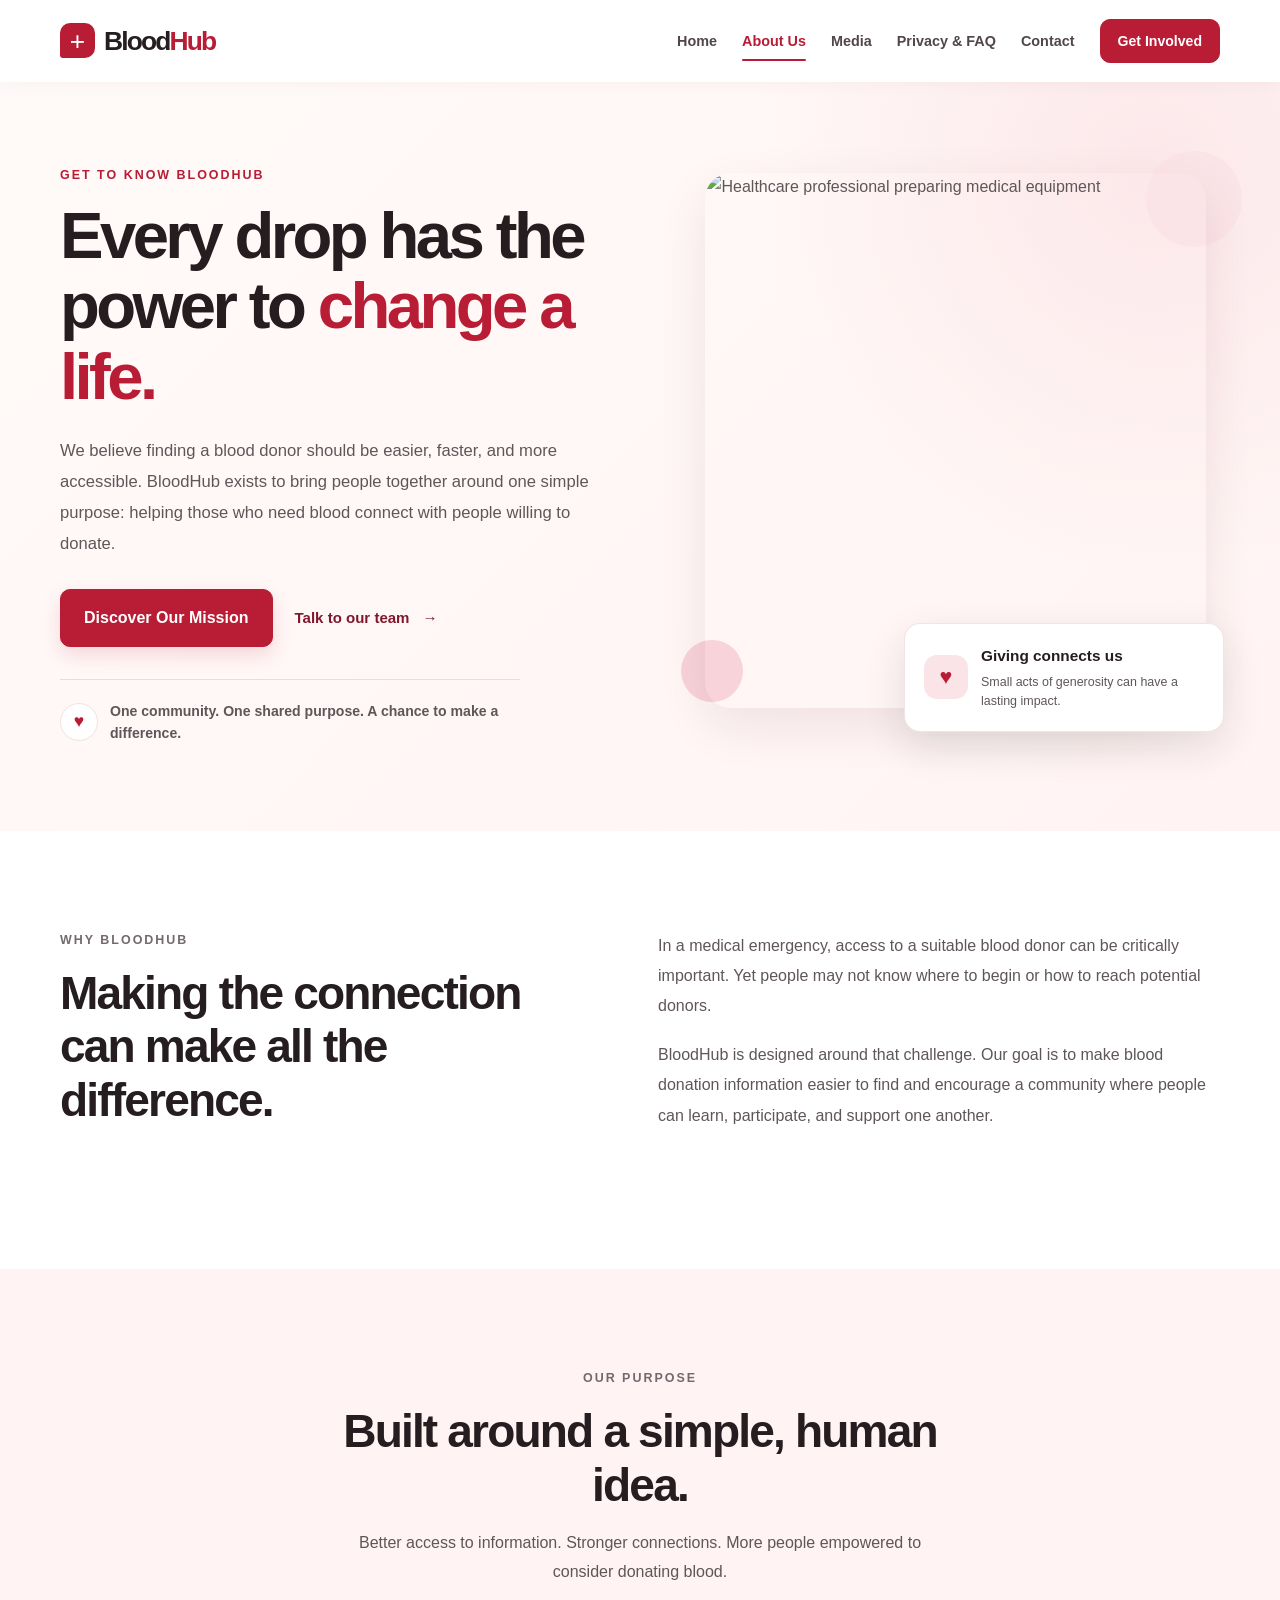
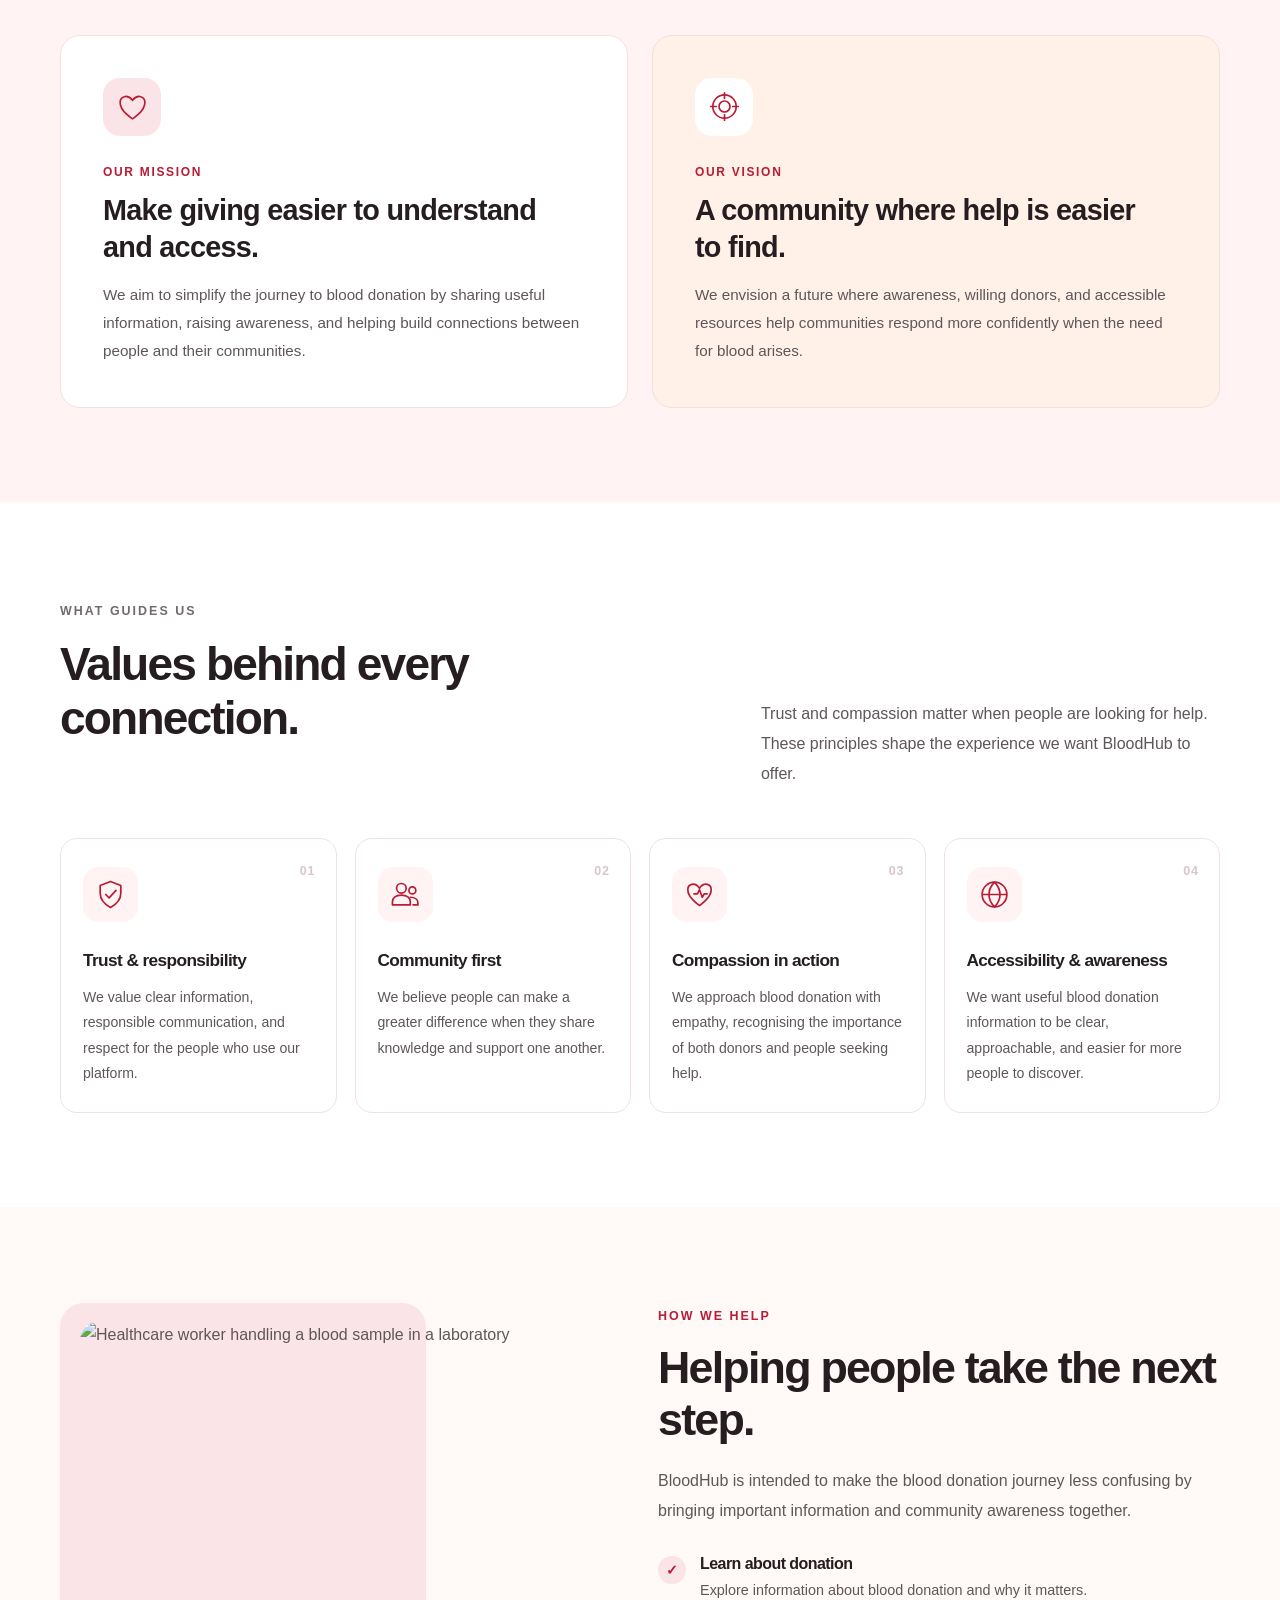
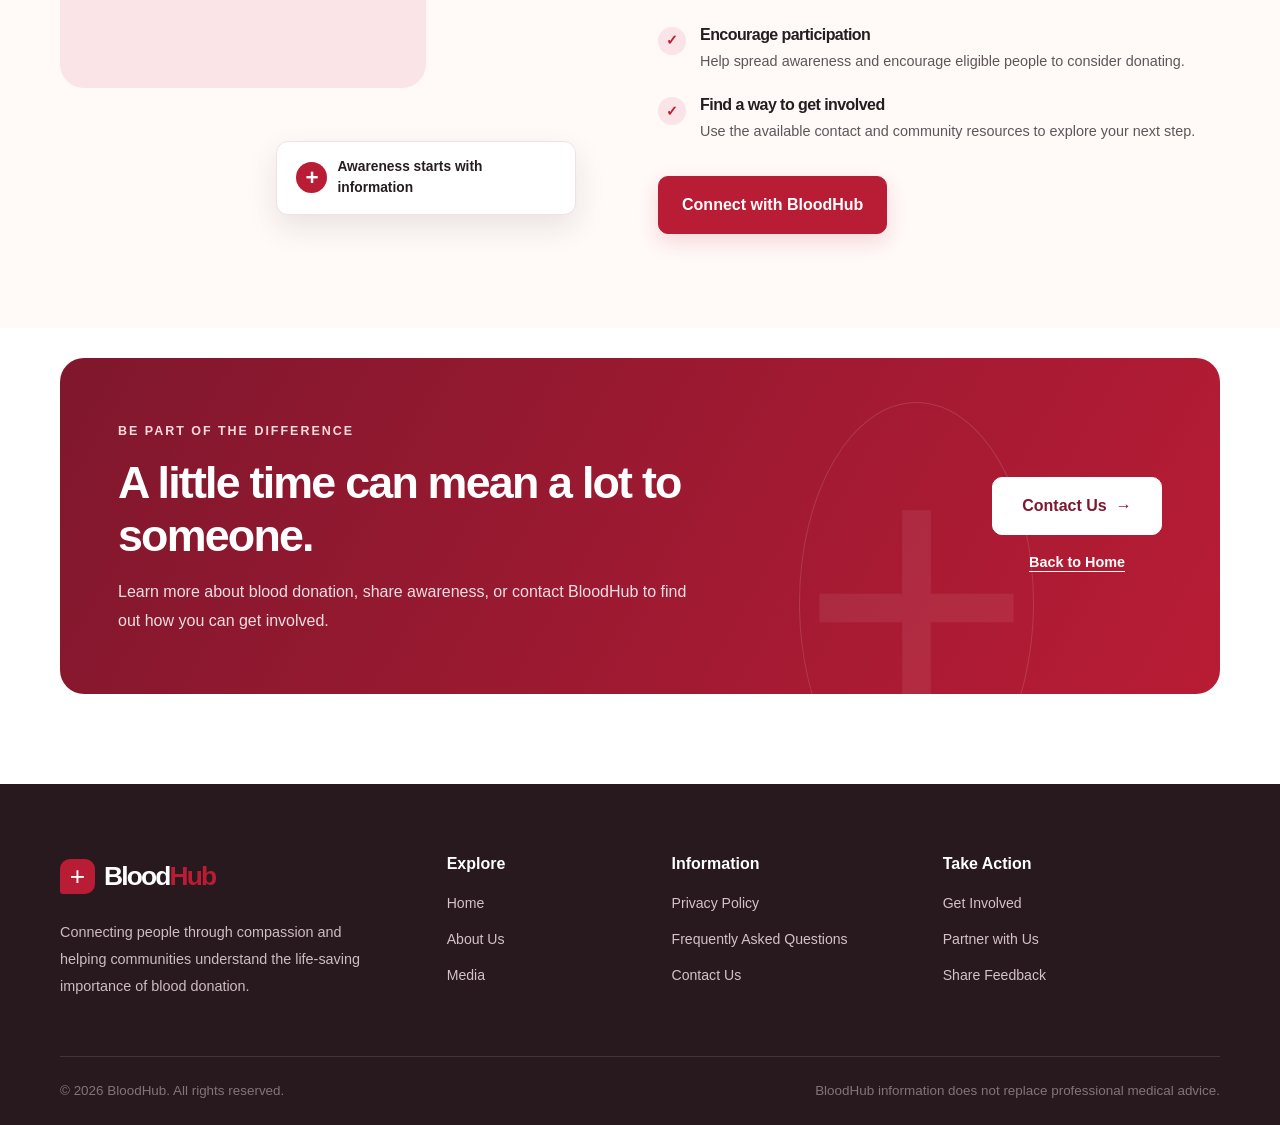
==== about.html @ ce929e11 "Add files via upload" ====
<!DOCTYPE html>
<html lang="en">
<head>
  <meta charset="UTF-8">
  <meta name="viewport" content="width=device-width, initial-scale=1.0">
  <meta name="description" content="Learn about BloodHub's mission, values, and commitment to making blood donation more accessible.">
  <meta name="theme-color" content="#B91C35">
  <title>About Us | BloodHub</title>

  <!-- Shared Home page styles -->
  <link rel="stylesheet" href="css/style.css">
  <!-- About page styles -->
  <link rel="stylesheet" href="css/about.css">

  <script src="js/about.js" defer></script>
</head>

<body>
  <a class="skip-link" href="#main-content">Skip to main content</a>

  <header class="site-header">
    <div class="container header-inner">

      <!-- Brand: replace the text logo with an SVG if desired -->
      <a href="index.html" class="logo" aria-label="BloodHub home">
        <span class="logo-icon" aria-hidden="true">+</span>
        <span>Blood<span class="logo-accent">Hub</span></span>
      </a>

      <button
        class="menu-toggle"
        id="menu-toggle"
        type="button"
        aria-label="Open navigation menu"
        aria-controls="primary-navigation"
        aria-expanded="false">
        <span></span>
        <span></span>
        <span></span>
      </button>

      <nav class="primary-navigation" id="primary-navigation"
           aria-label="Main navigation">
        <a class="nav-link" href="index.html" aria-current="page">Home</a>
        <a class="nav-link active" href="about.html">About Us</a>
        <a class="nav-link" href="media.html">Media</a>
        <a class="nav-link" href="privacy-faq.html">Privacy &amp; FAQ</a>
        <a class="nav-link" href="contact.html">Contact</a>
        <a class="button button-primary nav-cta" href="#get-involved">
          Get Involved
        </a>
      </nav>

    </div>
  </header>

  <main id="main-content">
    <!-- Page hero -->
    <section class="about-hero">
      <div class="container about-hero-grid">
        <div class="about-hero-copy">
          <p class="eyebrow">GET TO KNOW BLOODHUB</p>
          <h1>Every drop has the power to <span>change a life.</span></h1>
          <p class="about-hero-description">
            We believe finding a blood donor should be easier, faster, and
            more accessible. BloodHub exists to bring people together around
            one simple purpose: helping those who need blood connect with
            people willing to donate.
          </p>

          <div class="about-hero-actions">
            <a class="btn btn-primary" href="#our-mission">Discover Our Mission</a>
            <a class="text-link" href="contact.html">Talk to our team <span aria-hidden="true">→</span></a>
          </div>

          <div class="hero-note">
            <span class="hero-note-icon" aria-hidden="true">♥</span>
            <p>One community. One shared purpose. A chance to make a difference.</p>
          </div>
        </div>

        <div class="about-hero-visual">
          <img
            src="https://images.unsplash.com/photo-1615461066841-6116e61058f4?auto=format&fit=crop&w=1000&q=85"
            alt="Healthcare professional preparing medical equipment"
            fetchpriority="high"
          >
          <div class="image-caption-card">
            <span class="caption-heart" aria-hidden="true">♥</span>
            <div>
              <strong>Giving connects us</strong>
              <p>Small acts of generosity can have a lasting impact.</p>
            </div>
          </div>
          <span class="hero-decoration hero-decoration-one" aria-hidden="true"></span>
          <span class="hero-decoration hero-decoration-two" aria-hidden="true"></span>
        </div>
      </div>
    </section>

    <!-- Introductory statement -->
    <section class="about-intro section-padding">
      <div class="container about-intro-grid">
        <div class="section-heading">
          <p class="eyebrow">WHY BLOODHUB</p>
          <h2>Making the connection can make all the difference.</h2>
        </div>
        <div class="about-intro-copy">
          <p>
            In a medical emergency, access to a suitable blood donor can be
            critically important. Yet people may not know where to begin or
            how to reach potential donors.
          </p>
          <p>
            BloodHub is designed around that challenge. Our goal is to make
            blood donation information easier to find and encourage a
            community where people can learn, participate, and support one
            another.
          </p>
        </div>
      </div>
    </section>

    <!-- Mission and vision -->
    <section class="mission-section section-padding" id="our-mission">
      <div class="container">
        <div class="section-heading centered-heading">
          <p class="eyebrow">OUR PURPOSE</p>
          <h2>Built around a simple, human idea.</h2>
          <p>
            Better access to information. Stronger connections. More people
            empowered to consider donating blood.
          </p>
        </div>

        <div class="purpose-grid">
          <article class="purpose-card mission-card">
            <div class="purpose-icon" aria-hidden="true">
              <svg viewBox="0 0 48 48" fill="none">
                <path d="M24 42S6 31 6 18C6 10 16 5 24 15C32 5 42 10 42 18C42 31 24 42 24 42Z"
                  stroke="currentColor" stroke-width="2.5" stroke-linecap="round" stroke-linejoin="round"/>
              </svg>
            </div>
            <p class="card-label">OUR MISSION</p>
            <h3>Make giving easier to understand and access.</h3>
            <p>
              We aim to simplify the journey to blood donation by sharing
              useful information, raising awareness, and helping build
              connections between people and their communities.
            </p>
          </article>

          <article class="purpose-card vision-card">
            <div class="purpose-icon" aria-hidden="true">
              <svg viewBox="0 0 48 48" fill="none">
                <circle cx="24" cy="24" r="17" stroke="currentColor" stroke-width="2.5"/>
                <circle cx="24" cy="24" r="8" stroke="currentColor" stroke-width="2.5"/>
                <path d="M24 4V12M44 24H36M24 44V36M4 24H12"
                  stroke="currentColor" stroke-width="2.5" stroke-linecap="round"/>
              </svg>
            </div>
            <p class="card-label">OUR VISION</p>
            <h3>A community where help is easier to find.</h3>
            <p>
              We envision a future where awareness, willing donors, and
              accessible resources help communities respond more confidently
              when the need for blood arises.
            </p>
          </article>
        </div>
      </div>
    </section>

    <!-- Values -->
    <section class="values-section section-padding">
      <div class="container">
        <div class="values-heading-row">
          <div class="section-heading">
            <p class="eyebrow">WHAT GUIDES US</p>
            <h2>Values behind every connection.</h2>
          </div>
          <p class="values-intro">
            Trust and compassion matter when people are looking for help.
            These principles shape the experience we want BloodHub to offer.
          </p>
        </div>

        <div class="values-grid">
          <article class="value-card">
            <span class="value-number">01</span>
            <div class="value-icon" aria-hidden="true">
              <svg viewBox="0 0 48 48" fill="none">
                <path d="M24 5L39 11V22C39 31 32.5 38 24 43C15.5 38 9 31 9 22V11L24 5Z"
                  stroke="currentColor" stroke-width="2.5" stroke-linejoin="round"/>
                <path d="M17 24L22 29L32 18"
                  stroke="currentColor" stroke-width="2.5" stroke-linecap="round" stroke-linejoin="round"/>
              </svg>
            </div>
            <h3>Trust &amp; responsibility</h3>
            <p>
              We value clear information, responsible communication, and
              respect for the people who use our platform.
            </p>
          </article>

          <article class="value-card">
            <span class="value-number">02</span>
            <div class="value-icon" aria-hidden="true">
              <svg viewBox="0 0 48 48" fill="none">
                <circle cx="18" cy="15" r="7" stroke="currentColor" stroke-width="2.5"/>
                <circle cx="34" cy="18" r="5" stroke="currentColor" stroke-width="2.5"/>
                <path d="M5 39V35C5 28.9 10 25 18 25C26 25 31 28.9 31 35V39H5Z"
                  stroke="currentColor" stroke-width="2.5" stroke-linejoin="round"/>
                <path d="M31 28C37 28 42 31 42 36V39H35"
                  stroke="currentColor" stroke-width="2.5" stroke-linecap="round"/>
              </svg>
            </div>
            <h3>Community first</h3>
            <p>
              We believe people can make a greater difference when they
              share knowledge and support one another.
            </p>
          </article>

          <article class="value-card">
            <span class="value-number">03</span>
            <div class="value-icon" aria-hidden="true">
              <svg viewBox="0 0 48 48" fill="none">
                <path d="M24 40S7 29 7 17C7 9 17 5 24 15C31 5 41 9 41 17C41 29 24 40 24 40Z"
                  stroke="currentColor" stroke-width="2.5" stroke-linecap="round" stroke-linejoin="round"/>
                <path d="M16 23H21L24 17L28 28L31 23H35"
                  stroke="currentColor" stroke-width="2.5" stroke-linecap="round" stroke-linejoin="round"/>
              </svg>
            </div>
            <h3>Compassion in action</h3>
            <p>
              We approach blood donation with empathy, recognising the
              importance of both donors and people seeking help.
            </p>
          </article>

          <article class="value-card">
            <span class="value-number">04</span>
            <div class="value-icon" aria-hidden="true">
              <svg viewBox="0 0 48 48" fill="none">
                <circle cx="24" cy="24" r="18" stroke="currentColor" stroke-width="2.5"/>
                <path d="M6 24H42M24 6C29 11 32 17 32 24C32 31 29 37 24 42C19 37 16 31 16 24C16 17 19 11 24 6Z"
                  stroke="currentColor" stroke-width="2.5"/>
              </svg>
            </div>
            <h3>Accessibility &amp; awareness</h3>
            <p>
              We want useful blood donation information to be clear,
              approachable, and easier for more people to discover.
            </p>
          </article>
        </div>
      </div>
    </section>

    <!-- How it helps -->
    <section class="how-section section-padding">
      <div class="container how-grid">
        <div class="how-image">
          <img
            src="https://images.unsplash.com/photo-1579154204601-01588f351e67?auto=format&fit=crop&w=1000&q=85"
            alt="Healthcare worker handling a blood sample in a laboratory"
            loading="lazy"
          >
          <div class="how-image-tag">
            <span aria-hidden="true">+</span>
            Awareness starts with information
          </div>
        </div>

        <div class="how-copy">
          <p class="eyebrow">HOW WE HELP</p>
          <h2>Helping people take the next step.</h2>
          <p>
            BloodHub is intended to make the blood donation journey less
            confusing by bringing important information and community
            awareness together.
          </p>

          <ul class="how-list">
            <li>
              <span class="check-icon" aria-hidden="true">✓</span>
              <div>
                <h3>Learn about donation</h3>
                <p>Explore information about blood donation and why it matters.</p>
              </div>
            </li>
            <li>
              <span class="check-icon" aria-hidden="true">✓</span>
              <div>
                <h3>Encourage participation</h3>
                <p>Help spread awareness and encourage eligible people to consider donating.</p>
              </div>
            </li>
            <li>
              <span class="check-icon" aria-hidden="true">✓</span>
              <div>
                <h3>Find a way to get involved</h3>
                <p>Use the available contact and community resources to explore your next step.</p>
              </div>
            </li>
          </ul>

          <a class="btn btn-primary" href="contact.html">Connect with BloodHub</a>
        </div>
      </div>
    </section>

    <!-- Closing CTA -->
    <section class="about-cta-section">
      <div class="container">
        <div class="about-cta">
          <div class="cta-decoration" aria-hidden="true">+</div>
          <div class="about-cta-copy">
            <p class="eyebrow">BE PART OF THE DIFFERENCE</p>
            <h2>A little time can mean a lot to someone.</h2>
            <p>
              Learn more about blood donation, share awareness, or contact
              BloodHub to find out how you can get involved.
            </p>
          </div>
          <div class="about-cta-action">
            <a class="btn btn-light" href="contact.html">Contact Us <span aria-hidden="true">→</span></a>
            <a class="cta-secondary-link" href="index.html">Back to Home</a>
          </div>
        </div>
      </div>
    </section>
  </main>

  <!-- ==================== FOOTER ==================== -->
  <footer class="site-footer">
    <div class="container">

      <div class="footer-main">

        <div class="footer-brand">
          <a href="index.html" class="logo footer-logo"
             aria-label="BloodHub home">
            <span class="logo-icon" aria-hidden="true">+</span>
            <span>Blood<span class="logo-accent">Hub</span></span>
          </a>
          <p>
            Connecting people through compassion and helping communities
            understand the life-saving importance of blood donation.
          </p>
        </div>

        <div class="footer-column">
          <h3>Explore</h3>
          <a href="index.html">Home</a>
          <a href="about.html">About Us</a>
          <a href="media.html">Media</a>
        </div>

        <div class="footer-column">
          <h3>Information</h3>
          <a href="privacy-faq.html">Privacy Policy</a>
          <a href="privacy-faq.html#faq">Frequently Asked Questions</a>
          <a href="contact.html">Contact Us</a>
        </div>

        <div class="footer-column">
          <h3>Take Action</h3>
          <a href="#get-involved">Get Involved</a>
          <a href="contact.html">Partner with Us</a>
          <a href="contact.html">Share Feedback</a>
        </div>

      </div>

      <div class="footer-bottom">
        <p>
          &copy; <span id="current-year">2026</span> BloodHub.
          All rights reserved.
        </p>
        <p class="footer-disclaimer">
          BloodHub information does not replace professional medical advice.
        </p>
      </div>

    </div>
  </footer>
</body>
</html>
---- css/style.css ----
:root {
  --color-primary: #B91C35;
  --color-primary-hover: #991B30;
  --color-burgundy: #7F172D;

  --color-blush: #FFF4F3;
  --color-pink: #FBE4E7;
  --color-peach: #FFF0E8;

  --color-white: #FFFFFF;
  --color-heading: #251D20;
  --color-text: #5F565A;
  --color-muted: #74696E;
  --color-border: #EAE1E3;
  --color-surface: #FCF9F9;

  --font-main:
    -apple-system, BlinkMacSystemFont, "Segoe UI", Roboto,
    Helvetica, Arial, sans-serif;

  --container-width: 1160px;

  --radius-small: 10px;
  --radius-medium: 18px;
  --radius-large: 28px;

  --shadow-card: 0 12px 36px rgba(74, 23, 37, 0.07);
  --shadow-header: 0 2px 16px rgba(74, 23, 37, 0.04);

  --transition: 180ms ease;
}

/* ---------- 2. Reset and base ---------- */

* {
  box-sizing: border-box;
}

html {
  scroll-behavior: smooth;
  scroll-padding-top: 100px;
}

body {
  margin: 0;
  font-family: var(--font-main);
  color: var(--color-text);
  background: var(--color-white);
  font-size: 16px;
  line-height: 1.7;
  -webkit-font-smoothing: antialiased;
}

body,
button,
a {
  -webkit-tap-highlight-color: transparent;
}

img,
svg {
  display: block;
  max-width: 100%;
}

img {
  width: 100%;
  height: auto;
}

a {
  color: inherit;
  text-decoration: none;
}

button,
input,
textarea,
select {
  font: inherit;
}

button,
a {
  touch-action: manipulation;
}

button:focus-visible,
a:focus-visible {
  outline: 3px solid #E7A1AF;
  outline-offset: 4px;
}

h1,
h2,
h3,
p {
  margin-top: 0;
}

h1,
h2,
h3 {
  color: var(--color-heading);
  line-height: 1.2;
  letter-spacing: -0.035em;
}

h1 {
  font-size: clamp(2.7rem, 5.3vw, 4.65rem);
  font-weight: 800;
}

h2 {
  font-size: clamp(2rem, 3.6vw, 3rem);
  font-weight: 750;
}

h3 {
  font-size: 1.3rem;
  font-weight: 700;
}

p {
  margin-bottom: 1rem;
}

.container {
  width: min(
    var(--container-width),
    calc(100% - 48px)
  );
  margin-inline: auto;
}

.section-padding {
  padding-block: 100px;
}

.skip-link {
  position: absolute;
  top: 8px;
  left: 8px;
  z-index: 1000;
  padding: 12px 18px;
  border-radius: 8px;
  color: white;
  background: var(--color-burgundy);
  transform: translateY(-150%);
}

.skip-link:focus {
  transform: translateY(0);
}

/* ---------- 3. Buttons ---------- */

.button {
  display: inline-flex;
  align-items: center;
  justify-content: center;
  gap: 10px;
  min-height: 50px;
  padding: 13px 22px;
  border: 1px solid transparent;
  border-radius: var(--radius-small);
  font-size: 0.94rem;
  font-weight: 700;
  line-height: 1.3;
  text-align: center;
  cursor: pointer;
  transition:
    background var(--transition),
    color var(--transition),
    border-color var(--transition),
    transform var(--transition);
}

.button:hover {
  transform: translateY(-2px);
}

.button-primary {
  color: var(--color-white);
  background: var(--color-primary);
  border-color: var(--color-primary);
}

.button-primary:hover {
  background: var(--color-primary-hover);
  border-color: var(--color-primary-hover);
}

.button-outline {
  color: var(--color-burgundy);
  background: transparent;
  border-color: #D9A6B0;
}

.button-outline:hover {
  background: var(--color-blush);
  border-color: var(--color-primary);
}

.button-light {
  color: var(--color-burgundy);
  background: var(--color-white);
}

.button-light:hover {
  background: var(--color-blush);
}

.text-link {
  display: inline-flex;
  align-items: center;
  gap: 8px;
  color: var(--color-primary);
  font-weight: 750;
  font-size: 0.94rem;
}

.text-link span {
  transition: transform var(--transition);
}

.text-link:hover span {
  transform: translateX(4px);
}

/* ---------- 4. Header and navigation ---------- */

.site-header {
  position: sticky;
  top: 0;
  z-index: 100;
  background: rgba(255, 255, 255, 0.97);
  box-shadow: var(--shadow-header);
}

.header-inner {
  display: flex;
  align-items: center;
  justify-content: space-between;
  min-height: 82px;
  gap: 28px;
}

.logo {
  display: inline-flex;
  align-items: center;
  gap: 9px;
  flex-shrink: 0;
  color: var(--color-heading);
  font-size: 1.65rem;
  font-weight: 850;
  letter-spacing: -0.07em;
}

.logo-icon {
  display: grid;
  place-items: center;
  width: 35px;
  height: 35px;
  border-radius: 10px 10px 10px 3px;
  color: white;
  background: var(--color-primary);
  font-size: 1.65rem;
  font-weight: 500;
  line-height: 1;
  letter-spacing: 0;
}

.logo-accent {
  color: var(--color-primary);
}

.primary-navigation {
  display: flex;
  align-items: center;
  gap: 25px;
}

.nav-link {
  position: relative;
  padding-block: 8px;
  color: #50464B;
  font-size: 0.9rem;
  font-weight: 650;
  white-space: nowrap;
  transition: color var(--transition);
}

.nav-link:hover,
.nav-link.active {
  color: var(--color-primary);
}

.nav-link.active::after {
  position: absolute;
  right: 0;
  bottom: 0;
  left: 0;
  height: 2px;
  border-radius: 2px;
  background: var(--color-primary);
  content: "";
}

.nav-cta {
  min-height: 44px;
  padding: 11px 17px;
  font-size: 0.88rem;
}

.menu-toggle {
  display: none;
  align-items: center;
  justify-content: center;
  flex-direction: column;
  gap: 5px;
  width: 46px;
  height: 46px;
  padding: 10px;
  border: 1px solid var(--color-border);
  border-radius: 10px;
  background: white;
  cursor: pointer;
}

.menu-toggle span {
  display: block;
  width: 21px;
  height: 2px;
  border-radius: 2px;
  background: var(--color-burgundy);
  transition:
    transform var(--transition),
    opacity var(--transition);
}

.menu-toggle[aria-expanded="true"] span:first-child {
  transform: translateY(7px) rotate(45deg);
}

.menu-toggle[aria-expanded="true"] span:nth-child(2) {
  opacity: 0;
}

.menu-toggle[aria-expanded="true"] span:last-child {
  transform: translateY(-7px) rotate(-45deg);
}

/* ---------- 5. Hero ---------- */

.hero {
  overflow: hidden;
  padding-block: 70px 92px;
  background:
    radial-gradient(
      circle at 10% 15%,
      rgba(255, 230, 232, 0.7),
      transparent 40%
    ),
    linear-gradient(120deg, #FFF9F8 0%, #FFF1F1 100%);
}

.hero-grid {
  display: grid;
  grid-template-columns: 1.02fr 0.98fr;
  align-items: center;
  gap: 65px;
}

.hero-content {
  padding-block: 15px;
}

.eyebrow {
  display: inline-flex;
  align-items: center;
  gap: 9px;
  margin-bottom: 22px;
  color: var(--color-primary);
  font-size: 0.76rem;
  font-weight: 800;
  letter-spacing: 0.13em;
  line-height: 1.5;
}

.eyebrow-dot {
  width: 8px;
  height: 8px;
  border-radius: 50%;
  background: var(--color-primary);
  box-shadow: 0 0 0 4px rgba(185, 28, 53, 0.1);
}

.hero h1 {
  margin-bottom: 23px;
}

.hero h1 span {
  color: var(--color-primary);
}

.hero-description {
  max-width: 510px;
  margin-bottom: 30px;
  color: #63575C;
  font-size: 1.08rem;
  line-height: 1.85;
}

.hero-actions {
  display: flex;
  flex-wrap: wrap;
  gap: 13px;
}

.hero-note {
  display: flex;
  align-items: center;
  gap: 11px;
  margin-top: 30px;
}

.note-icon {
  display: grid;
  place-items: center;
  flex-shrink: 0;
  width: 32px;
  height: 32px;
  border-radius: 50%;
  color: var(--color-primary);
  background: #F9DDE2;
}

.hero-note p {
  margin: 0;
  color: #66575D;
  font-size: 0.88rem;
  font-weight: 600;
}

.hero-visual {
  position: relative;
  min-width: 0;
  isolation: isolate;
}

.hero-image {
  width: 100%;
  height: 550px;
  border-radius: 190px 190px 26px 26px;
  object-fit: cover;
  object-position: center;
  background: var(--color-pink);
}

.image-shade {
  position: absolute;
  inset: 45% 0 0;
  z-index: 1;
  border-radius: 0 0 26px 26px;
  background: linear-gradient(
    to bottom,
    transparent,
    rgba(43, 10, 19, 0.7)
  );
  pointer-events: none;
}

.hero-image-caption {
  position: absolute;
  right: 22px;
  bottom: 24px;
  left: 22px;
  z-index: 2;
  display: flex;
  align-items: center;
  gap: 13px;
  color: white;
}

.caption-heart {
  display: grid;
  place-items: center;
  flex-shrink: 0;
  width: 45px;
  height: 45px;
  border-radius: 50%;
  color: white;
  background: var(--color-primary);
  font-size: 1.25rem;
}

.hero-image-caption strong {
  display: block;
  margin-bottom: 3px;
  font-size: 1rem;
}

.hero-image-caption p {
  margin: 0;
  color: #F8E8EB;
  font-size: 0.85rem;
}

.floating-badge {
  position: absolute;
  top: 20%;
  left: -38px;
  display: flex;
  align-items: center;
  gap: 12px;
  padding: 16px 19px;
  border: 1px solid #F1E5E7;
  border-radius: 14px;
  background: white;
  box-shadow: var(--shadow-card);
}

.floating-icon {
  display: grid;
  place-items: center;
  width: 40px;
  height: 40px;
  border-radius: 11px;
  color: var(--color-primary);
  background: var(--color-blush);
  font-size: 1.4rem;
}

.floating-badge strong,
.floating-badge span:last-child {
  display: block;
}

.floating-badge strong {
  color: var(--color-heading);
  font-size: 0.9rem;
}

.floating-badge div > span {
  color: var(--color-muted);
  font-size: 0.79rem;
}

/* ---------- 6. Section headings ---------- */

.section-heading {
  max-width: 680px;
  margin-bottom: 48px;
}

.section-heading.centered {
  margin-inline: auto;
  text-align: center;
}

.section-heading .eyebrow {
  margin-bottom: 15px;
}

.section-heading h2 {
  margin-bottom: 18px;
}

.section-heading > p {
  max-width: 590px;
  margin-inline: auto;
  margin-bottom: 0;
  color: var(--color-muted);
  line-height: 1.85;
}

/* ---------- 7. Introduction feature cards ---------- */

.intro-section {
  background: white;
}

.feature-grid {
  display: grid;
  grid-template-columns: repeat(3, minmax(0, 1fr));
  gap: 24px;
}

.feature-card {
  padding: 32px 27px;
  border: 1px solid var(--color-border);
  border-radius: var(--radius-medium);
  background: white;
  transition:
    transform var(--transition),
    box-shadow var(--transition),
    border-color var(--transition);
}

.feature-card:hover {
  transform: translateY(-5px);
  border-color: #E7B7C0;
  box-shadow: var(--shadow-card);
}

.feature-icon {
  display: grid;
  place-items: center;
  width: 62px;
  height: 62px;
  margin-bottom: 24px;
  border-radius: 16px;
}

.feature-icon svg {
  width: 38px;
  height: 38px;
}

.icon-red {
  color: var(--color-primary);
  background: var(--color-blush);
}

.icon-pink {
  color: #A5224C;
  background: var(--color-pink);
}

.icon-peach {
  color: #A34432;
  background: var(--color-peach);
}

.feature-card h3 {
  margin-bottom: 13px;
}

.feature-card p {
  margin-bottom: 0;
  color: var(--color-muted);
  font-size: 0.94rem;
  line-height: 1.85;
}

/* ---------- 8. Mission section ---------- */

.mission-section {
  padding-block: 90px;
  background: var(--color-surface);
}

.mission-grid {
  display: grid;
  grid-template-columns: 1fr 0.95fr;
  align-items: center;
  gap: 85px;
}

.mission-visual {
  position: relative;
  padding: 0 0 20px 20px;
}

.mission-visual::before {
  position: absolute;
  inset: 20px 20px 0 0;
  z-index: 0;
  border-radius: var(--radius-large);
  background: #F6DDE1;
  content: "";
}

.mission-visual > img {
  position: relative;
  z-index: 1;
  height: 430px;
  border-radius: var(--radius-large);
  object-fit: cover;
  background: var(--color-pink);
}

.mission-sticker {
  position: absolute;
  right: -20px;
  bottom: 0;
  z-index: 2;
  display: flex;
  align-items: center;
  gap: 11px;
  padding: 15px 20px;
  border: 1px solid var(--color-border);
  border-radius: 14px;
  background: white;
  box-shadow: var(--shadow-card);
}

.mission-sticker > span {
  color: var(--color-primary);
  font-size: 1.7rem;
}

.mission-sticker strong {
  color: var(--color-heading);
  font-size: 0.9rem;
  line-height: 1.4;
}

.mission-content .eyebrow {
  margin-bottom: 15px;
}

.mission-content h2 {
  margin-bottom: 22px;
}

.mission-content h2 span {
  color: var(--color-primary);
}

.mission-content p {
  margin-bottom: 18px;
  color: var(--color-muted);
  line-height: 1.9;
}

.mission-content .text-link {
  margin-top: 8px;
}

/* ---------- 9. Involvement cards ---------- */

.involvement-section {
  background: white;
}

.involvement-grid {
  display: grid;
  grid-template-columns: repeat(3, minmax(0, 1fr));
  gap: 25px;
}

.involvement-card {
  overflow: hidden;
  border: 1px solid var(--color-border);
  border-radius: var(--radius-medium);
  background: white;
  transition:
    transform var(--transition),
    box-shadow var(--transition);
}

.involvement-card:hover {
  transform: translateY(-4px);
  box-shadow: var(--shadow-card);
}

.involvement-card-image {
  position: relative;
  overflow: hidden;
  background: var(--color-blush);
}

.involvement-card-image img {
  height: 225px;
  object-fit: cover;
  transition: transform 300ms ease;
}

.involvement-card:hover .involvement-card-image img {
  transform: scale(1.035);
}

.card-number {
  position: absolute;
  top: 15px;
  left: 15px;
  display: grid;
  place-items: center;
  width: 40px;
  height: 40px;
  border-radius: 12px;
  color: var(--color-burgundy);
  background: white;
  font-size: 0.9rem;
  font-weight: 800;
}

.involvement-card-body {
  padding: 25px 23px 28px;
}

.involvement-card-body h3 {
  margin-bottom: 12px;
}

.involvement-card-body p {
  min-height: 88px;
  margin-bottom: 18px;
  color: var(--color-muted);
  font-size: 0.92rem;
  line-height: 1.8;
}

/* ---------- 10. Safety notice ---------- */

.safety-section {
  padding-block: 32px;
  background: var(--color-blush);
}

.safety-inner {
  display: flex;
  align-items: center;
  gap: 25px;
}

.safety-icon {
  display: grid;
  place-items: center;
  flex-shrink: 0;
  width: 58px;
  height: 58px;
  border-radius: 16px;
  color: var(--color-primary);
  background: white;
}

.safety-icon svg {
  width: 36px;
  height: 36px;
}

.safety-copy {
  flex: 1;
}

.safety-copy h2 {
  margin-bottom: 7px;
  font-size: 1.35rem;
}

.safety-copy p {
  margin-bottom: 0;
  color: #5F5055;
  font-size: 0.9rem;
  line-height: 1.75;
}

.safety-button {
  flex-shrink: 0;
}

/* ---------- 11. Final call to action ---------- */

.cta-section {
  padding-block: 95px;
  background: white;
}

.cta-panel {
  position: relative;
  display: flex;
  align-items: center;
  justify-content: space-between;
  min-height: 360px;
  overflow: hidden;
  padding: 60px 65px;
  border-radius: var(--radius-large);
  color: white;
  background: linear-gradient(
    125deg,
    var(--color-primary) 0%,
    var(--color-burgundy) 100%
  );
}

.cta-content {
  position: relative;
  z-index: 2;
  max-width: 630px;
}

.cta-eyebrow {
  display: inline-block;
  margin-bottom: 17px;
  color: #FFE2E7;
  font-size: 0.76rem;
  font-weight: 800;
  letter-spacing: 0.13em;
}

.cta-content h2 {
  margin-bottom: 18px;
  color: white;
}

.cta-content > p {
  max-width: 510px;
  margin-bottom: 25px;
  color: #F9E8EC;
  line-height: 1.8;
}

.cta-actions {
  display: flex;
  flex-wrap: wrap;
  align-items: center;
  gap: 22px;
}

.cta-secondary-link {
  color: white;
  font-size: 0.93rem;
  font-weight: 700;
  text-decoration: underline;
  text-underline-offset: 4px;
}

.cta-secondary-link:hover {
  color: #FFE2E7;
}

.cta-heart {
  position: relative;
  z-index: 1;
  margin-right: 25px;
  color: rgba(255, 255, 255, 0.15);
  font-size: clamp(8rem, 18vw, 15rem);
  line-height: 1;
}

.cta-decoration {
  position: absolute;
  border: 1px solid rgba(255, 255, 255, 0.13);
  border-radius: 50%;
  pointer-events: none;
}

.cta-decoration-one {
  top: -170px;
  right: -80px;
  width: 430px;
  height: 430px;
}

.cta-decoration-two {
  right: 80px;
  bottom: -250px;
  width: 400px;
  height: 400px;
}

/* ---------- 12. Footer ---------- */

.site-footer {
  padding-top: 70px;
  color: #E6D7DB;
  background: #28191E;
}

.footer-main {
  display: grid;
  grid-template-columns: 1.6fr 1fr 1.2fr 1fr;
  gap: 45px;
  padding-bottom: 55px;
}

.footer-logo {
  margin-bottom: 20px;
  color: white;
}

.footer-brand > p {
  max-width: 320px;
  margin-bottom: 0;
  color: #CDBDC2;
  font-size: 0.9rem;
  line-height: 1.9;
}

.footer-column {
  display: flex;
  align-items: flex-start;
  flex-direction: column;
  gap: 13px;
}

.footer-column h3 {
  margin-bottom: 7px;
  color: white;
  font-size: 1rem;
  letter-spacing: 0;
}

.footer-column a {
  color: #D3C2C7;
  font-size: 0.88rem;
  transition: color var(--transition);
}

.footer-column a:hover {
  color: #FFB6C3;
}

.footer-bottom {
  display: flex;
  align-items: center;
  justify-content: space-between;
  gap: 20px;
  padding-block: 23px;
  border-top: 1px solid rgba(255, 255, 255, 0.12);
}

.footer-bottom p {
  margin: 0;
  color: #CDBDC2;
  font-size: 0.8rem;
}

.footer-disclaimer {
  text-align: right;
}

/* ---------- 13. Tablet ---------- */

@media (max-width: 1024px) {
  .primary-navigation {
    gap: 16px;
  }

  .nav-link {
    font-size: 0.84rem;
  }

  .header-inner {
    gap: 18px;
  }

  .logo {
    font-size: 1.5rem;
  }

  .hero-grid {
    gap: 40px;
  }

  .hero-image {
    height: 490px;
  }

  .floating-badge {
    left: -20px;
    padding: 13px;
  }

  .mission-grid {
    gap: 50px;
  }

  .footer-main {
    gap: 28px;
  }

  .cta-panel {
    padding: 50px 45px;
  }
}

/* ---------- 14. Mobile navigation and layouts ---------- */

@media (max-width: 800px) {
  .container {
    width: min(100% - 36px, var(--container-width));
  }

  .section-padding {
    padding-block: 75px;
  }

  .header-inner {
    min-height: 72px;
  }

  .menu-toggle {
    display: flex;
  }

  .primary-navigation {
    position: absolute;
    top: 100%;
    right: 0;
    left: 0;
    display: none;
    align-items: stretch;
    flex-direction: column;
    gap: 0;
    max-height: calc(100dvh - 72px);
    overflow-y: auto;
    padding: 12px 24px 24px;
    border-top: 1px solid var(--color-border);
    background: white;
    box-shadow: 0 16px 24px rgba(74, 23, 37, 0.1);
  }

  .primary-navigation.is-open {
    display: flex;
  }

  .nav-link {
    padding: 13px 3px;
    border-bottom: 1px solid #F0E8EA;
    font-size: 0.95rem;
  }

  .nav-link.active::after {
    display: none;
  }

  .nav-cta {
    align-self: flex-start;
    margin-top: 16px;
  }

  .hero {
    padding-block: 55px 70px;
  }

  .hero-grid {
    grid-template-columns: 1fr;
    gap: 50px;
  }

  .hero-content {
    max-width: 620px;
  }

  .hero h1 {
    font-size: clamp(2.8rem, 9vw, 4.2rem);
  }

  .hero-description {
    font-size: 1rem;
  }

  .hero-visual {
    width: min(100%, 540px);
    margin-inline: auto;
  }

  .hero-image {
    height: 490px;
    border-radius: 150px 150px 24px 24px;
  }

  .floating-badge {
    left: -8px;
  }

  .feature-grid,
  .involvement-grid {
    grid-template-columns: repeat(2, minmax(0, 1fr));
  }

  .feature-card:last-child,
  .involvement-card:last-child {
    grid-column: 1 / -1;
  }

  .involvement-card:last-child {
    display: grid;
    grid-template-columns: 0.85fr 1fr;
  }

  .involvement-card:last-child .involvement-card-image img {
    height: 100%;
    min-height: 250px;
  }

  .involvement-card-body p {
    min-height: 0;
  }

  .mission-section {
    padding-block: 75px;
  }

  .mission-grid {
    grid-template-columns: 1fr;
    gap: 50px;
  }

  .mission-visual {
    width: min(100%, 580px);
    margin-inline: auto;
  }

  .mission-visual > img {
    height: 400px;
  }

  .mission-content {
    max-width: 650px;
  }

  .safety-inner {
    align-items: flex-start;
    flex-wrap: wrap;
  }

  .safety-copy {
    flex-basis: calc(100% - 90px);
  }

  .safety-button {
    margin-left: 83px;
  }

  .cta-panel {
    min-height: auto;
    padding: 45px 35px;
  }

  .cta-heart {
    position: absolute;
    right: 0;
    bottom: 25px;
    margin: 0;
    font-size: 9rem;
  }

  .cta-content {
    max-width: 100%;
  }

  .cta-content > p {
    max-width: 480px;
  }

  .footer-main {
    grid-template-columns: repeat(2, minmax(0, 1fr));
    gap: 38px 30px;
  }
}

/* ---------- 15. Small mobile screens ---------- */

@media (max-width: 520px) {
  .container {
    width: calc(100% - 32px);
  }

  .section-padding {
    padding-block: 62px;
  }

  .hero {
    padding-block: 42px 60px;
  }

  .eyebrow {
    font-size: 0.68rem;
    letter-spacing: 0.09em;
  }

  .hero h1 {
    font-size: clamp(2.55rem, 12vw, 3.5rem);
    line-height: 1.13;
  }

  .hero-description {
    font-size: 0.96rem;
    line-height: 1.8;
  }

  .hero-actions {
    align-items: stretch;
    flex-direction: column;
  }

  .hero-actions .button {
    width: 100%;
  }

  .hero-image {
    height: 380px;
    border-radius: 115px 115px 20px 20px;
  }

  .floating-badge {
    top: 17%;
    left: -6px;
    gap: 9px;
    padding: 10px;
  }

  .floating-icon {
    width: 34px;
    height: 34px;
  }

  .floating-badge strong {
    font-size: 0.8rem;
  }

  .floating-badge div > span {
    font-size: 0.7rem;
  }

  .hero-image-caption {
    right: 14px;
    bottom: 18px;
    left: 14px;
    gap: 10px;
  }

  .caption-heart {
    width: 38px;
    height: 38px;
  }

  .hero-image-caption strong {
    font-size: 0.88rem;
  }

  .hero-image-caption p {
    font-size: 0.76rem;
  }

  .section-heading {
    margin-bottom: 34px;
  }

  .section-heading h2,
  .mission-content h2 {
    font-size: 2rem;
  }

  .section-heading > p {
    font-size: 0.94rem;
  }

  .feature-grid,
  .involvement-grid {
    grid-template-columns: 1fr;
    gap: 17px;
  }

  .feature-card,
  .involvement-card:last-child {
    grid-column: auto;
  }

  .feature-card {
    padding: 25px 22px;
  }

  .feature-icon {
    margin-bottom: 18px;
  }

  .involvement-card:last-child {
    display: block;
  }

  .involvement-card:last-child .involvement-card-image img {
    height: 220px;
    min-height: 0;
  }

  .involvement-card-image img {
    height: 220px;
  }

  .involvement-card-body {
    padding: 22px;
  }

  .mission-grid {
    gap: 40px;
  }

  .mission-visual {
    padding: 0 0 15px 12px;
  }

  .mission-visual::before {
    inset: 12px 12px 0 0;
  }

  .mission-visual > img {
    height: 300px;
    border-radius: 20px;
  }

  .mission-sticker {
    right: -3px;
    padding: 11px 14px;
  }

  .mission-sticker > span {
    font-size: 1.4rem;
  }

  .safety-inner {
    gap: 16px;
  }

  .safety-icon {
    width: 48px;
    height: 48px;
  }

  .safety-icon svg {
    width: 30px;
    height: 30px;
  }

  .safety-copy {
    flex-basis: calc(100% - 64px);
  }

  .safety-copy h2 {
    font-size: 1.2rem;
  }

  .safety-copy p {
    font-size: 0.86rem;
  }

  .safety-button {
    width: 100%;
    margin-left: 0;
  }

  .cta-section {
    padding-block: 62px;
  }

  .cta-panel {
    padding: 36px 24px;
    border-radius: 20px;
  }

  .cta-content h2 {
    font-size: 2rem;
  }

  .cta-content > p {
    font-size: 0.92rem;
  }

  .cta-actions {
    align-items: stretch;
    flex-direction: column;
    gap: 17px;
  }

  .cta-actions .button {
    width: 100%;
  }

  .cta-secondary-link {
    align-self: flex-start;
  }

  .cta-heart {
    right: -8px;
    bottom: 45px;
    font-size: 6rem;
  }

  .site-footer {
    padding-top: 48px;
  }

  .footer-main {
    grid-template-columns: 1fr 1fr;
    gap: 32px 20px;
    padding-bottom: 38px;
  }

  .footer-brand {
    grid-column: 1 / -1;
  }

  .footer-bottom {
    align-items: flex-start;
    flex-direction: column;
    gap: 9px;
  }

  .footer-disclaimer {
    text-align: left;
  }
}

/* ---------- 16. Reduced motion preference ---------- */

@media (prefers-reduced-motion: reduce) {
  *,
  *::before,
  *::after {
    scroll-behavior: auto !important;
    animation-duration: 0.01ms !important;
    animation-iteration-count: 1 !important;
    transition-duration: 0.01ms !important;
  }
}
---- css/about.css ----
:root {
  --about-primary: #B91C35;
  --about-burgundy: #7F172D;
  --about-blush: #FFF4F3;
  --about-pink: #FBE4E7;
  --about-peach: #FFF0E8;
  --about-white: #FFFFFF;
  --about-heading: #251D20;
  --about-text: #5F565A;
  --about-muted: #81757A;
  --about-border: #F0E2E4;
  --about-shadow: 0 18px 50px rgba(91, 24, 42, 0.09);
}

html {
  scroll-behavior: smooth;
  scroll-padding-top: 100px;
}

.skip-link {
  position: absolute;
  top: -100px;
  left: 16px;
  z-index: 9999;
  padding: 12px 18px;
  color: #fff;
  background: var(--about-burgundy);
  border-radius: 8px;
  text-decoration: none;
}

.skip-link:focus {
  top: 12px;
}

.about-hero {
  position: relative;
  overflow: hidden;
  padding: 78px 0 86px;
  background:
    radial-gradient(circle at 90% 12%, rgba(251, 228, 231, 0.8), transparent 30%),
    linear-gradient(135deg, #fffaf9 0%, var(--about-blush) 100%);
}

.about-hero-grid {
  display: grid;
  grid-template-columns: minmax(0, 1.05fr) minmax(0, 0.95fr);
  align-items: center;
  gap: clamp(38px, 6vw, 82px);
}

.about-hero-copy {
  position: relative;
  z-index: 1;
}

.eyebrow {
  margin: 0 0 16px;
  color: var(--about-primary);
  font-size: 0.78rem;
  font-weight: 800;
  letter-spacing: 0.16em;
  line-height: 1.5;
}

.about-hero h1 {
  max-width: 680px;
  margin: 0;
  color: var(--about-heading);
  font-size: clamp(2.65rem, 5.1vw, 4.5rem);
  font-weight: 800;
  letter-spacing: -0.055em;
  line-height: 1.08;
}

.about-hero h1 span {
  color: var(--about-primary);
}

.about-hero-description {
  max-width: 570px;
  margin: 24px 0 0;
  color: var(--about-text);
  font-size: 1.04rem;
  line-height: 1.85;
}

.about-hero-actions {
  display: flex;
  align-items: center;
  flex-wrap: wrap;
  gap: 22px;
  margin-top: 30px;
}

.about-hero .btn,
.about-copy .btn,
.how-copy .btn,
.about-cta .btn {
  min-height: 50px;
  display: inline-flex;
  align-items: center;
  justify-content: center;
  gap: 9px;
  padding: 14px 23px;
  border-radius: 10px;
  font-weight: 700;
  text-decoration: none;
  transition: transform 180ms ease, box-shadow 180ms ease, background 180ms ease;
}

.about-hero .btn-primary,
.how-copy .btn-primary {
  color: #fff;
  background: var(--about-primary);
  border: 1px solid var(--about-primary);
  box-shadow: 0 8px 20px rgba(185, 28, 53, 0.15);
}

.about-hero .btn-primary:hover,
.how-copy .btn-primary:hover {
  background: var(--about-burgundy);
  box-shadow: 0 12px 24px rgba(127, 23, 45, 0.2);
  transform: translateY(-2px);
}

.text-link {
  color: var(--about-burgundy);
  font-weight: 700;
  text-decoration: none;
}

.text-link span {
  display: inline-block;
  margin-left: 5px;
  transition: transform 180ms ease;
}

.text-link:hover span {
  transform: translateX(4px);
}

.hero-note {
  display: flex;
  align-items: center;
  gap: 12px;
  max-width: 460px;
  margin-top: 32px;
  padding-top: 20px;
  border-top: 1px solid rgba(127, 23, 45, 0.13);
}

.hero-note-icon {
  flex: 0 0 38px;
  width: 38px;
  height: 38px;
  display: grid;
  place-items: center;
  color: var(--about-primary);
  background: #fff;
  border: 1px solid var(--about-border);
  border-radius: 50%;
  font-size: 1.1rem;
}

.hero-note p {
  margin: 0;
  color: var(--about-text);
  font-size: 0.88rem;
  line-height: 1.6;
}

.about-hero-visual {
  position: relative;
  min-width: 0;
  padding: 0 14px 24px 0;
}

.about-hero-visual > img {
  position: relative;
  z-index: 1;
  display: block;
  width: 100%;
  height: clamp(360px, 43vw, 535px);
  object-fit: cover;
  object-position: center;
  border-radius: 26px 26px 90px 26px;
  box-shadow: var(--about-shadow);
}

.image-caption-card {
  position: absolute;
  right: -4px;
  bottom: 0;
  z-index: 2;
  display: flex;
  align-items: center;
  gap: 13px;
  width: min(320px, 85%);
  padding: 19px;
  background: #fff;
  border: 1px solid rgba(240, 226, 228, 0.9);
  border-radius: 16px;
  box-shadow: 0 15px 40px rgba(37, 29, 32, 0.12);
}

.caption-heart {
  flex: 0 0 44px;
  width: 44px;
  height: 44px;
  display: grid;
  place-items: center;
  color: var(--about-primary);
  background: var(--about-pink);
  border-radius: 13px;
  font-size: 1.35rem;
}

.image-caption-card strong {
  display: block;
  margin-bottom: 4px;
  color: var(--about-heading);
  font-size: 0.96rem;
}

.image-caption-card p {
  margin: 0;
  color: var(--about-text);
  font-size: 0.78rem;
  line-height: 1.55;
}

.hero-decoration {
  position: absolute;
  z-index: 0;
  display: block;
  border-radius: 50%;
  background: var(--about-pink);
}

.hero-decoration-one {
  top: -22px;
  right: -22px;
  width: 96px;
  height: 96px;
}

.hero-decoration-two {
  bottom: 30px;
  left: -24px;
  width: 62px;
  height: 62px;
  background: #F8D3D9;
}

/* Shared section spacing */

.section-padding {
  padding: 94px 0;
}

.section-heading h2 {
  max-width: 650px;
  margin: 0;
  color: var(--about-heading);
  font-size: clamp(2rem, 3.6vw, 3.05rem);
  font-weight: 800;
  letter-spacing: -0.04em;
  line-height: 1.16;
}

.section-heading > p:not(.eyebrow) {
  margin: 17px 0 0;
  color: var(--about-text);
  line-height: 1.8;
}

.centered-heading {
  max-width: 730px;
  margin: 0 auto;
  text-align: center;
}

.centered-heading h2 {
  margin-right: auto;
  margin-left: auto;
}

.centered-heading > p:not(.eyebrow) {
  max-width: 620px;
  margin-right: auto;
  margin-left: auto;
}

/* Intro section */

.about-intro {
  background: #fff;
}

.about-intro-grid {
  display: grid;
  grid-template-columns: minmax(0, 0.95fr) minmax(0, 1.05fr);
  align-items: start;
  gap: clamp(35px, 7vw, 100px);
}

.about-intro-copy {
  padding-top: 6px;
}

.about-intro-copy p {
  margin: 0 0 18px;
  color: var(--about-text);
  font-size: 1rem;
  line-height: 1.9;
}

.about-intro-copy p:last-child {
  margin-bottom: 0;
}

/* Mission and vision */

.mission-section {
  background: var(--about-blush);
}

.purpose-grid {
  display: grid;
  grid-template-columns: repeat(2, minmax(0, 1fr));
  gap: 24px;
  margin-top: 48px;
}

.purpose-card {
  min-height: 315px;
  padding: clamp(26px, 4vw, 42px);
  border: 1px solid var(--about-border);
  border-radius: 20px;
  transition: transform 200ms ease, box-shadow 200ms ease;
}

.purpose-card:hover {
  transform: translateY(-4px);
  box-shadow: var(--about-shadow);
}

.mission-card {
  background: #fff;
}

.vision-card {
  background: var(--about-peach);
  border-color: #F6DFD7;
}

.purpose-icon {
  width: 58px;
  height: 58px;
  display: grid;
  place-items: center;
  margin-bottom: 26px;
  color: var(--about-primary);
  background: var(--about-pink);
  border-radius: 17px;
}

.vision-card .purpose-icon {
  background: #fff;
}

.purpose-icon svg,
.value-icon svg {
  width: 33px;
  height: 33px;
}

.card-label {
  margin: 0 0 10px;
  color: var(--about-primary);
  font-size: 0.75rem;
  font-weight: 800;
  letter-spacing: 0.14em;
}

.purpose-card h3 {
  max-width: 450px;
  margin: 0 0 14px;
  color: var(--about-heading);
  font-size: clamp(1.35rem, 2.4vw, 1.8rem);
  letter-spacing: -0.025em;
  line-height: 1.3;
}

.purpose-card > p:last-child {
  max-width: 520px;
  margin: 0;
  color: var(--about-text);
  font-size: 0.95rem;
  line-height: 1.85;
}

/* Values */

.values-section {
  background: #fff;
}

.values-heading-row {
  display: grid;
  grid-template-columns: minmax(0, 1fr) minmax(250px, 0.7fr);
  align-items: end;
  gap: 45px;
}

.values-intro {
  max-width: 490px;
  margin: 0 0 5px;
  color: var(--about-text);
  line-height: 1.85;
}

.values-grid {
  display: grid;
  grid-template-columns: repeat(4, minmax(0, 1fr));
  gap: 18px;
  margin-top: 45px;
}

.value-card {
  position: relative;
  min-width: 0;
  padding: 28px 22px 26px;
  background: #fff;
  border: 1px solid var(--about-border);
  border-radius: 17px;
  transition: border-color 180ms ease, transform 180ms ease, box-shadow 180ms ease;
}

.value-card:hover {
  border-color: #E9B9C2;
  box-shadow: 0 12px 35px rgba(91, 24, 42, 0.07);
  transform: translateY(-4px);
}

.value-number {
  position: absolute;
  top: 22px;
  right: 20px;
  color: #D9C6CA;
  font-size: 0.78rem;
  font-weight: 800;
  letter-spacing: 0.08em;
}

.value-icon {
  width: 55px;
  height: 55px;
  display: grid;
  place-items: center;
  margin-bottom: 26px;
  color: var(--about-primary);
  background: var(--about-blush);
  border-radius: 15px;
}

.value-card h3 {
  margin: 0 0 12px;
  color: var(--about-heading);
  font-size: 1.08rem;
  line-height: 1.45;
}

.value-card p {
  margin: 0;
  color: var(--about-text);
  font-size: 0.88rem;
  line-height: 1.8;
}

/* How we help */

.how-section {
  overflow: hidden;
  background: #FFF9F7;
}

.how-grid {
  display: grid;
  grid-template-columns: minmax(0, 0.95fr) minmax(0, 1.05fr);
  align-items: center;
  gap: clamp(42px, 7vw, 95px);
}

.how-image {
  position: relative;
  min-width: 0;
  padding: 0 0 24px 20px;
}

.how-image::before {
  position: absolute;
  top: -18px;
  left: 0;
  width: 72%;
  height: 78%;
  content: "";
  background: var(--about-pink);
  border-radius: 24px;
}

.how-image img {
  position: relative;
  z-index: 1;
  display: block;
  width: 100%;
  height: clamp(340px, 39vw, 470px);
  object-fit: cover;
  border-radius: 20px 20px 70px 20px;
}

.how-image-tag {
  position: absolute;
  right: -8px;
  bottom: 0;
  z-index: 2;
  display: flex;
  align-items: center;
  gap: 10px;
  max-width: 300px;
  padding: 15px 19px;
  color: var(--about-heading);
  background: #fff;
  border: 1px solid var(--about-border);
  border-radius: 12px;
  box-shadow: 0 12px 30px rgba(37, 29, 32, 0.1);
  font-size: 0.86rem;
  font-weight: 700;
  line-height: 1.5;
}

.how-image-tag span {
  flex: 0 0 31px;
  width: 31px;
  height: 31px;
  display: grid;
  place-items: center;
  color: #fff;
  background: var(--about-primary);
  border-radius: 50%;
  font-size: 1.4rem;
  line-height: 1;
}

.how-copy h2 {
  max-width: 560px;
  margin: 0;
  color: var(--about-heading);
  font-size: clamp(2rem, 3.5vw, 3rem);
  font-weight: 800;
  letter-spacing: -0.04em;
  line-height: 1.16;
}

.how-copy > p:not(.eyebrow) {
  margin: 20px 0 0;
  color: var(--about-text);
  line-height: 1.85;
}

.how-list {
  display: grid;
  gap: 21px;
  margin: 29px 0 30px;
  padding: 0;
  list-style: none;
}

.how-list li {
  display: flex;
  align-items: flex-start;
  gap: 14px;
}

.check-icon {
  flex: 0 0 28px;
  width: 28px;
  height: 28px;
  display: grid;
  place-items: center;
  margin-top: 2px;
  color: var(--about-primary);
  background: var(--about-pink);
  border-radius: 50%;
  font-size: 0.9rem;
  font-weight: 800;
}

.how-list h3 {
  margin: 0 0 5px;
  color: var(--about-heading);
  font-size: 1rem;
}

.how-list p {
  margin: 0;
  color: var(--about-text);
  font-size: 0.9rem;
  line-height: 1.75;
}

.how-copy .btn-primary {
  margin-top: 2px;
}

/* Call to action */

.about-cta-section {
  padding: 30px 0 90px;
  background: #fff;
}

.about-cta {
  position: relative;
  display: flex;
  align-items: center;
  justify-content: space-between;
  gap: 35px;
  overflow: hidden;
  padding: clamp(32px, 5vw, 58px);
  color: #fff;
  background: linear-gradient(120deg, var(--about-burgundy), var(--about-primary));
  border-radius: 24px;
  isolation: isolate;
}

.about-cta-copy {
  position: relative;
  z-index: 1;
  max-width: 660px;
}

.about-cta .eyebrow {
  color: #FFD9DF;
}

.about-cta h2 {
  max-width: 630px;
  margin: 0;
  color: #fff;
  font-size: clamp(1.9rem, 3.5vw, 3rem);
  font-weight: 800;
  letter-spacing: -0.04em;
  line-height: 1.18;
}

.about-cta-copy > p:last-child {
  max-width: 590px;
  margin: 16px 0 0;
  color: rgba(255, 255, 255, 0.86);
  line-height: 1.8;
}

.about-cta-action {
  position: relative;
  z-index: 1;
  display: flex;
  flex: 0 0 auto;
  flex-direction: column;
  align-items: center;
  gap: 15px;
}

.about-cta .btn-light {
  min-width: 170px;
  color: var(--about-burgundy);
  background: #fff;
  border: 1px solid #fff;
}

.about-cta .btn-light:hover {
  background: var(--about-blush);
  transform: translateY(-2px);
}

.cta-secondary-link {
  color: #fff;
  font-size: 0.9rem;
  font-weight: 700;
  text-decoration: underline;
  text-underline-offset: 4px;
}

.cta-decoration {
  position: absolute;
  right: 16%;
  bottom: -110px;
  z-index: 0;
  color: rgba(255, 255, 255, 0.07);
  font-size: 25rem;
  font-weight: 300;
  line-height: 1;
  pointer-events: none;
}

/* Shared footer alignment */

.site-footer .footer-main {
  display: grid;
  grid-template-columns: 1.5fr 0.8fr 1fr 1.2fr;
  gap: 40px;
}

.footer-brand-column > p {
  max-width: 330px;
  color: var(--about-text);
  font-size: 0.9rem;
  line-height: 1.8;
}

.footer-column {
  display: flex;
  flex-direction: column;
  align-items: flex-start;
  gap: 12px;
}

.footer-column h2 {
  margin: 0 0 7px;
  color: var(--about-heading);
  font-size: 1rem;
}

.footer-column a {
  color: #D3C2C7;
  font-size: 0.88rem;
  transition: color var(--transition);
}

.footer-column a:hover {
  color: #FFB6C3;
}

.footer-contact p {
  margin: 0;
  color: var(--about-text);
  font-size: 0.9rem;
  line-height: 1.75;
}

.footer-column .footer-contact-link {
  color: var(--about-primary);
  font-weight: 700;
}

.footer-bottom {
  display: flex;
  justify-content: space-between;
  align-items: center;
  gap: 18px;
}

.footer-bottom p {
  margin: 0;
  color: var(--about-muted);
  font-size: 0.84rem;
}

/* Responsive layout */

@media (max-width: 1050px) {
  .about-hero-grid {
    gap: 38px;
  }

  .about-hero h1 {
    font-size: clamp(2.5rem, 5vw, 3.6rem);
  }

  .values-grid {
    grid-template-columns: repeat(2, minmax(0, 1fr));
  }

  .site-footer .footer-main {
    grid-template-columns: 1.2fr 0.8fr 0.9fr;
  }

  .footer-contact {
    grid-column: 1 / -1;
  }
}

@media (max-width: 760px) {
  .about-hero {
    padding: 55px 0 68px;
  }

  .about-hero-grid,
  .about-intro-grid,
  .how-grid {
    grid-template-columns: 1fr;
  }

  .about-hero-grid {
    gap: 38px;
  }

  .about-hero h1 {
    max-width: 620px;
    font-size: clamp(2.5rem, 9vw, 3.8rem);
  }

  .about-hero-description {
    font-size: 0.98rem;
  }

  .about-hero-visual {
    width: min(100%, 560px);
    margin: 0 auto;
    padding-right: 8px;
  }

  .about-hero-visual > img {
    height: clamp(300px, 78vw, 440px);
    border-bottom-right-radius: 65px;
  }

  .image-caption-card {
    right: 0;
  }

  .section-padding {
    padding: 68px 0;
  }

  .about-intro-grid {
    gap: 24px;
  }

  .purpose-grid {
    grid-template-columns: 1fr;
    margin-top: 34px;
  }

  .purpose-card {
    min-height: auto;
  }

  .values-heading-row {
    grid-template-columns: 1fr;
    gap: 18px;
  }

  .values-grid {
    margin-top: 32px;
  }

  .how-grid {
    gap: 45px;
  }

  .how-image {
    width: min(100%, 560px);
    margin: 0 auto;
  }

  .how-image img {
    height: clamp(300px, 76vw, 430px);
  }

  .about-cta-section {
    padding: 15px 0 65px;
  }

  .about-cta {
    align-items: flex-start;
    flex-direction: column;
    gap: 28px;
    border-radius: 19px;
  }

  .about-cta-action {
    align-items: flex-start;
  }

  .site-footer .footer-main {
    grid-template-columns: repeat(2, minmax(0, 1fr));
    gap: 32px 25px;
  }

  .footer-brand-column {
    grid-column: 1 / -1;
  }

  .footer-contact {
    grid-column: 1 / -1;
  }

  .footer-bottom {
    align-items: flex-start;
    flex-direction: column;
    gap: 8px;
  }
}

@media (max-width: 480px) {
  .about-hero {
    padding-top: 42px;
  }

  .about-hero h1 {
    font-size: clamp(2.3rem, 11vw, 3.1rem);
  }

  .about-hero-actions {
    align-items: flex-start;
    flex-direction: column;
    gap: 18px;
  }

  .about-hero .btn,
  .how-copy .btn {
    width: 100%;
  }

  .hero-note {
    align-items: flex-start;
  }

  .image-caption-card {
    width: 91%;
    padding: 14px;
  }

  .section-heading h2,
  .how-copy h2 {
    font-size: 2rem;
  }

  .section-padding {
    padding: 58px 0;
  }

  .values-grid {
    grid-template-columns: 1fr;
  }

  .value-card {
    padding: 25px;
  }

  .how-image {
    padding-left: 10px;
  }

  .how-image-tag {
    right: -3px;
    max-width: 270px;
    padding: 12px;
    font-size: 0.8rem;
  }

  .about-cta {
    padding: 28px 23px;
  }

  .about-cta h2 {
    font-size: 2rem;
  }

  .site-footer .footer-main {
    grid-template-columns: 1fr;
  }

  .footer-brand-column,
  .footer-contact {
    grid-column: auto;
  }
}

/* Respect reduced-motion preferences */

@media (prefers-reduced-motion: reduce) {
  html {
    scroll-behavior: auto;
  }

  *,
  *::before,
  *::after {
    transition-duration: 0.01ms !important;
    animation-duration: 0.01ms !important;
    animation-iteration-count: 1 !important;
    scroll-behavior: auto !important;
  }
}
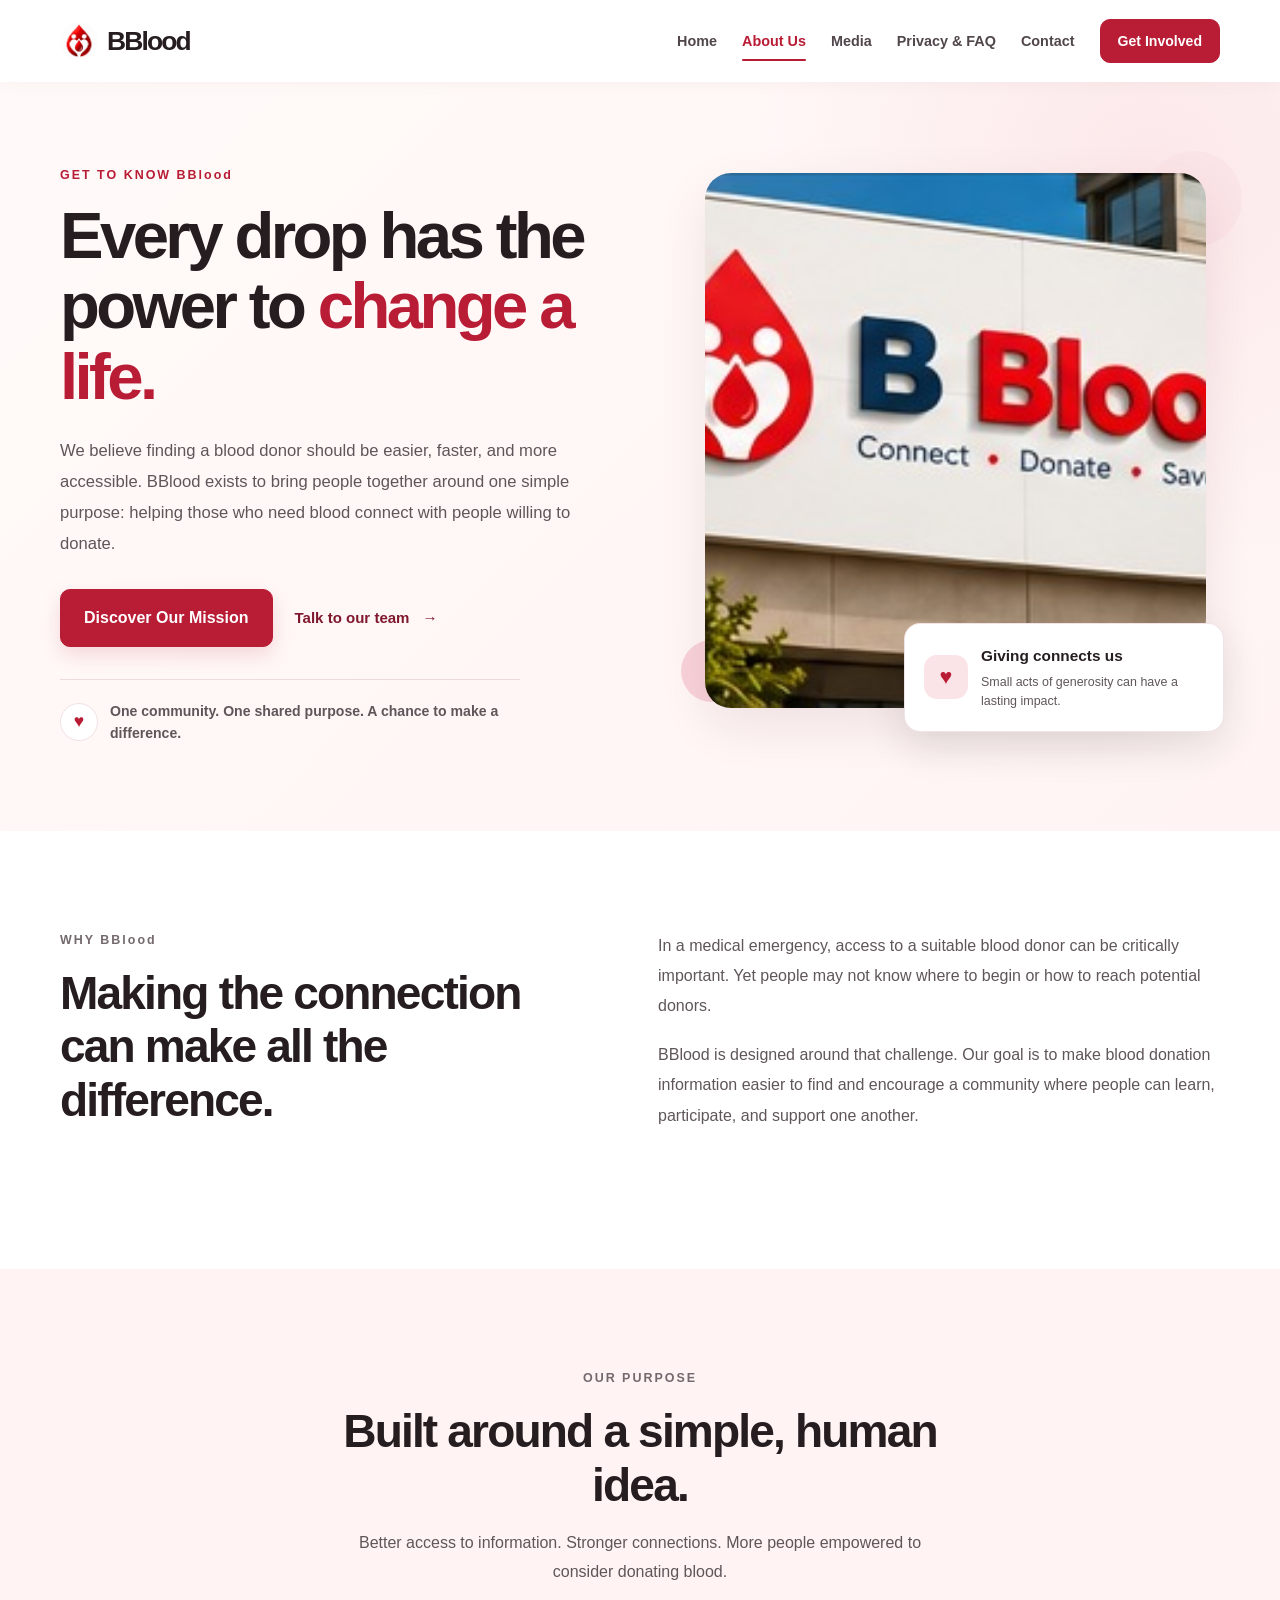
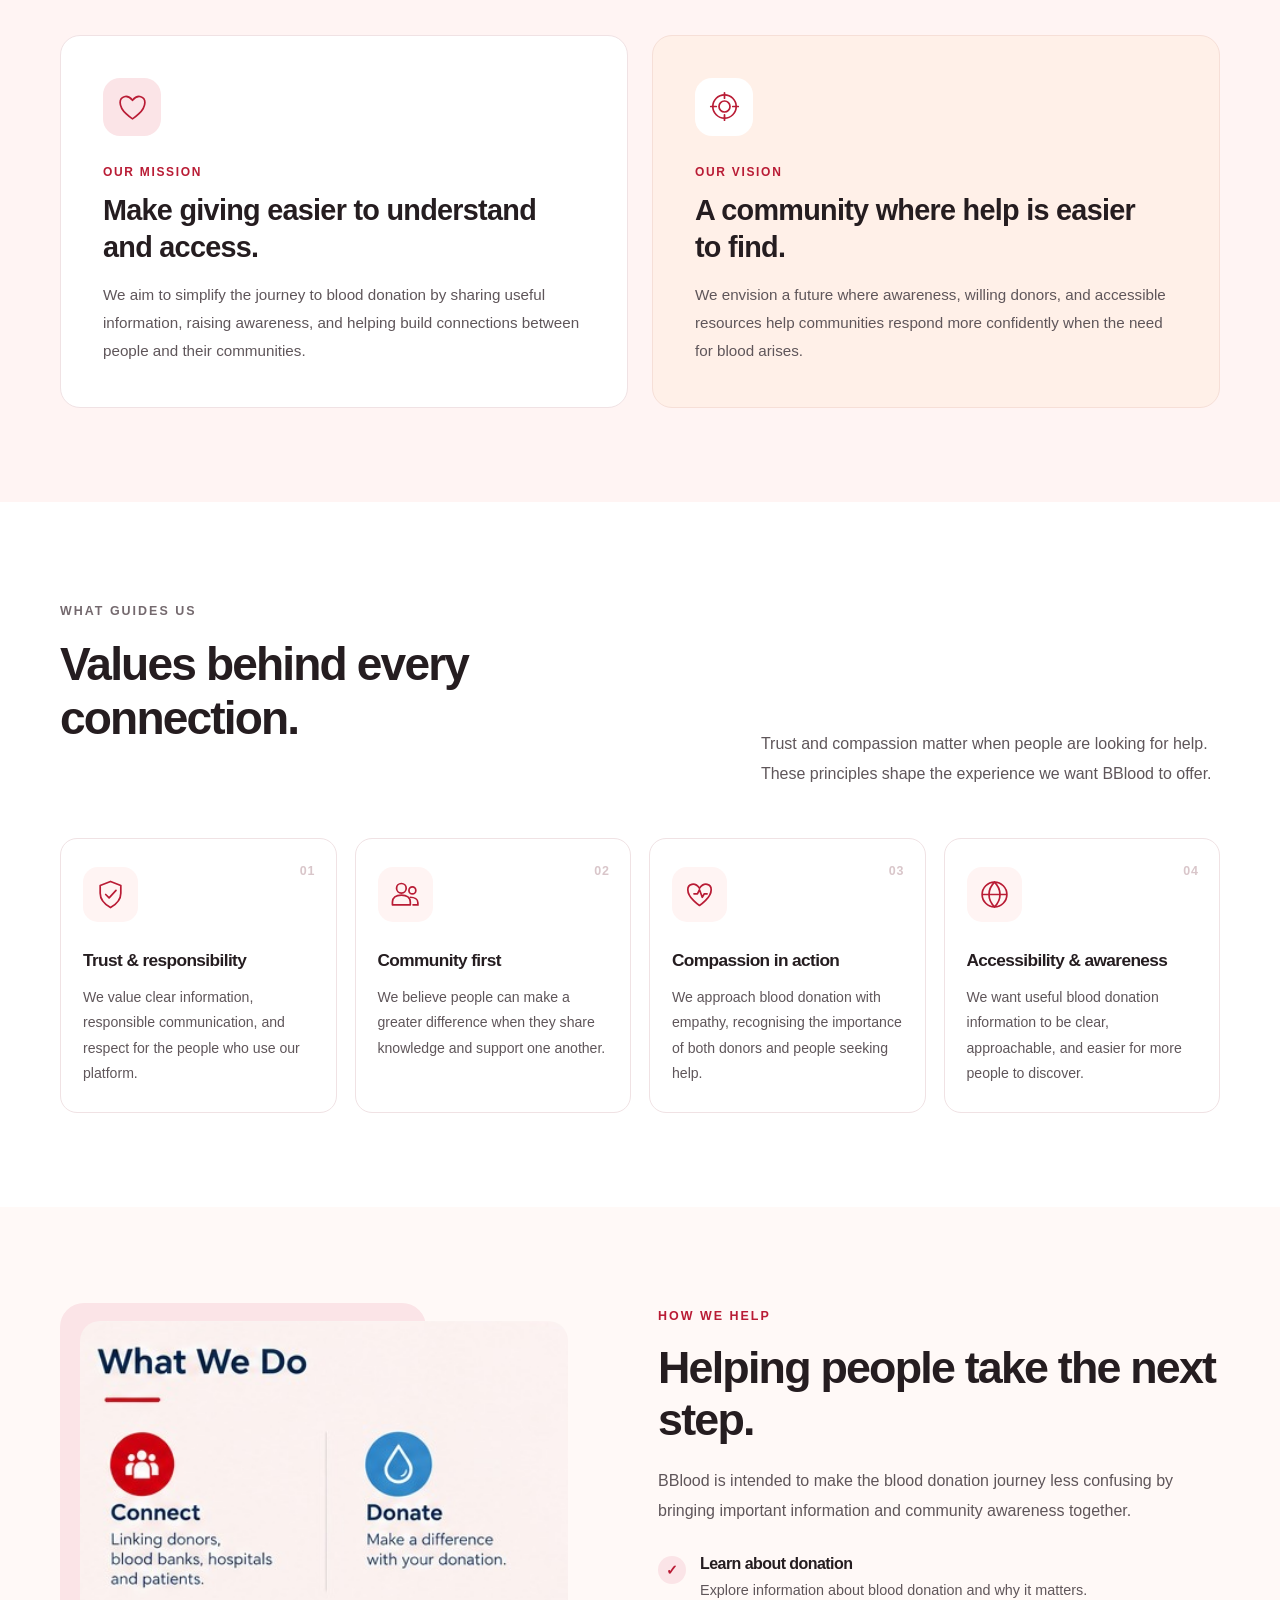
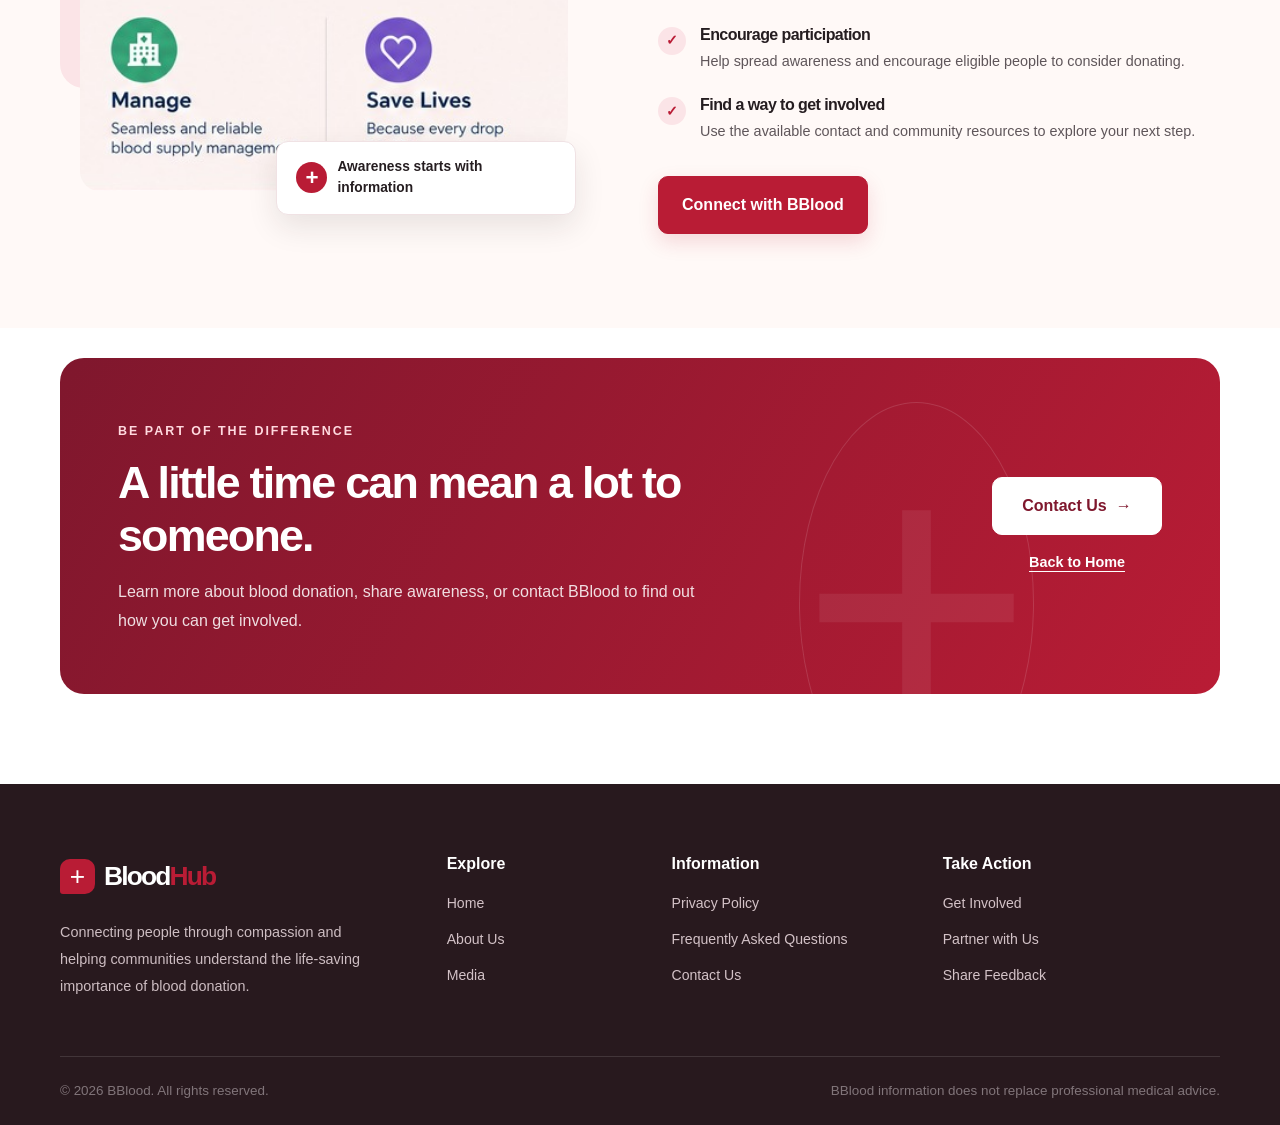
==== commit 12a727ac: "Update Site" ====
--- a/about.html
+++ b/about.html
@@ -1,391 +1,392 @@
-
-<!DOCTYPE html>
-<html lang="en">
-<head>
-  <meta charset="UTF-8">
-  <meta name="viewport" content="width=device-width, initial-scale=1.0">
-  <meta name="description" content="Learn about BloodHub's mission, values, and commitment to making blood donation more accessible.">
-  <meta name="theme-color" content="#B91C35">
-  <title>About Us | BloodHub</title>
-
-  <!-- Shared Home page styles -->
-  <link rel="stylesheet" href="css/style.css">
-  <!-- About page styles -->
-  <link rel="stylesheet" href="css/about.css">
-
-  <script src="js/about.js" defer></script>
-</head>
-
-<body>
-  <a class="skip-link" href="#main-content">Skip to main content</a>
-
-  <header class="site-header">
-    <div class="container header-inner">
-
-      <!-- Brand: replace the text logo with an SVG if desired -->
-      <a href="index.html" class="logo" aria-label="BloodHub home">
-        <span class="logo-icon" aria-hidden="true">+</span>
-        <span>Blood<span class="logo-accent">Hub</span></span>
-      </a>
-
-      <button
-        class="menu-toggle"
-        id="menu-toggle"
-        type="button"
-        aria-label="Open navigation menu"
-        aria-controls="primary-navigation"
-        aria-expanded="false">
-        <span></span>
-        <span></span>
-        <span></span>
-      </button>
-
-      <nav class="primary-navigation" id="primary-navigation"
-           aria-label="Main navigation">
-        <a class="nav-link" href="index.html" aria-current="page">Home</a>
-        <a class="nav-link active" href="about.html">About Us</a>
-        <a class="nav-link" href="media.html">Media</a>
-        <a class="nav-link" href="privacy-faq.html">Privacy &amp; FAQ</a>
-        <a class="nav-link" href="contact.html">Contact</a>
-        <a class="button button-primary nav-cta" href="#get-involved">
-          Get Involved
-        </a>
-      </nav>
-
-    </div>
-  </header>
-
-  <main id="main-content">
-    <!-- Page hero -->
-    <section class="about-hero">
-      <div class="container about-hero-grid">
-        <div class="about-hero-copy">
-          <p class="eyebrow">GET TO KNOW BLOODHUB</p>
-          <h1>Every drop has the power to <span>change a life.</span></h1>
-          <p class="about-hero-description">
-            We believe finding a blood donor should be easier, faster, and
-            more accessible. BloodHub exists to bring people together around
-            one simple purpose: helping those who need blood connect with
-            people willing to donate.
-          </p>
-
-          <div class="about-hero-actions">
-            <a class="btn btn-primary" href="#our-mission">Discover Our Mission</a>
-            <a class="text-link" href="contact.html">Talk to our team <span aria-hidden="true">→</span></a>
-          </div>
-
-          <div class="hero-note">
-            <span class="hero-note-icon" aria-hidden="true">♥</span>
-            <p>One community. One shared purpose. A chance to make a difference.</p>
-          </div>
-        </div>
-
-        <div class="about-hero-visual">
-          <img
-            src="https://images.unsplash.com/photo-1615461066841-6116e61058f4?auto=format&fit=crop&w=1000&q=85"
-            alt="Healthcare professional preparing medical equipment"
-            fetchpriority="high"
-          >
-          <div class="image-caption-card">
-            <span class="caption-heart" aria-hidden="true">♥</span>
-            <div>
-              <strong>Giving connects us</strong>
-              <p>Small acts of generosity can have a lasting impact.</p>
-            </div>
-          </div>
-          <span class="hero-decoration hero-decoration-one" aria-hidden="true"></span>
-          <span class="hero-decoration hero-decoration-two" aria-hidden="true"></span>
-        </div>
-      </div>
-    </section>
-
-    <!-- Introductory statement -->
-    <section class="about-intro section-padding">
-      <div class="container about-intro-grid">
-        <div class="section-heading">
-          <p class="eyebrow">WHY BLOODHUB</p>
-          <h2>Making the connection can make all the difference.</h2>
-        </div>
-        <div class="about-intro-copy">
-          <p>
-            In a medical emergency, access to a suitable blood donor can be
-            critically important. Yet people may not know where to begin or
-            how to reach potential donors.
-          </p>
-          <p>
-            BloodHub is designed around that challenge. Our goal is to make
-            blood donation information easier to find and encourage a
-            community where people can learn, participate, and support one
-            another.
-          </p>
-        </div>
-      </div>
-    </section>
-
-    <!-- Mission and vision -->
-    <section class="mission-section section-padding" id="our-mission">
-      <div class="container">
-        <div class="section-heading centered-heading">
-          <p class="eyebrow">OUR PURPOSE</p>
-          <h2>Built around a simple, human idea.</h2>
-          <p>
-            Better access to information. Stronger connections. More people
-            empowered to consider donating blood.
-          </p>
-        </div>
-
-        <div class="purpose-grid">
-          <article class="purpose-card mission-card">
-            <div class="purpose-icon" aria-hidden="true">
-              <svg viewBox="0 0 48 48" fill="none">
-                <path d="M24 42S6 31 6 18C6 10 16 5 24 15C32 5 42 10 42 18C42 31 24 42 24 42Z"
-                  stroke="currentColor" stroke-width="2.5" stroke-linecap="round" stroke-linejoin="round"/>
-              </svg>
-            </div>
-            <p class="card-label">OUR MISSION</p>
-            <h3>Make giving easier to understand and access.</h3>
-            <p>
-              We aim to simplify the journey to blood donation by sharing
-              useful information, raising awareness, and helping build
-              connections between people and their communities.
-            </p>
-          </article>
-
-          <article class="purpose-card vision-card">
-            <div class="purpose-icon" aria-hidden="true">
-              <svg viewBox="0 0 48 48" fill="none">
-                <circle cx="24" cy="24" r="17" stroke="currentColor" stroke-width="2.5"/>
-                <circle cx="24" cy="24" r="8" stroke="currentColor" stroke-width="2.5"/>
-                <path d="M24 4V12M44 24H36M24 44V36M4 24H12"
-                  stroke="currentColor" stroke-width="2.5" stroke-linecap="round"/>
-              </svg>
-            </div>
-            <p class="card-label">OUR VISION</p>
-            <h3>A community where help is easier to find.</h3>
-            <p>
-              We envision a future where awareness, willing donors, and
-              accessible resources help communities respond more confidently
-              when the need for blood arises.
-            </p>
-          </article>
-        </div>
-      </div>
-    </section>
-
-    <!-- Values -->
-    <section class="values-section section-padding">
-      <div class="container">
-        <div class="values-heading-row">
-          <div class="section-heading">
-            <p class="eyebrow">WHAT GUIDES US</p>
-            <h2>Values behind every connection.</h2>
-          </div>
-          <p class="values-intro">
-            Trust and compassion matter when people are looking for help.
-            These principles shape the experience we want BloodHub to offer.
-          </p>
-        </div>
-
-        <div class="values-grid">
-          <article class="value-card">
-            <span class="value-number">01</span>
-            <div class="value-icon" aria-hidden="true">
-              <svg viewBox="0 0 48 48" fill="none">
-                <path d="M24 5L39 11V22C39 31 32.5 38 24 43C15.5 38 9 31 9 22V11L24 5Z"
-                  stroke="currentColor" stroke-width="2.5" stroke-linejoin="round"/>
-                <path d="M17 24L22 29L32 18"
-                  stroke="currentColor" stroke-width="2.5" stroke-linecap="round" stroke-linejoin="round"/>
-              </svg>
-            </div>
-            <h3>Trust &amp; responsibility</h3>
-            <p>
-              We value clear information, responsible communication, and
-              respect for the people who use our platform.
-            </p>
-          </article>
-
-          <article class="value-card">
-            <span class="value-number">02</span>
-            <div class="value-icon" aria-hidden="true">
-              <svg viewBox="0 0 48 48" fill="none">
-                <circle cx="18" cy="15" r="7" stroke="currentColor" stroke-width="2.5"/>
-                <circle cx="34" cy="18" r="5" stroke="currentColor" stroke-width="2.5"/>
-                <path d="M5 39V35C5 28.9 10 25 18 25C26 25 31 28.9 31 35V39H5Z"
-                  stroke="currentColor" stroke-width="2.5" stroke-linejoin="round"/>
-                <path d="M31 28C37 28 42 31 42 36V39H35"
-                  stroke="currentColor" stroke-width="2.5" stroke-linecap="round"/>
-              </svg>
-            </div>
-            <h3>Community first</h3>
-            <p>
-              We believe people can make a greater difference when they
-              share knowledge and support one another.
-            </p>
-          </article>
-
-          <article class="value-card">
-            <span class="value-number">03</span>
-            <div class="value-icon" aria-hidden="true">
-              <svg viewBox="0 0 48 48" fill="none">
-                <path d="M24 40S7 29 7 17C7 9 17 5 24 15C31 5 41 9 41 17C41 29 24 40 24 40Z"
-                  stroke="currentColor" stroke-width="2.5" stroke-linecap="round" stroke-linejoin="round"/>
-                <path d="M16 23H21L24 17L28 28L31 23H35"
-                  stroke="currentColor" stroke-width="2.5" stroke-linecap="round" stroke-linejoin="round"/>
-              </svg>
-            </div>
-            <h3>Compassion in action</h3>
-            <p>
-              We approach blood donation with empathy, recognising the
-              importance of both donors and people seeking help.
-            </p>
-          </article>
-
-          <article class="value-card">
-            <span class="value-number">04</span>
-            <div class="value-icon" aria-hidden="true">
-              <svg viewBox="0 0 48 48" fill="none">
-                <circle cx="24" cy="24" r="18" stroke="currentColor" stroke-width="2.5"/>
-                <path d="M6 24H42M24 6C29 11 32 17 32 24C32 31 29 37 24 42C19 37 16 31 16 24C16 17 19 11 24 6Z"
-                  stroke="currentColor" stroke-width="2.5"/>
-              </svg>
-            </div>
-            <h3>Accessibility &amp; awareness</h3>
-            <p>
-              We want useful blood donation information to be clear,
-              approachable, and easier for more people to discover.
-            </p>
-          </article>
-        </div>
-      </div>
-    </section>
-
-    <!-- How it helps -->
-    <section class="how-section section-padding">
-      <div class="container how-grid">
-        <div class="how-image">
-          <img
-            src="https://images.unsplash.com/photo-1579154204601-01588f351e67?auto=format&fit=crop&w=1000&q=85"
-            alt="Healthcare worker handling a blood sample in a laboratory"
-            loading="lazy"
-          >
-          <div class="how-image-tag">
-            <span aria-hidden="true">+</span>
-            Awareness starts with information
-          </div>
-        </div>
-
-        <div class="how-copy">
-          <p class="eyebrow">HOW WE HELP</p>
-          <h2>Helping people take the next step.</h2>
-          <p>
-            BloodHub is intended to make the blood donation journey less
-            confusing by bringing important information and community
-            awareness together.
-          </p>
-
-          <ul class="how-list">
-            <li>
-              <span class="check-icon" aria-hidden="true">✓</span>
-              <div>
-                <h3>Learn about donation</h3>
-                <p>Explore information about blood donation and why it matters.</p>
-              </div>
-            </li>
-            <li>
-              <span class="check-icon" aria-hidden="true">✓</span>
-              <div>
-                <h3>Encourage participation</h3>
-                <p>Help spread awareness and encourage eligible people to consider donating.</p>
-              </div>
-            </li>
-            <li>
-              <span class="check-icon" aria-hidden="true">✓</span>
-              <div>
-                <h3>Find a way to get involved</h3>
-                <p>Use the available contact and community resources to explore your next step.</p>
-              </div>
-            </li>
-          </ul>
-
-          <a class="btn btn-primary" href="contact.html">Connect with BloodHub</a>
-        </div>
-      </div>
-    </section>
-
-    <!-- Closing CTA -->
-    <section class="about-cta-section">
-      <div class="container">
-        <div class="about-cta">
-          <div class="cta-decoration" aria-hidden="true">+</div>
-          <div class="about-cta-copy">
-            <p class="eyebrow">BE PART OF THE DIFFERENCE</p>
-            <h2>A little time can mean a lot to someone.</h2>
-            <p>
-              Learn more about blood donation, share awareness, or contact
-              BloodHub to find out how you can get involved.
-            </p>
-          </div>
-          <div class="about-cta-action">
-            <a class="btn btn-light" href="contact.html">Contact Us <span aria-hidden="true">→</span></a>
-            <a class="cta-secondary-link" href="index.html">Back to Home</a>
-          </div>
-        </div>
-      </div>
-    </section>
-  </main>
-
-  <!-- ==================== FOOTER ==================== -->
-  <footer class="site-footer">
-    <div class="container">
-
-      <div class="footer-main">
-
-        <div class="footer-brand">
-          <a href="index.html" class="logo footer-logo"
-             aria-label="BloodHub home">
-            <span class="logo-icon" aria-hidden="true">+</span>
-            <span>Blood<span class="logo-accent">Hub</span></span>
-          </a>
-          <p>
-            Connecting people through compassion and helping communities
-            understand the life-saving importance of blood donation.
-          </p>
-        </div>
-
-        <div class="footer-column">
-          <h3>Explore</h3>
-          <a href="index.html">Home</a>
-          <a href="about.html">About Us</a>
-          <a href="media.html">Media</a>
-        </div>
-
-        <div class="footer-column">
-          <h3>Information</h3>
-          <a href="privacy-faq.html">Privacy Policy</a>
-          <a href="privacy-faq.html#faq">Frequently Asked Questions</a>
-          <a href="contact.html">Contact Us</a>
-        </div>
-
-        <div class="footer-column">
-          <h3>Take Action</h3>
-          <a href="#get-involved">Get Involved</a>
-          <a href="contact.html">Partner with Us</a>
-          <a href="contact.html">Share Feedback</a>
-        </div>
-
-      </div>
-
-      <div class="footer-bottom">
-        <p>
-          &copy; <span id="current-year">2026</span> BloodHub.
-          All rights reserved.
-        </p>
-        <p class="footer-disclaimer">
-          BloodHub information does not replace professional medical advice.
-        </p>
-      </div>
-
-    </div>
-  </footer>
-</body>
-</html>
+
+<!DOCTYPE html>
+<html lang="en">
+<head>
+  <meta charset="UTF-8">
+  <meta name="viewport" content="width=device-width, initial-scale=1.0">
+  <meta name="description" content="Learn about BBlood's mission, values, and commitment to making blood donation more accessible.">
+  <meta name="theme-color" content="#B91C35">
+  <title>About Us | BBlood</title>
+
+  <!-- Shared Home page styles -->
+  <link rel="stylesheet" href="css/style.css">
+  <!-- About page styles -->
+  <link rel="stylesheet" href="css/about.css">
+
+  <script src="js/about.js" defer></script>
+  <link rel="icon" type="image/png" href="imgs/logo.png">
+</head>
+
+<body>
+  <a class="skip-link" href="#main-content">Skip to main content</a>
+
+  <header class="site-header">
+    <div class="container header-inner">
+
+      <!-- Brand: replace the text logo with an SVG if desired -->
+      <a href="index.html" class="logo" aria-label="BBlood home">
+        <img class="brand-mark" src="imgs/logo.png" alt="" aria-hidden="true">
+        <span>BBlood</span>
+      </a>
+
+      <button
+        class="menu-toggle"
+        id="menu-toggle"
+        type="button"
+        aria-label="Open navigation menu"
+        aria-controls="primary-navigation"
+        aria-expanded="false">
+        <span></span>
+        <span></span>
+        <span></span>
+      </button>
+
+      <nav class="primary-navigation" id="primary-navigation"
+           aria-label="Main navigation">
+        <a class="nav-link" href="index.html" aria-current="page">Home</a>
+        <a class="nav-link active" href="about.html">About Us</a>
+        <a class="nav-link" href="media.html">Media</a>
+        <a class="nav-link" href="privacy-faq.html">Privacy &amp; FAQ</a>
+        <a class="nav-link" href="contact.html">Contact</a>
+        <a class="button button-primary nav-cta" href="https://muhammad-affan-69621.github.io/blood/FrontEnd/login.html">
+          Get Involved
+        </a>
+      </nav>
+
+    </div>
+  </header>
+
+  <main id="main-content">
+    <!-- Page hero -->
+    <section class="about-hero">
+      <div class="container about-hero-grid">
+        <div class="about-hero-copy">
+          <p class="eyebrow">GET TO KNOW BBlood</p>
+          <h1>Every drop has the power to <span>change a life.</span></h1>
+          <p class="about-hero-description">
+            We believe finding a blood donor should be easier, faster, and
+            more accessible. BBlood exists to bring people together around
+            one simple purpose: helping those who need blood connect with
+            people willing to donate.
+          </p>
+
+          <div class="about-hero-actions">
+            <a class="btn btn-primary" href="#our-mission">Discover Our Mission</a>
+            <a class="text-link" href="contact.html">Talk to our team <span aria-hidden="true">→</span></a>
+          </div>
+
+          <div class="hero-note">
+            <span class="hero-note-icon" aria-hidden="true">♥</span>
+            <p>One community. One shared purpose. A chance to make a difference.</p>
+          </div>
+        </div>
+
+        <div class="about-hero-visual">
+          <img
+            src="imgs/banner4.png"
+            alt="Healthcare professional preparing medical equipment"
+            fetchpriority="high"
+          >
+          <div class="image-caption-card">
+            <span class="caption-heart" aria-hidden="true">♥</span>
+            <div>
+              <strong>Giving connects us</strong>
+              <p>Small acts of generosity can have a lasting impact.</p>
+            </div>
+          </div>
+          <span class="hero-decoration hero-decoration-one" aria-hidden="true"></span>
+          <span class="hero-decoration hero-decoration-two" aria-hidden="true"></span>
+        </div>
+      </div>
+    </section>
+
+    <!-- Introductory statement -->
+    <section class="about-intro section-padding">
+      <div class="container about-intro-grid">
+        <div class="section-heading">
+          <p class="eyebrow">WHY BBlood</p>
+          <h2>Making the connection can make all the difference.</h2>
+        </div>
+        <div class="about-intro-copy">
+          <p>
+            In a medical emergency, access to a suitable blood donor can be
+            critically important. Yet people may not know where to begin or
+            how to reach potential donors.
+          </p>
+          <p>
+            BBlood is designed around that challenge. Our goal is to make
+            blood donation information easier to find and encourage a
+            community where people can learn, participate, and support one
+            another.
+          </p>
+        </div>
+      </div>
+    </section>
+
+    <!-- Mission and vision -->
+    <section class="mission-section section-padding" id="our-mission">
+      <div class="container">
+        <div class="section-heading centered-heading">
+          <p class="eyebrow">OUR PURPOSE</p>
+          <h2>Built around a simple, human idea.</h2>
+          <p>
+            Better access to information. Stronger connections. More people
+            empowered to consider donating blood.
+          </p>
+        </div>
+
+        <div class="purpose-grid">
+          <article class="purpose-card mission-card">
+            <div class="purpose-icon" aria-hidden="true">
+              <svg viewBox="0 0 48 48" fill="none">
+                <path d="M24 42S6 31 6 18C6 10 16 5 24 15C32 5 42 10 42 18C42 31 24 42 24 42Z"
+                  stroke="currentColor" stroke-width="2.5" stroke-linecap="round" stroke-linejoin="round"/>
+              </svg>
+            </div>
+            <p class="card-label">OUR MISSION</p>
+            <h3>Make giving easier to understand and access.</h3>
+            <p>
+              We aim to simplify the journey to blood donation by sharing
+              useful information, raising awareness, and helping build
+              connections between people and their communities.
+            </p>
+          </article>
+
+          <article class="purpose-card vision-card">
+            <div class="purpose-icon" aria-hidden="true">
+              <svg viewBox="0 0 48 48" fill="none">
+                <circle cx="24" cy="24" r="17" stroke="currentColor" stroke-width="2.5"/>
+                <circle cx="24" cy="24" r="8" stroke="currentColor" stroke-width="2.5"/>
+                <path d="M24 4V12M44 24H36M24 44V36M4 24H12"
+                  stroke="currentColor" stroke-width="2.5" stroke-linecap="round"/>
+              </svg>
+            </div>
+            <p class="card-label">OUR VISION</p>
+            <h3>A community where help is easier to find.</h3>
+            <p>
+              We envision a future where awareness, willing donors, and
+              accessible resources help communities respond more confidently
+              when the need for blood arises.
+            </p>
+          </article>
+        </div>
+      </div>
+    </section>
+
+    <!-- Values -->
+    <section class="values-section section-padding">
+      <div class="container">
+        <div class="values-heading-row">
+          <div class="section-heading">
+            <p class="eyebrow">WHAT GUIDES US</p>
+            <h2>Values behind every connection.</h2>
+          </div>
+          <p class="values-intro">
+            Trust and compassion matter when people are looking for help.
+            These principles shape the experience we want BBlood to offer.
+          </p>
+        </div>
+
+        <div class="values-grid">
+          <article class="value-card">
+            <span class="value-number">01</span>
+            <div class="value-icon" aria-hidden="true">
+              <svg viewBox="0 0 48 48" fill="none">
+                <path d="M24 5L39 11V22C39 31 32.5 38 24 43C15.5 38 9 31 9 22V11L24 5Z"
+                  stroke="currentColor" stroke-width="2.5" stroke-linejoin="round"/>
+                <path d="M17 24L22 29L32 18"
+                  stroke="currentColor" stroke-width="2.5" stroke-linecap="round" stroke-linejoin="round"/>
+              </svg>
+            </div>
+            <h3>Trust &amp; responsibility</h3>
+            <p>
+              We value clear information, responsible communication, and
+              respect for the people who use our platform.
+            </p>
+          </article>
+
+          <article class="value-card">
+            <span class="value-number">02</span>
+            <div class="value-icon" aria-hidden="true">
+              <svg viewBox="0 0 48 48" fill="none">
+                <circle cx="18" cy="15" r="7" stroke="currentColor" stroke-width="2.5"/>
+                <circle cx="34" cy="18" r="5" stroke="currentColor" stroke-width="2.5"/>
+                <path d="M5 39V35C5 28.9 10 25 18 25C26 25 31 28.9 31 35V39H5Z"
+                  stroke="currentColor" stroke-width="2.5" stroke-linejoin="round"/>
+                <path d="M31 28C37 28 42 31 42 36V39H35"
+                  stroke="currentColor" stroke-width="2.5" stroke-linecap="round"/>
+              </svg>
+            </div>
+            <h3>Community first</h3>
+            <p>
+              We believe people can make a greater difference when they
+              share knowledge and support one another.
+            </p>
+          </article>
+
+          <article class="value-card">
+            <span class="value-number">03</span>
+            <div class="value-icon" aria-hidden="true">
+              <svg viewBox="0 0 48 48" fill="none">
+                <path d="M24 40S7 29 7 17C7 9 17 5 24 15C31 5 41 9 41 17C41 29 24 40 24 40Z"
+                  stroke="currentColor" stroke-width="2.5" stroke-linecap="round" stroke-linejoin="round"/>
+                <path d="M16 23H21L24 17L28 28L31 23H35"
+                  stroke="currentColor" stroke-width="2.5" stroke-linecap="round" stroke-linejoin="round"/>
+              </svg>
+            </div>
+            <h3>Compassion in action</h3>
+            <p>
+              We approach blood donation with empathy, recognising the
+              importance of both donors and people seeking help.
+            </p>
+          </article>
+
+          <article class="value-card">
+            <span class="value-number">04</span>
+            <div class="value-icon" aria-hidden="true">
+              <svg viewBox="0 0 48 48" fill="none">
+                <circle cx="24" cy="24" r="18" stroke="currentColor" stroke-width="2.5"/>
+                <path d="M6 24H42M24 6C29 11 32 17 32 24C32 31 29 37 24 42C19 37 16 31 16 24C16 17 19 11 24 6Z"
+                  stroke="currentColor" stroke-width="2.5"/>
+              </svg>
+            </div>
+            <h3>Accessibility &amp; awareness</h3>
+            <p>
+              We want useful blood donation information to be clear,
+              approachable, and easier for more people to discover.
+            </p>
+          </article>
+        </div>
+      </div>
+    </section>
+
+    <!-- How it helps -->
+    <section class="how-section section-padding">
+      <div class="container how-grid">
+        <div class="how-image">
+          <img
+            src="imgs/banner3.png"
+            alt="Healthcare worker handling a blood sample in a laboratory"
+            loading="lazy"
+          >
+          <div class="how-image-tag">
+            <span aria-hidden="true">+</span>
+            Awareness starts with information
+          </div>
+        </div>
+
+        <div class="how-copy">
+          <p class="eyebrow">HOW WE HELP</p>
+          <h2>Helping people take the next step.</h2>
+          <p>
+            BBlood is intended to make the blood donation journey less
+            confusing by bringing important information and community
+            awareness together.
+          </p>
+
+          <ul class="how-list">
+            <li>
+              <span class="check-icon" aria-hidden="true">✓</span>
+              <div>
+                <h3>Learn about donation</h3>
+                <p>Explore information about blood donation and why it matters.</p>
+              </div>
+            </li>
+            <li>
+              <span class="check-icon" aria-hidden="true">✓</span>
+              <div>
+                <h3>Encourage participation</h3>
+                <p>Help spread awareness and encourage eligible people to consider donating.</p>
+              </div>
+            </li>
+            <li>
+              <span class="check-icon" aria-hidden="true">✓</span>
+              <div>
+                <h3>Find a way to get involved</h3>
+                <p>Use the available contact and community resources to explore your next step.</p>
+              </div>
+            </li>
+          </ul>
+
+          <a class="btn btn-primary" href="contact.html">Connect with BBlood</a>
+        </div>
+      </div>
+    </section>
+
+    <!-- Closing CTA -->
+    <section class="about-cta-section">
+      <div class="container">
+        <div class="about-cta">
+          <div class="cta-decoration" aria-hidden="true">+</div>
+          <div class="about-cta-copy">
+            <p class="eyebrow">BE PART OF THE DIFFERENCE</p>
+            <h2>A little time can mean a lot to someone.</h2>
+            <p>
+              Learn more about blood donation, share awareness, or contact
+              BBlood to find out how you can get involved.
+            </p>
+          </div>
+          <div class="about-cta-action">
+            <a class="btn btn-light" href="contact.html">Contact Us <span aria-hidden="true">→</span></a>
+            <a class="cta-secondary-link" href="index.html">Back to Home</a>
+          </div>
+        </div>
+      </div>
+    </section>
+  </main>
+
+  <!-- ==================== FOOTER ==================== -->
+  <footer class="site-footer">
+    <div class="container">
+
+      <div class="footer-main">
+
+        <div class="footer-brand">
+          <a href="index.html" class="logo footer-logo"
+             aria-label="BBlood home">
+            <span class="logo-icon" aria-hidden="true">+</span>
+            <span>Blood<span class="logo-accent">Hub</span></span>
+          </a>
+          <p>
+            Connecting people through compassion and helping communities
+            understand the life-saving importance of blood donation.
+          </p>
+        </div>
+
+        <div class="footer-column">
+          <h3>Explore</h3>
+          <a href="index.html">Home</a>
+          <a href="about.html">About Us</a>
+          <a href="media.html">Media</a>
+        </div>
+
+        <div class="footer-column">
+          <h3>Information</h3>
+          <a href="privacy-faq.html">Privacy Policy</a>
+          <a href="privacy-faq.html#faq">Frequently Asked Questions</a>
+          <a href="contact.html">Contact Us</a>
+        </div>
+
+        <div class="footer-column">
+          <h3>Take Action</h3>
+          <a href="https://muhammad-affan-69621.github.io/blood/FrontEnd/login.html"">Get Involved</a>
+          <a href="contact.html">Partner with Us</a>
+          <a href="contact.html">Share Feedback</a>
+        </div>
+
+      </div>
+
+      <div class="footer-bottom">
+        <p>
+          &copy; <span id="current-year">2026</span> BBlood.
+          All rights reserved.
+        </p>
+        <p class="footer-disclaimer">
+          BBlood information does not replace professional medical advice.
+        </p>
+      </div>
+
+    </div>
+  </footer>
+</body>
+</html>
--- a/css/style.css
+++ b/css/style.css
@@ -1,1510 +1,1524 @@
-:root {
-  --color-primary: #B91C35;
-  --color-primary-hover: #991B30;
-  --color-burgundy: #7F172D;
-
-  --color-blush: #FFF4F3;
-  --color-pink: #FBE4E7;
-  --color-peach: #FFF0E8;
-
-  --color-white: #FFFFFF;
-  --color-heading: #251D20;
-  --color-text: #5F565A;
-  --color-muted: #74696E;
-  --color-border: #EAE1E3;
-  --color-surface: #FCF9F9;
-
-  --font-main:
-    -apple-system, BlinkMacSystemFont, "Segoe UI", Roboto,
-    Helvetica, Arial, sans-serif;
-
-  --container-width: 1160px;
-
-  --radius-small: 10px;
-  --radius-medium: 18px;
-  --radius-large: 28px;
-
-  --shadow-card: 0 12px 36px rgba(74, 23, 37, 0.07);
-  --shadow-header: 0 2px 16px rgba(74, 23, 37, 0.04);
-
-  --transition: 180ms ease;
-}
-
-/* ---------- 2. Reset and base ---------- */
-
-* {
-  box-sizing: border-box;
-}
-
-html {
-  scroll-behavior: smooth;
-  scroll-padding-top: 100px;
-}
-
-body {
-  margin: 0;
-  font-family: var(--font-main);
-  color: var(--color-text);
-  background: var(--color-white);
-  font-size: 16px;
-  line-height: 1.7;
-  -webkit-font-smoothing: antialiased;
-}
-
-body,
-button,
-a {
-  -webkit-tap-highlight-color: transparent;
-}
-
-img,
-svg {
-  display: block;
-  max-width: 100%;
-}
-
-img {
-  width: 100%;
-  height: auto;
-}
-
-a {
-  color: inherit;
-  text-decoration: none;
-}
-
-button,
-input,
-textarea,
-select {
-  font: inherit;
-}
-
-button,
-a {
-  touch-action: manipulation;
-}
-
-button:focus-visible,
-a:focus-visible {
-  outline: 3px solid #E7A1AF;
-  outline-offset: 4px;
-}
-
-h1,
-h2,
-h3,
-p {
-  margin-top: 0;
-}
-
-h1,
-h2,
-h3 {
-  color: var(--color-heading);
-  line-height: 1.2;
-  letter-spacing: -0.035em;
-}
-
-h1 {
-  font-size: clamp(2.7rem, 5.3vw, 4.65rem);
-  font-weight: 800;
-}
-
-h2 {
-  font-size: clamp(2rem, 3.6vw, 3rem);
-  font-weight: 750;
-}
-
-h3 {
-  font-size: 1.3rem;
-  font-weight: 700;
-}
-
-p {
-  margin-bottom: 1rem;
-}
-
-.container {
-  width: min(
-    var(--container-width),
-    calc(100% - 48px)
-  );
-  margin-inline: auto;
-}
-
-.section-padding {
-  padding-block: 100px;
-}
-
-.skip-link {
-  position: absolute;
-  top: 8px;
-  left: 8px;
-  z-index: 1000;
-  padding: 12px 18px;
-  border-radius: 8px;
-  color: white;
-  background: var(--color-burgundy);
-  transform: translateY(-150%);
-}
-
-.skip-link:focus {
-  transform: translateY(0);
-}
-
-/* ---------- 3. Buttons ---------- */
-
-.button {
-  display: inline-flex;
-  align-items: center;
-  justify-content: center;
-  gap: 10px;
-  min-height: 50px;
-  padding: 13px 22px;
-  border: 1px solid transparent;
-  border-radius: var(--radius-small);
-  font-size: 0.94rem;
-  font-weight: 700;
-  line-height: 1.3;
-  text-align: center;
-  cursor: pointer;
-  transition:
-    background var(--transition),
-    color var(--transition),
-    border-color var(--transition),
-    transform var(--transition);
-}
-
-.button:hover {
-  transform: translateY(-2px);
-}
-
-.button-primary {
-  color: var(--color-white);
-  background: var(--color-primary);
-  border-color: var(--color-primary);
-}
-
-.button-primary:hover {
-  background: var(--color-primary-hover);
-  border-color: var(--color-primary-hover);
-}
-
-.button-outline {
-  color: var(--color-burgundy);
-  background: transparent;
-  border-color: #D9A6B0;
-}
-
-.button-outline:hover {
-  background: var(--color-blush);
-  border-color: var(--color-primary);
-}
-
-.button-light {
-  color: var(--color-burgundy);
-  background: var(--color-white);
-}
-
-.button-light:hover {
-  background: var(--color-blush);
-}
-
-.text-link {
-  display: inline-flex;
-  align-items: center;
-  gap: 8px;
-  color: var(--color-primary);
-  font-weight: 750;
-  font-size: 0.94rem;
-}
-
-.text-link span {
-  transition: transform var(--transition);
-}
-
-.text-link:hover span {
-  transform: translateX(4px);
-}
-
-/* ---------- 4. Header and navigation ---------- */
-
-.site-header {
-  position: sticky;
-  top: 0;
-  z-index: 100;
-  background: rgba(255, 255, 255, 0.97);
-  box-shadow: var(--shadow-header);
-}
-
-.header-inner {
-  display: flex;
-  align-items: center;
-  justify-content: space-between;
-  min-height: 82px;
-  gap: 28px;
-}
-
-.logo {
-  display: inline-flex;
-  align-items: center;
-  gap: 9px;
-  flex-shrink: 0;
-  color: var(--color-heading);
-  font-size: 1.65rem;
-  font-weight: 850;
-  letter-spacing: -0.07em;
-}
-
-.logo-icon {
-  display: grid;
-  place-items: center;
-  width: 35px;
-  height: 35px;
-  border-radius: 10px 10px 10px 3px;
-  color: white;
-  background: var(--color-primary);
-  font-size: 1.65rem;
-  font-weight: 500;
-  line-height: 1;
-  letter-spacing: 0;
-}
-
-.logo-accent {
-  color: var(--color-primary);
-}
-
-.primary-navigation {
-  display: flex;
-  align-items: center;
-  gap: 25px;
-}
-
-.nav-link {
-  position: relative;
-  padding-block: 8px;
-  color: #50464B;
-  font-size: 0.9rem;
-  font-weight: 650;
-  white-space: nowrap;
-  transition: color var(--transition);
-}
-
-.nav-link:hover,
-.nav-link.active {
-  color: var(--color-primary);
-}
-
-.nav-link.active::after {
-  position: absolute;
-  right: 0;
-  bottom: 0;
-  left: 0;
-  height: 2px;
-  border-radius: 2px;
-  background: var(--color-primary);
-  content: "";
-}
-
-.nav-cta {
-  min-height: 44px;
-  padding: 11px 17px;
-  font-size: 0.88rem;
-}
-
-.menu-toggle {
-  display: none;
-  align-items: center;
-  justify-content: center;
-  flex-direction: column;
-  gap: 5px;
-  width: 46px;
-  height: 46px;
-  padding: 10px;
-  border: 1px solid var(--color-border);
-  border-radius: 10px;
-  background: white;
-  cursor: pointer;
-}
-
-.menu-toggle span {
-  display: block;
-  width: 21px;
-  height: 2px;
-  border-radius: 2px;
-  background: var(--color-burgundy);
-  transition:
-    transform var(--transition),
-    opacity var(--transition);
-}
-
-.menu-toggle[aria-expanded="true"] span:first-child {
-  transform: translateY(7px) rotate(45deg);
-}
-
-.menu-toggle[aria-expanded="true"] span:nth-child(2) {
-  opacity: 0;
-}
-
-.menu-toggle[aria-expanded="true"] span:last-child {
-  transform: translateY(-7px) rotate(-45deg);
-}
-
-/* ---------- 5. Hero ---------- */
-
-.hero {
-  overflow: hidden;
-  padding-block: 70px 92px;
-  background:
-    radial-gradient(
-      circle at 10% 15%,
-      rgba(255, 230, 232, 0.7),
-      transparent 40%
-    ),
-    linear-gradient(120deg, #FFF9F8 0%, #FFF1F1 100%);
-}
-
-.hero-grid {
-  display: grid;
-  grid-template-columns: 1.02fr 0.98fr;
-  align-items: center;
-  gap: 65px;
-}
-
-.hero-content {
-  padding-block: 15px;
-}
-
-.eyebrow {
-  display: inline-flex;
-  align-items: center;
-  gap: 9px;
-  margin-bottom: 22px;
-  color: var(--color-primary);
-  font-size: 0.76rem;
-  font-weight: 800;
-  letter-spacing: 0.13em;
-  line-height: 1.5;
-}
-
-.eyebrow-dot {
-  width: 8px;
-  height: 8px;
-  border-radius: 50%;
-  background: var(--color-primary);
-  box-shadow: 0 0 0 4px rgba(185, 28, 53, 0.1);
-}
-
-.hero h1 {
-  margin-bottom: 23px;
-}
-
-.hero h1 span {
-  color: var(--color-primary);
-}
-
-.hero-description {
-  max-width: 510px;
-  margin-bottom: 30px;
-  color: #63575C;
-  font-size: 1.08rem;
-  line-height: 1.85;
-}
-
-.hero-actions {
-  display: flex;
-  flex-wrap: wrap;
-  gap: 13px;
-}
-
-.hero-note {
-  display: flex;
-  align-items: center;
-  gap: 11px;
-  margin-top: 30px;
-}
-
-.note-icon {
-  display: grid;
-  place-items: center;
-  flex-shrink: 0;
-  width: 32px;
-  height: 32px;
-  border-radius: 50%;
-  color: var(--color-primary);
-  background: #F9DDE2;
-}
-
-.hero-note p {
-  margin: 0;
-  color: #66575D;
-  font-size: 0.88rem;
-  font-weight: 600;
-}
-
-.hero-visual {
-  position: relative;
-  min-width: 0;
-  isolation: isolate;
-}
-
-.hero-image {
-  width: 100%;
-  height: 550px;
-  border-radius: 190px 190px 26px 26px;
-  object-fit: cover;
-  object-position: center;
-  background: var(--color-pink);
-}
-
-.image-shade {
-  position: absolute;
-  inset: 45% 0 0;
-  z-index: 1;
-  border-radius: 0 0 26px 26px;
-  background: linear-gradient(
-    to bottom,
-    transparent,
-    rgba(43, 10, 19, 0.7)
-  );
-  pointer-events: none;
-}
-
-.hero-image-caption {
-  position: absolute;
-  right: 22px;
-  bottom: 24px;
-  left: 22px;
-  z-index: 2;
-  display: flex;
-  align-items: center;
-  gap: 13px;
-  color: white;
-}
-
-.caption-heart {
-  display: grid;
-  place-items: center;
-  flex-shrink: 0;
-  width: 45px;
-  height: 45px;
-  border-radius: 50%;
-  color: white;
-  background: var(--color-primary);
-  font-size: 1.25rem;
-}
-
-.hero-image-caption strong {
-  display: block;
-  margin-bottom: 3px;
-  font-size: 1rem;
-}
-
-.hero-image-caption p {
-  margin: 0;
-  color: #F8E8EB;
-  font-size: 0.85rem;
-}
-
-.floating-badge {
-  position: absolute;
-  top: 20%;
-  left: -38px;
-  display: flex;
-  align-items: center;
-  gap: 12px;
-  padding: 16px 19px;
-  border: 1px solid #F1E5E7;
-  border-radius: 14px;
-  background: white;
-  box-shadow: var(--shadow-card);
-}
-
-.floating-icon {
-  display: grid;
-  place-items: center;
-  width: 40px;
-  height: 40px;
-  border-radius: 11px;
-  color: var(--color-primary);
-  background: var(--color-blush);
-  font-size: 1.4rem;
-}
-
-.floating-badge strong,
-.floating-badge span:last-child {
-  display: block;
-}
-
-.floating-badge strong {
-  color: var(--color-heading);
-  font-size: 0.9rem;
-}
-
-.floating-badge div > span {
-  color: var(--color-muted);
-  font-size: 0.79rem;
-}
-
-/* ---------- 6. Section headings ---------- */
-
-.section-heading {
-  max-width: 680px;
-  margin-bottom: 48px;
-}
-
-.section-heading.centered {
-  margin-inline: auto;
-  text-align: center;
-}
-
-.section-heading .eyebrow {
-  margin-bottom: 15px;
-}
-
-.section-heading h2 {
-  margin-bottom: 18px;
-}
-
-.section-heading > p {
-  max-width: 590px;
-  margin-inline: auto;
-  margin-bottom: 0;
-  color: var(--color-muted);
-  line-height: 1.85;
-}
-
-/* ---------- 7. Introduction feature cards ---------- */
-
-.intro-section {
-  background: white;
-}
-
-.feature-grid {
-  display: grid;
-  grid-template-columns: repeat(3, minmax(0, 1fr));
-  gap: 24px;
-}
-
-.feature-card {
-  padding: 32px 27px;
-  border: 1px solid var(--color-border);
-  border-radius: var(--radius-medium);
-  background: white;
-  transition:
-    transform var(--transition),
-    box-shadow var(--transition),
-    border-color var(--transition);
-}
-
-.feature-card:hover {
-  transform: translateY(-5px);
-  border-color: #E7B7C0;
-  box-shadow: var(--shadow-card);
-}
-
-.feature-icon {
-  display: grid;
-  place-items: center;
-  width: 62px;
-  height: 62px;
-  margin-bottom: 24px;
-  border-radius: 16px;
-}
-
-.feature-icon svg {
-  width: 38px;
-  height: 38px;
-}
-
-.icon-red {
-  color: var(--color-primary);
-  background: var(--color-blush);
-}
-
-.icon-pink {
-  color: #A5224C;
-  background: var(--color-pink);
-}
-
-.icon-peach {
-  color: #A34432;
-  background: var(--color-peach);
-}
-
-.feature-card h3 {
-  margin-bottom: 13px;
-}
-
-.feature-card p {
-  margin-bottom: 0;
-  color: var(--color-muted);
-  font-size: 0.94rem;
-  line-height: 1.85;
-}
-
-/* ---------- 8. Mission section ---------- */
-
-.mission-section {
-  padding-block: 90px;
-  background: var(--color-surface);
-}
-
-.mission-grid {
-  display: grid;
-  grid-template-columns: 1fr 0.95fr;
-  align-items: center;
-  gap: 85px;
-}
-
-.mission-visual {
-  position: relative;
-  padding: 0 0 20px 20px;
-}
-
-.mission-visual::before {
-  position: absolute;
-  inset: 20px 20px 0 0;
-  z-index: 0;
-  border-radius: var(--radius-large);
-  background: #F6DDE1;
-  content: "";
-}
-
-.mission-visual > img {
-  position: relative;
-  z-index: 1;
-  height: 430px;
-  border-radius: var(--radius-large);
-  object-fit: cover;
-  background: var(--color-pink);
-}
-
-.mission-sticker {
-  position: absolute;
-  right: -20px;
-  bottom: 0;
-  z-index: 2;
-  display: flex;
-  align-items: center;
-  gap: 11px;
-  padding: 15px 20px;
-  border: 1px solid var(--color-border);
-  border-radius: 14px;
-  background: white;
-  box-shadow: var(--shadow-card);
-}
-
-.mission-sticker > span {
-  color: var(--color-primary);
-  font-size: 1.7rem;
-}
-
-.mission-sticker strong {
-  color: var(--color-heading);
-  font-size: 0.9rem;
-  line-height: 1.4;
-}
-
-.mission-content .eyebrow {
-  margin-bottom: 15px;
-}
-
-.mission-content h2 {
-  margin-bottom: 22px;
-}
-
-.mission-content h2 span {
-  color: var(--color-primary);
-}
-
-.mission-content p {
-  margin-bottom: 18px;
-  color: var(--color-muted);
-  line-height: 1.9;
-}
-
-.mission-content .text-link {
-  margin-top: 8px;
-}
-
-/* ---------- 9. Involvement cards ---------- */
-
-.involvement-section {
-  background: white;
-}
-
-.involvement-grid {
-  display: grid;
-  grid-template-columns: repeat(3, minmax(0, 1fr));
-  gap: 25px;
-}
-
-.involvement-card {
-  overflow: hidden;
-  border: 1px solid var(--color-border);
-  border-radius: var(--radius-medium);
-  background: white;
-  transition:
-    transform var(--transition),
-    box-shadow var(--transition);
-}
-
-.involvement-card:hover {
-  transform: translateY(-4px);
-  box-shadow: var(--shadow-card);
-}
-
-.involvement-card-image {
-  position: relative;
-  overflow: hidden;
-  background: var(--color-blush);
-}
-
-.involvement-card-image img {
-  height: 225px;
-  object-fit: cover;
-  transition: transform 300ms ease;
-}
-
-.involvement-card:hover .involvement-card-image img {
-  transform: scale(1.035);
-}
-
-.card-number {
-  position: absolute;
-  top: 15px;
-  left: 15px;
-  display: grid;
-  place-items: center;
-  width: 40px;
-  height: 40px;
-  border-radius: 12px;
-  color: var(--color-burgundy);
-  background: white;
-  font-size: 0.9rem;
-  font-weight: 800;
-}
-
-.involvement-card-body {
-  padding: 25px 23px 28px;
-}
-
-.involvement-card-body h3 {
-  margin-bottom: 12px;
-}
-
-.involvement-card-body p {
-  min-height: 88px;
-  margin-bottom: 18px;
-  color: var(--color-muted);
-  font-size: 0.92rem;
-  line-height: 1.8;
-}
-
-/* ---------- 10. Safety notice ---------- */
-
-.safety-section {
-  padding-block: 32px;
-  background: var(--color-blush);
-}
-
-.safety-inner {
-  display: flex;
-  align-items: center;
-  gap: 25px;
-}
-
-.safety-icon {
-  display: grid;
-  place-items: center;
-  flex-shrink: 0;
-  width: 58px;
-  height: 58px;
-  border-radius: 16px;
-  color: var(--color-primary);
-  background: white;
-}
-
-.safety-icon svg {
-  width: 36px;
-  height: 36px;
-}
-
-.safety-copy {
-  flex: 1;
-}
-
-.safety-copy h2 {
-  margin-bottom: 7px;
-  font-size: 1.35rem;
-}
-
-.safety-copy p {
-  margin-bottom: 0;
-  color: #5F5055;
-  font-size: 0.9rem;
-  line-height: 1.75;
-}
-
-.safety-button {
-  flex-shrink: 0;
-}
-
-/* ---------- 11. Final call to action ---------- */
-
-.cta-section {
-  padding-block: 95px;
-  background: white;
-}
-
-.cta-panel {
-  position: relative;
-  display: flex;
-  align-items: center;
-  justify-content: space-between;
-  min-height: 360px;
-  overflow: hidden;
-  padding: 60px 65px;
-  border-radius: var(--radius-large);
-  color: white;
-  background: linear-gradient(
-    125deg,
-    var(--color-primary) 0%,
-    var(--color-burgundy) 100%
-  );
-}
-
-.cta-content {
-  position: relative;
-  z-index: 2;
-  max-width: 630px;
-}
-
-.cta-eyebrow {
-  display: inline-block;
-  margin-bottom: 17px;
-  color: #FFE2E7;
-  font-size: 0.76rem;
-  font-weight: 800;
-  letter-spacing: 0.13em;
-}
-
-.cta-content h2 {
-  margin-bottom: 18px;
-  color: white;
-}
-
-.cta-content > p {
-  max-width: 510px;
-  margin-bottom: 25px;
-  color: #F9E8EC;
-  line-height: 1.8;
-}
-
-.cta-actions {
-  display: flex;
-  flex-wrap: wrap;
-  align-items: center;
-  gap: 22px;
-}
-
-.cta-secondary-link {
-  color: white;
-  font-size: 0.93rem;
-  font-weight: 700;
-  text-decoration: underline;
-  text-underline-offset: 4px;
-}
-
-.cta-secondary-link:hover {
-  color: #FFE2E7;
-}
-
-.cta-heart {
-  position: relative;
-  z-index: 1;
-  margin-right: 25px;
-  color: rgba(255, 255, 255, 0.15);
-  font-size: clamp(8rem, 18vw, 15rem);
-  line-height: 1;
-}
-
-.cta-decoration {
-  position: absolute;
-  border: 1px solid rgba(255, 255, 255, 0.13);
-  border-radius: 50%;
-  pointer-events: none;
-}
-
-.cta-decoration-one {
-  top: -170px;
-  right: -80px;
-  width: 430px;
-  height: 430px;
-}
-
-.cta-decoration-two {
-  right: 80px;
-  bottom: -250px;
-  width: 400px;
-  height: 400px;
-}
-
-/* ---------- 12. Footer ---------- */
-
-.site-footer {
-  padding-top: 70px;
-  color: #E6D7DB;
-  background: #28191E;
-}
-
-.footer-main {
-  display: grid;
-  grid-template-columns: 1.6fr 1fr 1.2fr 1fr;
-  gap: 45px;
-  padding-bottom: 55px;
-}
-
-.footer-logo {
-  margin-bottom: 20px;
-  color: white;
-}
-
-.footer-brand > p {
-  max-width: 320px;
-  margin-bottom: 0;
-  color: #CDBDC2;
-  font-size: 0.9rem;
-  line-height: 1.9;
-}
-
-.footer-column {
-  display: flex;
-  align-items: flex-start;
-  flex-direction: column;
-  gap: 13px;
-}
-
-.footer-column h3 {
-  margin-bottom: 7px;
-  color: white;
-  font-size: 1rem;
-  letter-spacing: 0;
-}
-
-.footer-column a {
-  color: #D3C2C7;
-  font-size: 0.88rem;
-  transition: color var(--transition);
-}
-
-.footer-column a:hover {
-  color: #FFB6C3;
-}
-
-.footer-bottom {
-  display: flex;
-  align-items: center;
-  justify-content: space-between;
-  gap: 20px;
-  padding-block: 23px;
-  border-top: 1px solid rgba(255, 255, 255, 0.12);
-}
-
-.footer-bottom p {
-  margin: 0;
-  color: #CDBDC2;
-  font-size: 0.8rem;
-}
-
-.footer-disclaimer {
-  text-align: right;
-}
-
-/* ---------- 13. Tablet ---------- */
-
-@media (max-width: 1024px) {
-  .primary-navigation {
-    gap: 16px;
-  }
-
-  .nav-link {
-    font-size: 0.84rem;
-  }
-
-  .header-inner {
-    gap: 18px;
-  }
-
-  .logo {
-    font-size: 1.5rem;
-  }
-
-  .hero-grid {
-    gap: 40px;
-  }
-
-  .hero-image {
-    height: 490px;
-  }
-
-  .floating-badge {
-    left: -20px;
-    padding: 13px;
-  }
-
-  .mission-grid {
-    gap: 50px;
-  }
-
-  .footer-main {
-    gap: 28px;
-  }
-
-  .cta-panel {
-    padding: 50px 45px;
-  }
-}
-
-/* ---------- 14. Mobile navigation and layouts ---------- */
-
-@media (max-width: 800px) {
-  .container {
-    width: min(100% - 36px, var(--container-width));
-  }
-
-  .section-padding {
-    padding-block: 75px;
-  }
-
-  .header-inner {
-    min-height: 72px;
-  }
-
-  .menu-toggle {
-    display: flex;
-  }
-
-  .primary-navigation {
-    position: absolute;
-    top: 100%;
-    right: 0;
-    left: 0;
-    display: none;
-    align-items: stretch;
-    flex-direction: column;
-    gap: 0;
-    max-height: calc(100dvh - 72px);
-    overflow-y: auto;
-    padding: 12px 24px 24px;
-    border-top: 1px solid var(--color-border);
-    background: white;
-    box-shadow: 0 16px 24px rgba(74, 23, 37, 0.1);
-  }
-
-  .primary-navigation.is-open {
-    display: flex;
-  }
-
-  .nav-link {
-    padding: 13px 3px;
-    border-bottom: 1px solid #F0E8EA;
-    font-size: 0.95rem;
-  }
-
-  .nav-link.active::after {
-    display: none;
-  }
-
-  .nav-cta {
-    align-self: flex-start;
-    margin-top: 16px;
-  }
-
-  .hero {
-    padding-block: 55px 70px;
-  }
-
-  .hero-grid {
-    grid-template-columns: 1fr;
-    gap: 50px;
-  }
-
-  .hero-content {
-    max-width: 620px;
-  }
-
-  .hero h1 {
-    font-size: clamp(2.8rem, 9vw, 4.2rem);
-  }
-
-  .hero-description {
-    font-size: 1rem;
-  }
-
-  .hero-visual {
-    width: min(100%, 540px);
-    margin-inline: auto;
-  }
-
-  .hero-image {
-    height: 490px;
-    border-radius: 150px 150px 24px 24px;
-  }
-
-  .floating-badge {
-    left: -8px;
-  }
-
-  .feature-grid,
-  .involvement-grid {
-    grid-template-columns: repeat(2, minmax(0, 1fr));
-  }
-
-  .feature-card:last-child,
-  .involvement-card:last-child {
-    grid-column: 1 / -1;
-  }
-
-  .involvement-card:last-child {
-    display: grid;
-    grid-template-columns: 0.85fr 1fr;
-  }
-
-  .involvement-card:last-child .involvement-card-image img {
-    height: 100%;
-    min-height: 250px;
-  }
-
-  .involvement-card-body p {
-    min-height: 0;
-  }
-
-  .mission-section {
-    padding-block: 75px;
-  }
-
-  .mission-grid {
-    grid-template-columns: 1fr;
-    gap: 50px;
-  }
-
-  .mission-visual {
-    width: min(100%, 580px);
-    margin-inline: auto;
-  }
-
-  .mission-visual > img {
-    height: 400px;
-  }
-
-  .mission-content {
-    max-width: 650px;
-  }
-
-  .safety-inner {
-    align-items: flex-start;
-    flex-wrap: wrap;
-  }
-
-  .safety-copy {
-    flex-basis: calc(100% - 90px);
-  }
-
-  .safety-button {
-    margin-left: 83px;
-  }
-
-  .cta-panel {
-    min-height: auto;
-    padding: 45px 35px;
-  }
-
-  .cta-heart {
-    position: absolute;
-    right: 0;
-    bottom: 25px;
-    margin: 0;
-    font-size: 9rem;
-  }
-
-  .cta-content {
-    max-width: 100%;
-  }
-
-  .cta-content > p {
-    max-width: 480px;
-  }
-
-  .footer-main {
-    grid-template-columns: repeat(2, minmax(0, 1fr));
-    gap: 38px 30px;
-  }
-}
-
-/* ---------- 15. Small mobile screens ---------- */
-
-@media (max-width: 520px) {
-  .container {
-    width: calc(100% - 32px);
-  }
-
-  .section-padding {
-    padding-block: 62px;
-  }
-
-  .hero {
-    padding-block: 42px 60px;
-  }
-
-  .eyebrow {
-    font-size: 0.68rem;
-    letter-spacing: 0.09em;
-  }
-
-  .hero h1 {
-    font-size: clamp(2.55rem, 12vw, 3.5rem);
-    line-height: 1.13;
-  }
-
-  .hero-description {
-    font-size: 0.96rem;
-    line-height: 1.8;
-  }
-
-  .hero-actions {
-    align-items: stretch;
-    flex-direction: column;
-  }
-
-  .hero-actions .button {
-    width: 100%;
-  }
-
-  .hero-image {
-    height: 380px;
-    border-radius: 115px 115px 20px 20px;
-  }
-
-  .floating-badge {
-    top: 17%;
-    left: -6px;
-    gap: 9px;
-    padding: 10px;
-  }
-
-  .floating-icon {
-    width: 34px;
-    height: 34px;
-  }
-
-  .floating-badge strong {
-    font-size: 0.8rem;
-  }
-
-  .floating-badge div > span {
-    font-size: 0.7rem;
-  }
-
-  .hero-image-caption {
-    right: 14px;
-    bottom: 18px;
-    left: 14px;
-    gap: 10px;
-  }
-
-  .caption-heart {
-    width: 38px;
-    height: 38px;
-  }
-
-  .hero-image-caption strong {
-    font-size: 0.88rem;
-  }
-
-  .hero-image-caption p {
-    font-size: 0.76rem;
-  }
-
-  .section-heading {
-    margin-bottom: 34px;
-  }
-
-  .section-heading h2,
-  .mission-content h2 {
-    font-size: 2rem;
-  }
-
-  .section-heading > p {
-    font-size: 0.94rem;
-  }
-
-  .feature-grid,
-  .involvement-grid {
-    grid-template-columns: 1fr;
-    gap: 17px;
-  }
-
-  .feature-card,
-  .involvement-card:last-child {
-    grid-column: auto;
-  }
-
-  .feature-card {
-    padding: 25px 22px;
-  }
-
-  .feature-icon {
-    margin-bottom: 18px;
-  }
-
-  .involvement-card:last-child {
-    display: block;
-  }
-
-  .involvement-card:last-child .involvement-card-image img {
-    height: 220px;
-    min-height: 0;
-  }
-
-  .involvement-card-image img {
-    height: 220px;
-  }
-
-  .involvement-card-body {
-    padding: 22px;
-  }
-
-  .mission-grid {
-    gap: 40px;
-  }
-
-  .mission-visual {
-    padding: 0 0 15px 12px;
-  }
-
-  .mission-visual::before {
-    inset: 12px 12px 0 0;
-  }
-
-  .mission-visual > img {
-    height: 300px;
-    border-radius: 20px;
-  }
-
-  .mission-sticker {
-    right: -3px;
-    padding: 11px 14px;
-  }
-
-  .mission-sticker > span {
-    font-size: 1.4rem;
-  }
-
-  .safety-inner {
-    gap: 16px;
-  }
-
-  .safety-icon {
-    width: 48px;
-    height: 48px;
-  }
-
-  .safety-icon svg {
-    width: 30px;
-    height: 30px;
-  }
-
-  .safety-copy {
-    flex-basis: calc(100% - 64px);
-  }
-
-  .safety-copy h2 {
-    font-size: 1.2rem;
-  }
-
-  .safety-copy p {
-    font-size: 0.86rem;
-  }
-
-  .safety-button {
-    width: 100%;
-    margin-left: 0;
-  }
-
-  .cta-section {
-    padding-block: 62px;
-  }
-
-  .cta-panel {
-    padding: 36px 24px;
-    border-radius: 20px;
-  }
-
-  .cta-content h2 {
-    font-size: 2rem;
-  }
-
-  .cta-content > p {
-    font-size: 0.92rem;
-  }
-
-  .cta-actions {
-    align-items: stretch;
-    flex-direction: column;
-    gap: 17px;
-  }
-
-  .cta-actions .button {
-    width: 100%;
-  }
-
-  .cta-secondary-link {
-    align-self: flex-start;
-  }
-
-  .cta-heart {
-    right: -8px;
-    bottom: 45px;
-    font-size: 6rem;
-  }
-
-  .site-footer {
-    padding-top: 48px;
-  }
-
-  .footer-main {
-    grid-template-columns: 1fr 1fr;
-    gap: 32px 20px;
-    padding-bottom: 38px;
-  }
-
-  .footer-brand {
-    grid-column: 1 / -1;
-  }
-
-  .footer-bottom {
-    align-items: flex-start;
-    flex-direction: column;
-    gap: 9px;
-  }
-
-  .footer-disclaimer {
-    text-align: left;
-  }
-}
-
-/* ---------- 16. Reduced motion preference ---------- */
-
-@media (prefers-reduced-motion: reduce) {
-  *,
-  *::before,
-  *::after {
-    scroll-behavior: auto !important;
-    animation-duration: 0.01ms !important;
-    animation-iteration-count: 1 !important;
-    transition-duration: 0.01ms !important;
-  }
-}
+:root {
+  --color-primary: #B91C35;
+  --color-primary-hover: #991B30;
+  --color-burgundy: #7F172D;
+
+  --color-blush: #FFF4F3;
+  --color-pink: #FBE4E7;
+  --color-peach: #FFF0E8;
+
+  --color-white: #FFFFFF;
+  --color-heading: #251D20;
+  --color-text: #5F565A;
+  --color-muted: #74696E;
+  --color-border: #EAE1E3;
+  --color-surface: #FCF9F9;
+
+  --font-main:
+    -apple-system, BlinkMacSystemFont, "Segoe UI", Roboto,
+    Helvetica, Arial, sans-serif;
+
+  --container-width: 1160px;
+
+  --radius-small: 10px;
+  --radius-medium: 18px;
+  --radius-large: 28px;
+
+  --shadow-card: 0 12px 36px rgba(74, 23, 37, 0.07);
+  --shadow-header: 0 2px 16px rgba(74, 23, 37, 0.04);
+
+  --transition: 180ms ease;
+}
+
+/* ---------- 2. Reset and base ---------- */
+
+* {
+  box-sizing: border-box;
+}
+
+html {
+  scroll-behavior: smooth;
+  scroll-padding-top: 100px;
+}
+
+body {
+  margin: 0;
+  font-family: var(--font-main);
+  color: var(--color-text);
+  background: var(--color-white);
+  font-size: 16px;
+  line-height: 1.7;
+  -webkit-font-smoothing: antialiased;
+}
+
+body,
+button,
+a {
+  -webkit-tap-highlight-color: transparent;
+}
+
+img,
+svg {
+  display: block;
+  max-width: 100%;
+}
+
+img {
+  width: 100%;
+  height: auto;
+}
+
+a {
+  color: inherit;
+  text-decoration: none;
+}
+
+button,
+input,
+textarea,
+select {
+  font: inherit;
+}
+
+button,
+a {
+  touch-action: manipulation;
+}
+
+button:focus-visible,
+a:focus-visible {
+  outline: 3px solid #E7A1AF;
+  outline-offset: 4px;
+}
+
+h1,
+h2,
+h3,
+p {
+  margin-top: 0;
+}
+
+h1,
+h2,
+h3 {
+  color: var(--color-heading);
+  line-height: 1.2;
+  letter-spacing: -0.035em;
+}
+
+h1 {
+  font-size: clamp(2.7rem, 5.3vw, 4.65rem);
+  font-weight: 800;
+}
+
+h2 {
+  font-size: clamp(2rem, 3.6vw, 3rem);
+  font-weight: 750;
+}
+
+h3 {
+  font-size: 1.3rem;
+  font-weight: 700;
+}
+
+p {
+  margin-bottom: 1rem;
+}
+
+.container {
+  width: min(
+    var(--container-width),
+    calc(100% - 48px)
+  );
+  margin-inline: auto;
+}
+
+.section-padding {
+  padding-block: 100px;
+}
+
+.skip-link {
+  position: absolute;
+  top: 8px;
+  left: 8px;
+  z-index: 1000;
+  padding: 12px 18px;
+  border-radius: 8px;
+  color: white;
+  background: var(--color-burgundy);
+  transform: translateY(-150%);
+}
+
+.skip-link:focus {
+  transform: translateY(0);
+}
+
+/* ---------- 3. Buttons ---------- */
+
+.button {
+  display: inline-flex;
+  align-items: center;
+  justify-content: center;
+  gap: 10px;
+  min-height: 50px;
+  padding: 13px 22px;
+  border: 1px solid transparent;
+  border-radius: var(--radius-small);
+  font-size: 0.94rem;
+  font-weight: 700;
+  line-height: 1.3;
+  text-align: center;
+  cursor: pointer;
+  transition:
+    background var(--transition),
+    color var(--transition),
+    border-color var(--transition),
+    transform var(--transition);
+}
+
+.button:hover {
+  transform: translateY(-2px);
+}
+
+.button-primary {
+  color: var(--color-white);
+  background: var(--color-primary);
+  border-color: var(--color-primary);
+}
+
+.button-primary:hover {
+  background: var(--color-primary-hover);
+  border-color: var(--color-primary-hover);
+}
+
+.button-outline {
+  color: var(--color-burgundy);
+  background: transparent;
+  border-color: #D9A6B0;
+}
+
+.button-outline:hover {
+  background: var(--color-blush);
+  border-color: var(--color-primary);
+}
+
+.button-light {
+  color: var(--color-burgundy);
+  background: var(--color-white);
+}
+
+.button-light:hover {
+  background: var(--color-blush);
+}
+
+.text-link {
+  display: inline-flex;
+  align-items: center;
+  gap: 8px;
+  color: var(--color-primary);
+  font-weight: 750;
+  font-size: 0.94rem;
+}
+
+.text-link span {
+  transition: transform var(--transition);
+}
+
+.text-link:hover span {
+  transform: translateX(4px);
+}
+
+/* ---------- 4. Header and navigation ---------- */
+
+.site-header {
+  position: sticky;
+  top: 0;
+  z-index: 100;
+  background: rgba(255, 255, 255, 0.97);
+  box-shadow: var(--shadow-header);
+}
+
+.header-inner {
+  display: flex;
+  align-items: center;
+  justify-content: space-between;
+  min-height: 82px;
+  gap: 28px;
+}
+
+.logo {
+  display: inline-flex;
+  align-items: center;
+  gap: 9px;
+  flex-shrink: 0;
+  color: var(--color-heading);
+  font-size: 1.65rem;
+  font-weight: 850;
+  letter-spacing: -0.07em;
+}
+
+
+/* BBlood circular brand mark */
+.logo .brand-mark {
+  width: 38px;
+  height: 38px;
+  flex: 0 0 38px;
+  object-fit: contain;
+  border-radius: 50%;
+}
+.footer-logo .brand-mark {
+  width: 38px;
+  height: 38px;
+}
+
+.logo-icon {
+  display: grid;
+  place-items: center;
+  width: 35px;
+  height: 35px;
+  border-radius: 10px 10px 10px 3px;
+  color: white;
+  background: var(--color-primary);
+  font-size: 1.65rem;
+  font-weight: 500;
+  line-height: 1;
+  letter-spacing: 0;
+}
+
+.logo-accent {
+  color: var(--color-primary);
+}
+
+.primary-navigation {
+  display: flex;
+  align-items: center;
+  gap: 25px;
+}
+
+.nav-link {
+  position: relative;
+  padding-block: 8px;
+  color: #50464B;
+  font-size: 0.9rem;
+  font-weight: 650;
+  white-space: nowrap;
+  transition: color var(--transition);
+}
+
+.nav-link:hover,
+.nav-link.active {
+  color: var(--color-primary);
+}
+
+.nav-link.active::after {
+  position: absolute;
+  right: 0;
+  bottom: 0;
+  left: 0;
+  height: 2px;
+  border-radius: 2px;
+  background: var(--color-primary);
+  content: "";
+}
+
+.nav-cta {
+  min-height: 44px;
+  padding: 11px 17px;
+  font-size: 0.88rem;
+}
+
+.menu-toggle {
+  display: none;
+  align-items: center;
+  justify-content: center;
+  flex-direction: column;
+  gap: 5px;
+  width: 46px;
+  height: 46px;
+  padding: 10px;
+  border: 1px solid var(--color-border);
+  border-radius: 10px;
+  background: white;
+  cursor: pointer;
+}
+
+.menu-toggle span {
+  display: block;
+  width: 21px;
+  height: 2px;
+  border-radius: 2px;
+  background: var(--color-burgundy);
+  transition:
+    transform var(--transition),
+    opacity var(--transition);
+}
+
+.menu-toggle[aria-expanded="true"] span:first-child {
+  transform: translateY(7px) rotate(45deg);
+}
+
+.menu-toggle[aria-expanded="true"] span:nth-child(2) {
+  opacity: 0;
+}
+
+.menu-toggle[aria-expanded="true"] span:last-child {
+  transform: translateY(-7px) rotate(-45deg);
+}
+
+/* ---------- 5. Hero ---------- */
+
+.hero {
+  overflow: hidden;
+  padding-block: 70px 92px;
+  background:
+    radial-gradient(
+      circle at 10% 15%,
+      rgba(255, 230, 232, 0.7),
+      transparent 40%
+    ),
+    linear-gradient(120deg, #FFF9F8 0%, #FFF1F1 100%);
+}
+
+.hero-grid {
+  display: grid;
+  grid-template-columns: 1.02fr 0.98fr;
+  align-items: center;
+  gap: 65px;
+}
+
+.hero-content {
+  padding-block: 15px;
+}
+
+.eyebrow {
+  display: inline-flex;
+  align-items: center;
+  gap: 9px;
+  margin-bottom: 22px;
+  color: var(--color-primary);
+  font-size: 0.76rem;
+  font-weight: 800;
+  letter-spacing: 0.13em;
+  line-height: 1.5;
+}
+
+.eyebrow-dot {
+  width: 8px;
+  height: 8px;
+  border-radius: 50%;
+  background: var(--color-primary);
+  box-shadow: 0 0 0 4px rgba(185, 28, 53, 0.1);
+}
+
+.hero h1 {
+  margin-bottom: 23px;
+}
+
+.hero h1 span {
+  color: var(--color-primary);
+}
+
+.hero-description {
+  max-width: 510px;
+  margin-bottom: 30px;
+  color: #63575C;
+  font-size: 1.08rem;
+  line-height: 1.85;
+}
+
+.hero-actions {
+  display: flex;
+  flex-wrap: wrap;
+  gap: 13px;
+}
+
+.hero-note {
+  display: flex;
+  align-items: center;
+  gap: 11px;
+  margin-top: 30px;
+}
+
+.note-icon {
+  display: grid;
+  place-items: center;
+  flex-shrink: 0;
+  width: 32px;
+  height: 32px;
+  border-radius: 50%;
+  color: var(--color-primary);
+  background: #F9DDE2;
+}
+
+.hero-note p {
+  margin: 0;
+  color: #66575D;
+  font-size: 0.88rem;
+  font-weight: 600;
+}
+
+.hero-visual {
+  position: relative;
+  min-width: 0;
+  isolation: isolate;
+}
+
+.hero-image {
+  width: 100%;
+  height: 550px;
+  border-radius: 190px 190px 26px 26px;
+  object-fit: cover;
+  object-position: center;
+  background: var(--color-pink);
+}
+
+.image-shade {
+  position: absolute;
+  inset: 45% 0 0;
+  z-index: 1;
+  border-radius: 0 0 26px 26px;
+  background: linear-gradient(
+    to bottom,
+    transparent,
+    rgba(43, 10, 19, 0.7)
+  );
+  pointer-events: none;
+}
+
+.hero-image-caption {
+  position: absolute;
+  right: 22px;
+  bottom: 24px;
+  left: 22px;
+  z-index: 2;
+  display: flex;
+  align-items: center;
+  gap: 13px;
+  color: white;
+}
+
+.caption-heart {
+  display: grid;
+  place-items: center;
+  flex-shrink: 0;
+  width: 45px;
+  height: 45px;
+  border-radius: 50%;
+  color: white;
+  background: var(--color-primary);
+  font-size: 1.25rem;
+}
+
+.hero-image-caption strong {
+  display: block;
+  margin-bottom: 3px;
+  font-size: 1rem;
+}
+
+.hero-image-caption p {
+  margin: 0;
+  color: #F8E8EB;
+  font-size: 0.85rem;
+}
+
+.floating-badge {
+  position: absolute;
+  top: 20%;
+  left: -38px;
+  display: flex;
+  align-items: center;
+  gap: 12px;
+  padding: 16px 19px;
+  border: 1px solid #F1E5E7;
+  border-radius: 14px;
+  background: white;
+  box-shadow: var(--shadow-card);
+}
+
+.floating-icon {
+  display: grid;
+  place-items: center;
+  width: 40px;
+  height: 40px;
+  border-radius: 11px;
+  color: var(--color-primary);
+  background: var(--color-blush);
+  font-size: 1.4rem;
+}
+
+.floating-badge strong,
+.floating-badge span:last-child {
+  display: block;
+}
+
+.floating-badge strong {
+  color: var(--color-heading);
+  font-size: 0.9rem;
+}
+
+.floating-badge div > span {
+  color: var(--color-muted);
+  font-size: 0.79rem;
+}
+
+/* ---------- 6. Section headings ---------- */
+
+.section-heading {
+  max-width: 680px;
+  margin-bottom: 48px;
+}
+
+.section-heading.centered {
+  margin-inline: auto;
+  text-align: center;
+}
+
+.section-heading .eyebrow {
+  margin-bottom: 15px;
+}
+
+.section-heading h2 {
+  margin-bottom: 18px;
+}
+
+.section-heading > p {
+  max-width: 590px;
+  margin-inline: auto;
+  margin-bottom: 0;
+  color: var(--color-muted);
+  line-height: 1.85;
+}
+
+/* ---------- 7. Introduction feature cards ---------- */
+
+.intro-section {
+  background: white;
+}
+
+.feature-grid {
+  display: grid;
+  grid-template-columns: repeat(3, minmax(0, 1fr));
+  gap: 24px;
+}
+
+.feature-card {
+  padding: 32px 27px;
+  border: 1px solid var(--color-border);
+  border-radius: var(--radius-medium);
+  background: white;
+  transition:
+    transform var(--transition),
+    box-shadow var(--transition),
+    border-color var(--transition);
+}
+
+.feature-card:hover {
+  transform: translateY(-5px);
+  border-color: #E7B7C0;
+  box-shadow: var(--shadow-card);
+}
+
+.feature-icon {
+  display: grid;
+  place-items: center;
+  width: 62px;
+  height: 62px;
+  margin-bottom: 24px;
+  border-radius: 16px;
+}
+
+.feature-icon svg {
+  width: 38px;
+  height: 38px;
+}
+
+.icon-red {
+  color: var(--color-primary);
+  background: var(--color-blush);
+}
+
+.icon-pink {
+  color: #A5224C;
+  background: var(--color-pink);
+}
+
+.icon-peach {
+  color: #A34432;
+  background: var(--color-peach);
+}
+
+.feature-card h3 {
+  margin-bottom: 13px;
+}
+
+.feature-card p {
+  margin-bottom: 0;
+  color: var(--color-muted);
+  font-size: 0.94rem;
+  line-height: 1.85;
+}
+
+/* ---------- 8. Mission section ---------- */
+
+.mission-section {
+  padding-block: 90px;
+  background: var(--color-surface);
+}
+
+.mission-grid {
+  display: grid;
+  grid-template-columns: 1fr 0.95fr;
+  align-items: center;
+  gap: 85px;
+}
+
+.mission-visual {
+  position: relative;
+  padding: 0 0 20px 20px;
+}
+
+.mission-visual::before {
+  position: absolute;
+  inset: 20px 20px 0 0;
+  z-index: 0;
+  border-radius: var(--radius-large);
+  background: #F6DDE1;
+  content: "";
+}
+
+.mission-visual > img {
+  position: relative;
+  z-index: 1;
+  height: 430px;
+  border-radius: var(--radius-large);
+  object-fit: cover;
+  background: var(--color-pink);
+}
+
+.mission-sticker {
+  position: absolute;
+  right: -20px;
+  bottom: 0;
+  z-index: 2;
+  display: flex;
+  align-items: center;
+  gap: 11px;
+  padding: 15px 20px;
+  border: 1px solid var(--color-border);
+  border-radius: 14px;
+  background: white;
+  box-shadow: var(--shadow-card);
+}
+
+.mission-sticker > span {
+  color: var(--color-primary);
+  font-size: 1.7rem;
+}
+
+.mission-sticker strong {
+  color: var(--color-heading);
+  font-size: 0.9rem;
+  line-height: 1.4;
+}
+
+.mission-content .eyebrow {
+  margin-bottom: 15px;
+}
+
+.mission-content h2 {
+  margin-bottom: 22px;
+}
+
+.mission-content h2 span {
+  color: var(--color-primary);
+}
+
+.mission-content p {
+  margin-bottom: 18px;
+  color: var(--color-muted);
+  line-height: 1.9;
+}
+
+.mission-content .text-link {
+  margin-top: 8px;
+}
+
+/* ---------- 9. Involvement cards ---------- */
+
+.involvement-section {
+  background: white;
+}
+
+.involvement-grid {
+  display: grid;
+  grid-template-columns: repeat(3, minmax(0, 1fr));
+  gap: 25px;
+}
+
+.involvement-card {
+  overflow: hidden;
+  border: 1px solid var(--color-border);
+  border-radius: var(--radius-medium);
+  background: white;
+  transition:
+    transform var(--transition),
+    box-shadow var(--transition);
+}
+
+.involvement-card:hover {
+  transform: translateY(-4px);
+  box-shadow: var(--shadow-card);
+}
+
+.involvement-card-image {
+  position: relative;
+  overflow: hidden;
+  background: var(--color-blush);
+}
+
+.involvement-card-image img {
+  height: 225px;
+  object-fit: cover;
+  transition: transform 300ms ease;
+}
+
+.involvement-card:hover .involvement-card-image img {
+  transform: scale(1.035);
+}
+
+.card-number {
+  position: absolute;
+  top: 15px;
+  left: 15px;
+  display: grid;
+  place-items: center;
+  width: 40px;
+  height: 40px;
+  border-radius: 12px;
+  color: var(--color-burgundy);
+  background: white;
+  font-size: 0.9rem;
+  font-weight: 800;
+}
+
+.involvement-card-body {
+  padding: 25px 23px 28px;
+}
+
+.involvement-card-body h3 {
+  margin-bottom: 12px;
+}
+
+.involvement-card-body p {
+  min-height: 88px;
+  margin-bottom: 18px;
+  color: var(--color-muted);
+  font-size: 0.92rem;
+  line-height: 1.8;
+}
+
+/* ---------- 10. Safety notice ---------- */
+
+.safety-section {
+  padding-block: 32px;
+  background: var(--color-blush);
+}
+
+.safety-inner {
+  display: flex;
+  align-items: center;
+  gap: 25px;
+}
+
+.safety-icon {
+  display: grid;
+  place-items: center;
+  flex-shrink: 0;
+  width: 58px;
+  height: 58px;
+  border-radius: 16px;
+  color: var(--color-primary);
+  background: white;
+}
+
+.safety-icon svg {
+  width: 36px;
+  height: 36px;
+}
+
+.safety-copy {
+  flex: 1;
+}
+
+.safety-copy h2 {
+  margin-bottom: 7px;
+  font-size: 1.35rem;
+}
+
+.safety-copy p {
+  margin-bottom: 0;
+  color: #5F5055;
+  font-size: 0.9rem;
+  line-height: 1.75;
+}
+
+.safety-button {
+  flex-shrink: 0;
+}
+
+/* ---------- 11. Final call to action ---------- */
+
+.cta-section {
+  padding-block: 95px;
+  background: white;
+}
+
+.cta-panel {
+  position: relative;
+  display: flex;
+  align-items: center;
+  justify-content: space-between;
+  min-height: 360px;
+  overflow: hidden;
+  padding: 60px 65px;
+  border-radius: var(--radius-large);
+  color: white;
+  background: linear-gradient(
+    125deg,
+    var(--color-primary) 0%,
+    var(--color-burgundy) 100%
+  );
+}
+
+.cta-content {
+  position: relative;
+  z-index: 2;
+  max-width: 630px;
+}
+
+.cta-eyebrow {
+  display: inline-block;
+  margin-bottom: 17px;
+  color: #FFE2E7;
+  font-size: 0.76rem;
+  font-weight: 800;
+  letter-spacing: 0.13em;
+}
+
+.cta-content h2 {
+  margin-bottom: 18px;
+  color: white;
+}
+
+.cta-content > p {
+  max-width: 510px;
+  margin-bottom: 25px;
+  color: #F9E8EC;
+  line-height: 1.8;
+}
+
+.cta-actions {
+  display: flex;
+  flex-wrap: wrap;
+  align-items: center;
+  gap: 22px;
+}
+
+.cta-secondary-link {
+  color: white;
+  font-size: 0.93rem;
+  font-weight: 700;
+  text-decoration: underline;
+  text-underline-offset: 4px;
+}
+
+.cta-secondary-link:hover {
+  color: #FFE2E7;
+}
+
+.cta-heart {
+  position: relative;
+  z-index: 1;
+  margin-right: 25px;
+  color: rgba(255, 255, 255, 0.15);
+  font-size: clamp(8rem, 18vw, 15rem);
+  line-height: 1;
+}
+
+.cta-decoration {
+  position: absolute;
+  border: 1px solid rgba(255, 255, 255, 0.13);
+  border-radius: 50%;
+  pointer-events: none;
+}
+
+.cta-decoration-one {
+  top: -170px;
+  right: -80px;
+  width: 430px;
+  height: 430px;
+}
+
+.cta-decoration-two {
+  right: 80px;
+  bottom: -250px;
+  width: 400px;
+  height: 400px;
+}
+
+/* ---------- 12. Footer ---------- */
+
+.site-footer {
+  padding-top: 70px;
+  color: #E6D7DB;
+  background: #28191E;
+}
+
+.footer-main {
+  display: grid;
+  grid-template-columns: 1.6fr 1fr 1.2fr 1fr;
+  gap: 45px;
+  padding-bottom: 55px;
+}
+
+.footer-logo {
+  margin-bottom: 20px;
+  color: white;
+}
+
+.footer-brand > p {
+  max-width: 320px;
+  margin-bottom: 0;
+  color: #CDBDC2;
+  font-size: 0.9rem;
+  line-height: 1.9;
+}
+
+.footer-column {
+  display: flex;
+  align-items: flex-start;
+  flex-direction: column;
+  gap: 13px;
+}
+
+.footer-column h3 {
+  margin-bottom: 7px;
+  color: white;
+  font-size: 1rem;
+  letter-spacing: 0;
+}
+
+.footer-column a {
+  color: #D3C2C7;
+  font-size: 0.88rem;
+  transition: color var(--transition);
+}
+
+.footer-column a:hover {
+  color: #FFB6C3;
+}
+
+.footer-bottom {
+  display: flex;
+  align-items: center;
+  justify-content: space-between;
+  gap: 20px;
+  padding-block: 23px;
+  border-top: 1px solid rgba(255, 255, 255, 0.12);
+}
+
+.footer-bottom p {
+  margin: 0;
+  color: #CDBDC2;
+  font-size: 0.8rem;
+}
+
+.footer-disclaimer {
+  text-align: right;
+}
+
+/* ---------- 13. Tablet ---------- */
+
+@media (max-width: 1024px) {
+  .primary-navigation {
+    gap: 16px;
+  }
+
+  .nav-link {
+    font-size: 0.84rem;
+  }
+
+  .header-inner {
+    gap: 18px;
+  }
+
+  .logo {
+    font-size: 1.5rem;
+  }
+
+  .hero-grid {
+    gap: 40px;
+  }
+
+  .hero-image {
+    height: 490px;
+  }
+
+  .floating-badge {
+    left: -20px;
+    padding: 13px;
+  }
+
+  .mission-grid {
+    gap: 50px;
+  }
+
+  .footer-main {
+    gap: 28px;
+  }
+
+  .cta-panel {
+    padding: 50px 45px;
+  }
+}
+
+/* ---------- 14. Mobile navigation and layouts ---------- */
+
+@media (max-width: 800px) {
+  .container {
+    width: min(100% - 36px, var(--container-width));
+  }
+
+  .section-padding {
+    padding-block: 75px;
+  }
+
+  .header-inner {
+    min-height: 72px;
+  }
+
+  .menu-toggle {
+    display: flex;
+  }
+
+  .primary-navigation {
+    position: absolute;
+    top: 100%;
+    right: 0;
+    left: 0;
+    display: none;
+    align-items: stretch;
+    flex-direction: column;
+    gap: 0;
+    max-height: calc(100dvh - 72px);
+    overflow-y: auto;
+    padding: 12px 24px 24px;
+    border-top: 1px solid var(--color-border);
+    background: white;
+    box-shadow: 0 16px 24px rgba(74, 23, 37, 0.1);
+  }
+
+  .primary-navigation.is-open {
+    display: flex;
+  }
+
+  .nav-link {
+    padding: 13px 3px;
+    border-bottom: 1px solid #F0E8EA;
+    font-size: 0.95rem;
+  }
+
+  .nav-link.active::after {
+    display: none;
+  }
+
+  .nav-cta {
+    align-self: flex-start;
+    margin-top: 16px;
+  }
+
+  .hero {
+    padding-block: 55px 70px;
+  }
+
+  .hero-grid {
+    grid-template-columns: 1fr;
+    gap: 50px;
+  }
+
+  .hero-content {
+    max-width: 620px;
+  }
+
+  .hero h1 {
+    font-size: clamp(2.8rem, 9vw, 4.2rem);
+  }
+
+  .hero-description {
+    font-size: 1rem;
+  }
+
+  .hero-visual {
+    width: min(100%, 540px);
+    margin-inline: auto;
+  }
+
+  .hero-image {
+    height: 490px;
+    border-radius: 150px 150px 24px 24px;
+  }
+
+  .floating-badge {
+    left: -8px;
+  }
+
+  .feature-grid,
+  .involvement-grid {
+    grid-template-columns: repeat(2, minmax(0, 1fr));
+  }
+
+  .feature-card:last-child,
+  .involvement-card:last-child {
+    grid-column: 1 / -1;
+  }
+
+  .involvement-card:last-child {
+    display: grid;
+    grid-template-columns: 0.85fr 1fr;
+  }
+
+  .involvement-card:last-child .involvement-card-image img {
+    height: 100%;
+    min-height: 250px;
+  }
+
+  .involvement-card-body p {
+    min-height: 0;
+  }
+
+  .mission-section {
+    padding-block: 75px;
+  }
+
+  .mission-grid {
+    grid-template-columns: 1fr;
+    gap: 50px;
+  }
+
+  .mission-visual {
+    width: min(100%, 580px);
+    margin-inline: auto;
+  }
+
+  .mission-visual > img {
+    height: 400px;
+  }
+
+  .mission-content {
+    max-width: 650px;
+  }
+
+  .safety-inner {
+    align-items: flex-start;
+    flex-wrap: wrap;
+  }
+
+  .safety-copy {
+    flex-basis: calc(100% - 90px);
+  }
+
+  .safety-button {
+    margin-left: 83px;
+  }
+
+  .cta-panel {
+    min-height: auto;
+    padding: 45px 35px;
+  }
+
+  .cta-heart {
+    position: absolute;
+    right: 0;
+    bottom: 25px;
+    margin: 0;
+    font-size: 9rem;
+  }
+
+  .cta-content {
+    max-width: 100%;
+  }
+
+  .cta-content > p {
+    max-width: 480px;
+  }
+
+  .footer-main {
+    grid-template-columns: repeat(2, minmax(0, 1fr));
+    gap: 38px 30px;
+  }
+}
+
+/* ---------- 15. Small mobile screens ---------- */
+
+@media (max-width: 520px) {
+  .container {
+    width: calc(100% - 32px);
+  }
+
+  .section-padding {
+    padding-block: 62px;
+  }
+
+  .hero {
+    padding-block: 42px 60px;
+  }
+
+  .eyebrow {
+    font-size: 0.68rem;
+    letter-spacing: 0.09em;
+  }
+
+  .hero h1 {
+    font-size: clamp(2.55rem, 12vw, 3.5rem);
+    line-height: 1.13;
+  }
+
+  .hero-description {
+    font-size: 0.96rem;
+    line-height: 1.8;
+  }
+
+  .hero-actions {
+    align-items: stretch;
+    flex-direction: column;
+  }
+
+  .hero-actions .button {
+    width: 100%;
+  }
+
+  .hero-image {
+    height: 380px;
+    border-radius: 115px 115px 20px 20px;
+  }
+
+  .floating-badge {
+    top: 17%;
+    left: -6px;
+    gap: 9px;
+    padding: 10px;
+  }
+
+  .floating-icon {
+    width: 34px;
+    height: 34px;
+  }
+
+  .floating-badge strong {
+    font-size: 0.8rem;
+  }
+
+  .floating-badge div > span {
+    font-size: 0.7rem;
+  }
+
+  .hero-image-caption {
+    right: 14px;
+    bottom: 18px;
+    left: 14px;
+    gap: 10px;
+  }
+
+  .caption-heart {
+    width: 38px;
+    height: 38px;
+  }
+
+  .hero-image-caption strong {
+    font-size: 0.88rem;
+  }
+
+  .hero-image-caption p {
+    font-size: 0.76rem;
+  }
+
+  .section-heading {
+    margin-bottom: 34px;
+  }
+
+  .section-heading h2,
+  .mission-content h2 {
+    font-size: 2rem;
+  }
+
+  .section-heading > p {
+    font-size: 0.94rem;
+  }
+
+  .feature-grid,
+  .involvement-grid {
+    grid-template-columns: 1fr;
+    gap: 17px;
+  }
+
+  .feature-card,
+  .involvement-card:last-child {
+    grid-column: auto;
+  }
+
+  .feature-card {
+    padding: 25px 22px;
+  }
+
+  .feature-icon {
+    margin-bottom: 18px;
+  }
+
+  .involvement-card:last-child {
+    display: block;
+  }
+
+  .involvement-card:last-child .involvement-card-image img {
+    height: 220px;
+    min-height: 0;
+  }
+
+  .involvement-card-image img {
+    height: 220px;
+  }
+
+  .involvement-card-body {
+    padding: 22px;
+  }
+
+  .mission-grid {
+    gap: 40px;
+  }
+
+  .mission-visual {
+    padding: 0 0 15px 12px;
+  }
+
+  .mission-visual::before {
+    inset: 12px 12px 0 0;
+  }
+
+  .mission-visual > img {
+    height: 300px;
+    border-radius: 20px;
+  }
+
+  .mission-sticker {
+    right: -3px;
+    padding: 11px 14px;
+  }
+
+  .mission-sticker > span {
+    font-size: 1.4rem;
+  }
+
+  .safety-inner {
+    gap: 16px;
+  }
+
+  .safety-icon {
+    width: 48px;
+    height: 48px;
+  }
+
+  .safety-icon svg {
+    width: 30px;
+    height: 30px;
+  }
+
+  .safety-copy {
+    flex-basis: calc(100% - 64px);
+  }
+
+  .safety-copy h2 {
+    font-size: 1.2rem;
+  }
+
+  .safety-copy p {
+    font-size: 0.86rem;
+  }
+
+  .safety-button {
+    width: 100%;
+    margin-left: 0;
+  }
+
+  .cta-section {
+    padding-block: 62px;
+  }
+
+  .cta-panel {
+    padding: 36px 24px;
+    border-radius: 20px;
+  }
+
+  .cta-content h2 {
+    font-size: 2rem;
+  }
+
+  .cta-content > p {
+    font-size: 0.92rem;
+  }
+
+  .cta-actions {
+    align-items: stretch;
+    flex-direction: column;
+    gap: 17px;
+  }
+
+  .cta-actions .button {
+    width: 100%;
+  }
+
+  .cta-secondary-link {
+    align-self: flex-start;
+  }
+
+  .cta-heart {
+    right: -8px;
+    bottom: 45px;
+    font-size: 6rem;
+  }
+
+  .site-footer {
+    padding-top: 48px;
+  }
+
+  .footer-main {
+    grid-template-columns: 1fr 1fr;
+    gap: 32px 20px;
+    padding-bottom: 38px;
+  }
+
+  .footer-brand {
+    grid-column: 1 / -1;
+  }
+
+  .footer-bottom {
+    align-items: flex-start;
+    flex-direction: column;
+    gap: 9px;
+  }
+
+  .footer-disclaimer {
+    text-align: left;
+  }
+}
+
+/* ---------- 16. Reduced motion preference ---------- */
+
+@media (prefers-reduced-motion: reduce) {
+  *,
+  *::before,
+  *::after {
+    scroll-behavior: auto !important;
+    animation-duration: 0.01ms !important;
+    animation-iteration-count: 1 !important;
+    transition-duration: 0.01ms !important;
+  }
+}
--- a/css/about.css
+++ b/css/about.css
@@ -1,997 +1,997 @@
-:root {
-  --about-primary: #B91C35;
-  --about-burgundy: #7F172D;
-  --about-blush: #FFF4F3;
-  --about-pink: #FBE4E7;
-  --about-peach: #FFF0E8;
-  --about-white: #FFFFFF;
-  --about-heading: #251D20;
-  --about-text: #5F565A;
-  --about-muted: #81757A;
-  --about-border: #F0E2E4;
-  --about-shadow: 0 18px 50px rgba(91, 24, 42, 0.09);
-}
-
-html {
-  scroll-behavior: smooth;
-  scroll-padding-top: 100px;
-}
-
-.skip-link {
-  position: absolute;
-  top: -100px;
-  left: 16px;
-  z-index: 9999;
-  padding: 12px 18px;
-  color: #fff;
-  background: var(--about-burgundy);
-  border-radius: 8px;
-  text-decoration: none;
-}
-
-.skip-link:focus {
-  top: 12px;
-}
-
-.about-hero {
-  position: relative;
-  overflow: hidden;
-  padding: 78px 0 86px;
-  background:
-    radial-gradient(circle at 90% 12%, rgba(251, 228, 231, 0.8), transparent 30%),
-    linear-gradient(135deg, #fffaf9 0%, var(--about-blush) 100%);
-}
-
-.about-hero-grid {
-  display: grid;
-  grid-template-columns: minmax(0, 1.05fr) minmax(0, 0.95fr);
-  align-items: center;
-  gap: clamp(38px, 6vw, 82px);
-}
-
-.about-hero-copy {
-  position: relative;
-  z-index: 1;
-}
-
-.eyebrow {
-  margin: 0 0 16px;
-  color: var(--about-primary);
-  font-size: 0.78rem;
-  font-weight: 800;
-  letter-spacing: 0.16em;
-  line-height: 1.5;
-}
-
-.about-hero h1 {
-  max-width: 680px;
-  margin: 0;
-  color: var(--about-heading);
-  font-size: clamp(2.65rem, 5.1vw, 4.5rem);
-  font-weight: 800;
-  letter-spacing: -0.055em;
-  line-height: 1.08;
-}
-
-.about-hero h1 span {
-  color: var(--about-primary);
-}
-
-.about-hero-description {
-  max-width: 570px;
-  margin: 24px 0 0;
-  color: var(--about-text);
-  font-size: 1.04rem;
-  line-height: 1.85;
-}
-
-.about-hero-actions {
-  display: flex;
-  align-items: center;
-  flex-wrap: wrap;
-  gap: 22px;
-  margin-top: 30px;
-}
-
-.about-hero .btn,
-.about-copy .btn,
-.how-copy .btn,
-.about-cta .btn {
-  min-height: 50px;
-  display: inline-flex;
-  align-items: center;
-  justify-content: center;
-  gap: 9px;
-  padding: 14px 23px;
-  border-radius: 10px;
-  font-weight: 700;
-  text-decoration: none;
-  transition: transform 180ms ease, box-shadow 180ms ease, background 180ms ease;
-}
-
-.about-hero .btn-primary,
-.how-copy .btn-primary {
-  color: #fff;
-  background: var(--about-primary);
-  border: 1px solid var(--about-primary);
-  box-shadow: 0 8px 20px rgba(185, 28, 53, 0.15);
-}
-
-.about-hero .btn-primary:hover,
-.how-copy .btn-primary:hover {
-  background: var(--about-burgundy);
-  box-shadow: 0 12px 24px rgba(127, 23, 45, 0.2);
-  transform: translateY(-2px);
-}
-
-.text-link {
-  color: var(--about-burgundy);
-  font-weight: 700;
-  text-decoration: none;
-}
-
-.text-link span {
-  display: inline-block;
-  margin-left: 5px;
-  transition: transform 180ms ease;
-}
-
-.text-link:hover span {
-  transform: translateX(4px);
-}
-
-.hero-note {
-  display: flex;
-  align-items: center;
-  gap: 12px;
-  max-width: 460px;
-  margin-top: 32px;
-  padding-top: 20px;
-  border-top: 1px solid rgba(127, 23, 45, 0.13);
-}
-
-.hero-note-icon {
-  flex: 0 0 38px;
-  width: 38px;
-  height: 38px;
-  display: grid;
-  place-items: center;
-  color: var(--about-primary);
-  background: #fff;
-  border: 1px solid var(--about-border);
-  border-radius: 50%;
-  font-size: 1.1rem;
-}
-
-.hero-note p {
-  margin: 0;
-  color: var(--about-text);
-  font-size: 0.88rem;
-  line-height: 1.6;
-}
-
-.about-hero-visual {
-  position: relative;
-  min-width: 0;
-  padding: 0 14px 24px 0;
-}
-
-.about-hero-visual > img {
-  position: relative;
-  z-index: 1;
-  display: block;
-  width: 100%;
-  height: clamp(360px, 43vw, 535px);
-  object-fit: cover;
-  object-position: center;
-  border-radius: 26px 26px 90px 26px;
-  box-shadow: var(--about-shadow);
-}
-
-.image-caption-card {
-  position: absolute;
-  right: -4px;
-  bottom: 0;
-  z-index: 2;
-  display: flex;
-  align-items: center;
-  gap: 13px;
-  width: min(320px, 85%);
-  padding: 19px;
-  background: #fff;
-  border: 1px solid rgba(240, 226, 228, 0.9);
-  border-radius: 16px;
-  box-shadow: 0 15px 40px rgba(37, 29, 32, 0.12);
-}
-
-.caption-heart {
-  flex: 0 0 44px;
-  width: 44px;
-  height: 44px;
-  display: grid;
-  place-items: center;
-  color: var(--about-primary);
-  background: var(--about-pink);
-  border-radius: 13px;
-  font-size: 1.35rem;
-}
-
-.image-caption-card strong {
-  display: block;
-  margin-bottom: 4px;
-  color: var(--about-heading);
-  font-size: 0.96rem;
-}
-
-.image-caption-card p {
-  margin: 0;
-  color: var(--about-text);
-  font-size: 0.78rem;
-  line-height: 1.55;
-}
-
-.hero-decoration {
-  position: absolute;
-  z-index: 0;
-  display: block;
-  border-radius: 50%;
-  background: var(--about-pink);
-}
-
-.hero-decoration-one {
-  top: -22px;
-  right: -22px;
-  width: 96px;
-  height: 96px;
-}
-
-.hero-decoration-two {
-  bottom: 30px;
-  left: -24px;
-  width: 62px;
-  height: 62px;
-  background: #F8D3D9;
-}
-
-/* Shared section spacing */
-
-.section-padding {
-  padding: 94px 0;
-}
-
-.section-heading h2 {
-  max-width: 650px;
-  margin: 0;
-  color: var(--about-heading);
-  font-size: clamp(2rem, 3.6vw, 3.05rem);
-  font-weight: 800;
-  letter-spacing: -0.04em;
-  line-height: 1.16;
-}
-
-.section-heading > p:not(.eyebrow) {
-  margin: 17px 0 0;
-  color: var(--about-text);
-  line-height: 1.8;
-}
-
-.centered-heading {
-  max-width: 730px;
-  margin: 0 auto;
-  text-align: center;
-}
-
-.centered-heading h2 {
-  margin-right: auto;
-  margin-left: auto;
-}
-
-.centered-heading > p:not(.eyebrow) {
-  max-width: 620px;
-  margin-right: auto;
-  margin-left: auto;
-}
-
-/* Intro section */
-
-.about-intro {
-  background: #fff;
-}
-
-.about-intro-grid {
-  display: grid;
-  grid-template-columns: minmax(0, 0.95fr) minmax(0, 1.05fr);
-  align-items: start;
-  gap: clamp(35px, 7vw, 100px);
-}
-
-.about-intro-copy {
-  padding-top: 6px;
-}
-
-.about-intro-copy p {
-  margin: 0 0 18px;
-  color: var(--about-text);
-  font-size: 1rem;
-  line-height: 1.9;
-}
-
-.about-intro-copy p:last-child {
-  margin-bottom: 0;
-}
-
-/* Mission and vision */
-
-.mission-section {
-  background: var(--about-blush);
-}
-
-.purpose-grid {
-  display: grid;
-  grid-template-columns: repeat(2, minmax(0, 1fr));
-  gap: 24px;
-  margin-top: 48px;
-}
-
-.purpose-card {
-  min-height: 315px;
-  padding: clamp(26px, 4vw, 42px);
-  border: 1px solid var(--about-border);
-  border-radius: 20px;
-  transition: transform 200ms ease, box-shadow 200ms ease;
-}
-
-.purpose-card:hover {
-  transform: translateY(-4px);
-  box-shadow: var(--about-shadow);
-}
-
-.mission-card {
-  background: #fff;
-}
-
-.vision-card {
-  background: var(--about-peach);
-  border-color: #F6DFD7;
-}
-
-.purpose-icon {
-  width: 58px;
-  height: 58px;
-  display: grid;
-  place-items: center;
-  margin-bottom: 26px;
-  color: var(--about-primary);
-  background: var(--about-pink);
-  border-radius: 17px;
-}
-
-.vision-card .purpose-icon {
-  background: #fff;
-}
-
-.purpose-icon svg,
-.value-icon svg {
-  width: 33px;
-  height: 33px;
-}
-
-.card-label {
-  margin: 0 0 10px;
-  color: var(--about-primary);
-  font-size: 0.75rem;
-  font-weight: 800;
-  letter-spacing: 0.14em;
-}
-
-.purpose-card h3 {
-  max-width: 450px;
-  margin: 0 0 14px;
-  color: var(--about-heading);
-  font-size: clamp(1.35rem, 2.4vw, 1.8rem);
-  letter-spacing: -0.025em;
-  line-height: 1.3;
-}
-
-.purpose-card > p:last-child {
-  max-width: 520px;
-  margin: 0;
-  color: var(--about-text);
-  font-size: 0.95rem;
-  line-height: 1.85;
-}
-
-/* Values */
-
-.values-section {
-  background: #fff;
-}
-
-.values-heading-row {
-  display: grid;
-  grid-template-columns: minmax(0, 1fr) minmax(250px, 0.7fr);
-  align-items: end;
-  gap: 45px;
-}
-
-.values-intro {
-  max-width: 490px;
-  margin: 0 0 5px;
-  color: var(--about-text);
-  line-height: 1.85;
-}
-
-.values-grid {
-  display: grid;
-  grid-template-columns: repeat(4, minmax(0, 1fr));
-  gap: 18px;
-  margin-top: 45px;
-}
-
-.value-card {
-  position: relative;
-  min-width: 0;
-  padding: 28px 22px 26px;
-  background: #fff;
-  border: 1px solid var(--about-border);
-  border-radius: 17px;
-  transition: border-color 180ms ease, transform 180ms ease, box-shadow 180ms ease;
-}
-
-.value-card:hover {
-  border-color: #E9B9C2;
-  box-shadow: 0 12px 35px rgba(91, 24, 42, 0.07);
-  transform: translateY(-4px);
-}
-
-.value-number {
-  position: absolute;
-  top: 22px;
-  right: 20px;
-  color: #D9C6CA;
-  font-size: 0.78rem;
-  font-weight: 800;
-  letter-spacing: 0.08em;
-}
-
-.value-icon {
-  width: 55px;
-  height: 55px;
-  display: grid;
-  place-items: center;
-  margin-bottom: 26px;
-  color: var(--about-primary);
-  background: var(--about-blush);
-  border-radius: 15px;
-}
-
-.value-card h3 {
-  margin: 0 0 12px;
-  color: var(--about-heading);
-  font-size: 1.08rem;
-  line-height: 1.45;
-}
-
-.value-card p {
-  margin: 0;
-  color: var(--about-text);
-  font-size: 0.88rem;
-  line-height: 1.8;
-}
-
-/* How we help */
-
-.how-section {
-  overflow: hidden;
-  background: #FFF9F7;
-}
-
-.how-grid {
-  display: grid;
-  grid-template-columns: minmax(0, 0.95fr) minmax(0, 1.05fr);
-  align-items: center;
-  gap: clamp(42px, 7vw, 95px);
-}
-
-.how-image {
-  position: relative;
-  min-width: 0;
-  padding: 0 0 24px 20px;
-}
-
-.how-image::before {
-  position: absolute;
-  top: -18px;
-  left: 0;
-  width: 72%;
-  height: 78%;
-  content: "";
-  background: var(--about-pink);
-  border-radius: 24px;
-}
-
-.how-image img {
-  position: relative;
-  z-index: 1;
-  display: block;
-  width: 100%;
-  height: clamp(340px, 39vw, 470px);
-  object-fit: cover;
-  border-radius: 20px 20px 70px 20px;
-}
-
-.how-image-tag {
-  position: absolute;
-  right: -8px;
-  bottom: 0;
-  z-index: 2;
-  display: flex;
-  align-items: center;
-  gap: 10px;
-  max-width: 300px;
-  padding: 15px 19px;
-  color: var(--about-heading);
-  background: #fff;
-  border: 1px solid var(--about-border);
-  border-radius: 12px;
-  box-shadow: 0 12px 30px rgba(37, 29, 32, 0.1);
-  font-size: 0.86rem;
-  font-weight: 700;
-  line-height: 1.5;
-}
-
-.how-image-tag span {
-  flex: 0 0 31px;
-  width: 31px;
-  height: 31px;
-  display: grid;
-  place-items: center;
-  color: #fff;
-  background: var(--about-primary);
-  border-radius: 50%;
-  font-size: 1.4rem;
-  line-height: 1;
-}
-
-.how-copy h2 {
-  max-width: 560px;
-  margin: 0;
-  color: var(--about-heading);
-  font-size: clamp(2rem, 3.5vw, 3rem);
-  font-weight: 800;
-  letter-spacing: -0.04em;
-  line-height: 1.16;
-}
-
-.how-copy > p:not(.eyebrow) {
-  margin: 20px 0 0;
-  color: var(--about-text);
-  line-height: 1.85;
-}
-
-.how-list {
-  display: grid;
-  gap: 21px;
-  margin: 29px 0 30px;
-  padding: 0;
-  list-style: none;
-}
-
-.how-list li {
-  display: flex;
-  align-items: flex-start;
-  gap: 14px;
-}
-
-.check-icon {
-  flex: 0 0 28px;
-  width: 28px;
-  height: 28px;
-  display: grid;
-  place-items: center;
-  margin-top: 2px;
-  color: var(--about-primary);
-  background: var(--about-pink);
-  border-radius: 50%;
-  font-size: 0.9rem;
-  font-weight: 800;
-}
-
-.how-list h3 {
-  margin: 0 0 5px;
-  color: var(--about-heading);
-  font-size: 1rem;
-}
-
-.how-list p {
-  margin: 0;
-  color: var(--about-text);
-  font-size: 0.9rem;
-  line-height: 1.75;
-}
-
-.how-copy .btn-primary {
-  margin-top: 2px;
-}
-
-/* Call to action */
-
-.about-cta-section {
-  padding: 30px 0 90px;
-  background: #fff;
-}
-
-.about-cta {
-  position: relative;
-  display: flex;
-  align-items: center;
-  justify-content: space-between;
-  gap: 35px;
-  overflow: hidden;
-  padding: clamp(32px, 5vw, 58px);
-  color: #fff;
-  background: linear-gradient(120deg, var(--about-burgundy), var(--about-primary));
-  border-radius: 24px;
-  isolation: isolate;
-}
-
-.about-cta-copy {
-  position: relative;
-  z-index: 1;
-  max-width: 660px;
-}
-
-.about-cta .eyebrow {
-  color: #FFD9DF;
-}
-
-.about-cta h2 {
-  max-width: 630px;
-  margin: 0;
-  color: #fff;
-  font-size: clamp(1.9rem, 3.5vw, 3rem);
-  font-weight: 800;
-  letter-spacing: -0.04em;
-  line-height: 1.18;
-}
-
-.about-cta-copy > p:last-child {
-  max-width: 590px;
-  margin: 16px 0 0;
-  color: rgba(255, 255, 255, 0.86);
-  line-height: 1.8;
-}
-
-.about-cta-action {
-  position: relative;
-  z-index: 1;
-  display: flex;
-  flex: 0 0 auto;
-  flex-direction: column;
-  align-items: center;
-  gap: 15px;
-}
-
-.about-cta .btn-light {
-  min-width: 170px;
-  color: var(--about-burgundy);
-  background: #fff;
-  border: 1px solid #fff;
-}
-
-.about-cta .btn-light:hover {
-  background: var(--about-blush);
-  transform: translateY(-2px);
-}
-
-.cta-secondary-link {
-  color: #fff;
-  font-size: 0.9rem;
-  font-weight: 700;
-  text-decoration: underline;
-  text-underline-offset: 4px;
-}
-
-.cta-decoration {
-  position: absolute;
-  right: 16%;
-  bottom: -110px;
-  z-index: 0;
-  color: rgba(255, 255, 255, 0.07);
-  font-size: 25rem;
-  font-weight: 300;
-  line-height: 1;
-  pointer-events: none;
-}
-
-/* Shared footer alignment */
-
-.site-footer .footer-main {
-  display: grid;
-  grid-template-columns: 1.5fr 0.8fr 1fr 1.2fr;
-  gap: 40px;
-}
-
-.footer-brand-column > p {
-  max-width: 330px;
-  color: var(--about-text);
-  font-size: 0.9rem;
-  line-height: 1.8;
-}
-
-.footer-column {
-  display: flex;
-  flex-direction: column;
-  align-items: flex-start;
-  gap: 12px;
-}
-
-.footer-column h2 {
-  margin: 0 0 7px;
-  color: var(--about-heading);
-  font-size: 1rem;
-}
-
-.footer-column a {
-  color: #D3C2C7;
-  font-size: 0.88rem;
-  transition: color var(--transition);
-}
-
-.footer-column a:hover {
-  color: #FFB6C3;
-}
-
-.footer-contact p {
-  margin: 0;
-  color: var(--about-text);
-  font-size: 0.9rem;
-  line-height: 1.75;
-}
-
-.footer-column .footer-contact-link {
-  color: var(--about-primary);
-  font-weight: 700;
-}
-
-.footer-bottom {
-  display: flex;
-  justify-content: space-between;
-  align-items: center;
-  gap: 18px;
-}
-
-.footer-bottom p {
-  margin: 0;
-  color: var(--about-muted);
-  font-size: 0.84rem;
-}
-
-/* Responsive layout */
-
-@media (max-width: 1050px) {
-  .about-hero-grid {
-    gap: 38px;
-  }
-
-  .about-hero h1 {
-    font-size: clamp(2.5rem, 5vw, 3.6rem);
-  }
-
-  .values-grid {
-    grid-template-columns: repeat(2, minmax(0, 1fr));
-  }
-
-  .site-footer .footer-main {
-    grid-template-columns: 1.2fr 0.8fr 0.9fr;
-  }
-
-  .footer-contact {
-    grid-column: 1 / -1;
-  }
-}
-
-@media (max-width: 760px) {
-  .about-hero {
-    padding: 55px 0 68px;
-  }
-
-  .about-hero-grid,
-  .about-intro-grid,
-  .how-grid {
-    grid-template-columns: 1fr;
-  }
-
-  .about-hero-grid {
-    gap: 38px;
-  }
-
-  .about-hero h1 {
-    max-width: 620px;
-    font-size: clamp(2.5rem, 9vw, 3.8rem);
-  }
-
-  .about-hero-description {
-    font-size: 0.98rem;
-  }
-
-  .about-hero-visual {
-    width: min(100%, 560px);
-    margin: 0 auto;
-    padding-right: 8px;
-  }
-
-  .about-hero-visual > img {
-    height: clamp(300px, 78vw, 440px);
-    border-bottom-right-radius: 65px;
-  }
-
-  .image-caption-card {
-    right: 0;
-  }
-
-  .section-padding {
-    padding: 68px 0;
-  }
-
-  .about-intro-grid {
-    gap: 24px;
-  }
-
-  .purpose-grid {
-    grid-template-columns: 1fr;
-    margin-top: 34px;
-  }
-
-  .purpose-card {
-    min-height: auto;
-  }
-
-  .values-heading-row {
-    grid-template-columns: 1fr;
-    gap: 18px;
-  }
-
-  .values-grid {
-    margin-top: 32px;
-  }
-
-  .how-grid {
-    gap: 45px;
-  }
-
-  .how-image {
-    width: min(100%, 560px);
-    margin: 0 auto;
-  }
-
-  .how-image img {
-    height: clamp(300px, 76vw, 430px);
-  }
-
-  .about-cta-section {
-    padding: 15px 0 65px;
-  }
-
-  .about-cta {
-    align-items: flex-start;
-    flex-direction: column;
-    gap: 28px;
-    border-radius: 19px;
-  }
-
-  .about-cta-action {
-    align-items: flex-start;
-  }
-
-  .site-footer .footer-main {
-    grid-template-columns: repeat(2, minmax(0, 1fr));
-    gap: 32px 25px;
-  }
-
-  .footer-brand-column {
-    grid-column: 1 / -1;
-  }
-
-  .footer-contact {
-    grid-column: 1 / -1;
-  }
-
-  .footer-bottom {
-    align-items: flex-start;
-    flex-direction: column;
-    gap: 8px;
-  }
-}
-
-@media (max-width: 480px) {
-  .about-hero {
-    padding-top: 42px;
-  }
-
-  .about-hero h1 {
-    font-size: clamp(2.3rem, 11vw, 3.1rem);
-  }
-
-  .about-hero-actions {
-    align-items: flex-start;
-    flex-direction: column;
-    gap: 18px;
-  }
-
-  .about-hero .btn,
-  .how-copy .btn {
-    width: 100%;
-  }
-
-  .hero-note {
-    align-items: flex-start;
-  }
-
-  .image-caption-card {
-    width: 91%;
-    padding: 14px;
-  }
-
-  .section-heading h2,
-  .how-copy h2 {
-    font-size: 2rem;
-  }
-
-  .section-padding {
-    padding: 58px 0;
-  }
-
-  .values-grid {
-    grid-template-columns: 1fr;
-  }
-
-  .value-card {
-    padding: 25px;
-  }
-
-  .how-image {
-    padding-left: 10px;
-  }
-
-  .how-image-tag {
-    right: -3px;
-    max-width: 270px;
-    padding: 12px;
-    font-size: 0.8rem;
-  }
-
-  .about-cta {
-    padding: 28px 23px;
-  }
-
-  .about-cta h2 {
-    font-size: 2rem;
-  }
-
-  .site-footer .footer-main {
-    grid-template-columns: 1fr;
-  }
-
-  .footer-brand-column,
-  .footer-contact {
-    grid-column: auto;
-  }
-}
-
-/* Respect reduced-motion preferences */
-
-@media (prefers-reduced-motion: reduce) {
-  html {
-    scroll-behavior: auto;
-  }
-
-  *,
-  *::before,
-  *::after {
-    transition-duration: 0.01ms !important;
-    animation-duration: 0.01ms !important;
-    animation-iteration-count: 1 !important;
-    scroll-behavior: auto !important;
-  }
-}
+:root {
+  --about-primary: #B91C35;
+  --about-burgundy: #7F172D;
+  --about-blush: #FFF4F3;
+  --about-pink: #FBE4E7;
+  --about-peach: #FFF0E8;
+  --about-white: #FFFFFF;
+  --about-heading: #251D20;
+  --about-text: #5F565A;
+  --about-muted: #81757A;
+  --about-border: #F0E2E4;
+  --about-shadow: 0 18px 50px rgba(91, 24, 42, 0.09);
+}
+
+html {
+  scroll-behavior: smooth;
+  scroll-padding-top: 100px;
+}
+
+.skip-link {
+  position: absolute;
+  top: -100px;
+  left: 16px;
+  z-index: 9999;
+  padding: 12px 18px;
+  color: #fff;
+  background: var(--about-burgundy);
+  border-radius: 8px;
+  text-decoration: none;
+}
+
+.skip-link:focus {
+  top: 12px;
+}
+
+.about-hero {
+  position: relative;
+  overflow: hidden;
+  padding: 78px 0 86px;
+  background:
+    radial-gradient(circle at 90% 12%, rgba(251, 228, 231, 0.8), transparent 30%),
+    linear-gradient(135deg, #fffaf9 0%, var(--about-blush) 100%);
+}
+
+.about-hero-grid {
+  display: grid;
+  grid-template-columns: minmax(0, 1.05fr) minmax(0, 0.95fr);
+  align-items: center;
+  gap: clamp(38px, 6vw, 82px);
+}
+
+.about-hero-copy {
+  position: relative;
+  z-index: 1;
+}
+
+.eyebrow {
+  margin: 0 0 16px;
+  color: var(--about-primary);
+  font-size: 0.78rem;
+  font-weight: 800;
+  letter-spacing: 0.16em;
+  line-height: 1.5;
+}
+
+.about-hero h1 {
+  max-width: 680px;
+  margin: 0;
+  color: var(--about-heading);
+  font-size: clamp(2.65rem, 5.1vw, 4.5rem);
+  font-weight: 800;
+  letter-spacing: -0.055em;
+  line-height: 1.08;
+}
+
+.about-hero h1 span {
+  color: var(--about-primary);
+}
+
+.about-hero-description {
+  max-width: 570px;
+  margin: 24px 0 0;
+  color: var(--about-text);
+  font-size: 1.04rem;
+  line-height: 1.85;
+}
+
+.about-hero-actions {
+  display: flex;
+  align-items: center;
+  flex-wrap: wrap;
+  gap: 22px;
+  margin-top: 30px;
+}
+
+.about-hero .btn,
+.about-copy .btn,
+.how-copy .btn,
+.about-cta .btn {
+  min-height: 50px;
+  display: inline-flex;
+  align-items: center;
+  justify-content: center;
+  gap: 9px;
+  padding: 14px 23px;
+  border-radius: 10px;
+  font-weight: 700;
+  text-decoration: none;
+  transition: transform 180ms ease, box-shadow 180ms ease, background 180ms ease;
+}
+
+.about-hero .btn-primary,
+.how-copy .btn-primary {
+  color: #fff;
+  background: var(--about-primary);
+  border: 1px solid var(--about-primary);
+  box-shadow: 0 8px 20px rgba(185, 28, 53, 0.15);
+}
+
+.about-hero .btn-primary:hover,
+.how-copy .btn-primary:hover {
+  background: var(--about-burgundy);
+  box-shadow: 0 12px 24px rgba(127, 23, 45, 0.2);
+  transform: translateY(-2px);
+}
+
+.text-link {
+  color: var(--about-burgundy);
+  font-weight: 700;
+  text-decoration: none;
+}
+
+.text-link span {
+  display: inline-block;
+  margin-left: 5px;
+  transition: transform 180ms ease;
+}
+
+.text-link:hover span {
+  transform: translateX(4px);
+}
+
+.hero-note {
+  display: flex;
+  align-items: center;
+  gap: 12px;
+  max-width: 460px;
+  margin-top: 32px;
+  padding-top: 20px;
+  border-top: 1px solid rgba(127, 23, 45, 0.13);
+}
+
+.hero-note-icon {
+  flex: 0 0 38px;
+  width: 38px;
+  height: 38px;
+  display: grid;
+  place-items: center;
+  color: var(--about-primary);
+  background: #fff;
+  border: 1px solid var(--about-border);
+  border-radius: 50%;
+  font-size: 1.1rem;
+}
+
+.hero-note p {
+  margin: 0;
+  color: var(--about-text);
+  font-size: 0.88rem;
+  line-height: 1.6;
+}
+
+.about-hero-visual {
+  position: relative;
+  min-width: 0;
+  padding: 0 14px 24px 0;
+}
+
+.about-hero-visual > img {
+  position: relative;
+  z-index: 1;
+  display: block;
+  width: 100%;
+  height: clamp(360px, 43vw, 535px);
+  object-fit: cover;
+  object-position: center;
+  border-radius: 26px 26px 90px 26px;
+  box-shadow: var(--about-shadow);
+}
+
+.image-caption-card {
+  position: absolute;
+  right: -4px;
+  bottom: 0;
+  z-index: 2;
+  display: flex;
+  align-items: center;
+  gap: 13px;
+  width: min(320px, 85%);
+  padding: 19px;
+  background: #fff;
+  border: 1px solid rgba(240, 226, 228, 0.9);
+  border-radius: 16px;
+  box-shadow: 0 15px 40px rgba(37, 29, 32, 0.12);
+}
+
+.caption-heart {
+  flex: 0 0 44px;
+  width: 44px;
+  height: 44px;
+  display: grid;
+  place-items: center;
+  color: var(--about-primary);
+  background: var(--about-pink);
+  border-radius: 13px;
+  font-size: 1.35rem;
+}
+
+.image-caption-card strong {
+  display: block;
+  margin-bottom: 4px;
+  color: var(--about-heading);
+  font-size: 0.96rem;
+}
+
+.image-caption-card p {
+  margin: 0;
+  color: var(--about-text);
+  font-size: 0.78rem;
+  line-height: 1.55;
+}
+
+.hero-decoration {
+  position: absolute;
+  z-index: 0;
+  display: block;
+  border-radius: 50%;
+  background: var(--about-pink);
+}
+
+.hero-decoration-one {
+  top: -22px;
+  right: -22px;
+  width: 96px;
+  height: 96px;
+}
+
+.hero-decoration-two {
+  bottom: 30px;
+  left: -24px;
+  width: 62px;
+  height: 62px;
+  background: #F8D3D9;
+}
+
+/* Shared section spacing */
+
+.section-padding {
+  padding: 94px 0;
+}
+
+.section-heading h2 {
+  max-width: 650px;
+  margin: 0;
+  color: var(--about-heading);
+  font-size: clamp(2rem, 3.6vw, 3.05rem);
+  font-weight: 800;
+  letter-spacing: -0.04em;
+  line-height: 1.16;
+}
+
+.section-heading > p:not(.eyebrow) {
+  margin: 17px 0 0;
+  color: var(--about-text);
+  line-height: 1.8;
+}
+
+.centered-heading {
+  max-width: 730px;
+  margin: 0 auto;
+  text-align: center;
+}
+
+.centered-heading h2 {
+  margin-right: auto;
+  margin-left: auto;
+}
+
+.centered-heading > p:not(.eyebrow) {
+  max-width: 620px;
+  margin-right: auto;
+  margin-left: auto;
+}
+
+/* Intro section */
+
+.about-intro {
+  background: #fff;
+}
+
+.about-intro-grid {
+  display: grid;
+  grid-template-columns: minmax(0, 0.95fr) minmax(0, 1.05fr);
+  align-items: start;
+  gap: clamp(35px, 7vw, 100px);
+}
+
+.about-intro-copy {
+  padding-top: 6px;
+}
+
+.about-intro-copy p {
+  margin: 0 0 18px;
+  color: var(--about-text);
+  font-size: 1rem;
+  line-height: 1.9;
+}
+
+.about-intro-copy p:last-child {
+  margin-bottom: 0;
+}
+
+/* Mission and vision */
+
+.mission-section {
+  background: var(--about-blush);
+}
+
+.purpose-grid {
+  display: grid;
+  grid-template-columns: repeat(2, minmax(0, 1fr));
+  gap: 24px;
+  margin-top: 48px;
+}
+
+.purpose-card {
+  min-height: 315px;
+  padding: clamp(26px, 4vw, 42px);
+  border: 1px solid var(--about-border);
+  border-radius: 20px;
+  transition: transform 200ms ease, box-shadow 200ms ease;
+}
+
+.purpose-card:hover {
+  transform: translateY(-4px);
+  box-shadow: var(--about-shadow);
+}
+
+.mission-card {
+  background: #fff;
+}
+
+.vision-card {
+  background: var(--about-peach);
+  border-color: #F6DFD7;
+}
+
+.purpose-icon {
+  width: 58px;
+  height: 58px;
+  display: grid;
+  place-items: center;
+  margin-bottom: 26px;
+  color: var(--about-primary);
+  background: var(--about-pink);
+  border-radius: 17px;
+}
+
+.vision-card .purpose-icon {
+  background: #fff;
+}
+
+.purpose-icon svg,
+.value-icon svg {
+  width: 33px;
+  height: 33px;
+}
+
+.card-label {
+  margin: 0 0 10px;
+  color: var(--about-primary);
+  font-size: 0.75rem;
+  font-weight: 800;
+  letter-spacing: 0.14em;
+}
+
+.purpose-card h3 {
+  max-width: 450px;
+  margin: 0 0 14px;
+  color: var(--about-heading);
+  font-size: clamp(1.35rem, 2.4vw, 1.8rem);
+  letter-spacing: -0.025em;
+  line-height: 1.3;
+}
+
+.purpose-card > p:last-child {
+  max-width: 520px;
+  margin: 0;
+  color: var(--about-text);
+  font-size: 0.95rem;
+  line-height: 1.85;
+}
+
+/* Values */
+
+.values-section {
+  background: #fff;
+}
+
+.values-heading-row {
+  display: grid;
+  grid-template-columns: minmax(0, 1fr) minmax(250px, 0.7fr);
+  align-items: end;
+  gap: 45px;
+}
+
+.values-intro {
+  max-width: 490px;
+  margin: 0 0 5px;
+  color: var(--about-text);
+  line-height: 1.85;
+}
+
+.values-grid {
+  display: grid;
+  grid-template-columns: repeat(4, minmax(0, 1fr));
+  gap: 18px;
+  margin-top: 45px;
+}
+
+.value-card {
+  position: relative;
+  min-width: 0;
+  padding: 28px 22px 26px;
+  background: #fff;
+  border: 1px solid var(--about-border);
+  border-radius: 17px;
+  transition: border-color 180ms ease, transform 180ms ease, box-shadow 180ms ease;
+}
+
+.value-card:hover {
+  border-color: #E9B9C2;
+  box-shadow: 0 12px 35px rgba(91, 24, 42, 0.07);
+  transform: translateY(-4px);
+}
+
+.value-number {
+  position: absolute;
+  top: 22px;
+  right: 20px;
+  color: #D9C6CA;
+  font-size: 0.78rem;
+  font-weight: 800;
+  letter-spacing: 0.08em;
+}
+
+.value-icon {
+  width: 55px;
+  height: 55px;
+  display: grid;
+  place-items: center;
+  margin-bottom: 26px;
+  color: var(--about-primary);
+  background: var(--about-blush);
+  border-radius: 15px;
+}
+
+.value-card h3 {
+  margin: 0 0 12px;
+  color: var(--about-heading);
+  font-size: 1.08rem;
+  line-height: 1.45;
+}
+
+.value-card p {
+  margin: 0;
+  color: var(--about-text);
+  font-size: 0.88rem;
+  line-height: 1.8;
+}
+
+/* How we help */
+
+.how-section {
+  overflow: hidden;
+  background: #FFF9F7;
+}
+
+.how-grid {
+  display: grid;
+  grid-template-columns: minmax(0, 0.95fr) minmax(0, 1.05fr);
+  align-items: center;
+  gap: clamp(42px, 7vw, 95px);
+}
+
+.how-image {
+  position: relative;
+  min-width: 0;
+  padding: 0 0 24px 20px;
+}
+
+.how-image::before {
+  position: absolute;
+  top: -18px;
+  left: 0;
+  width: 72%;
+  height: 78%;
+  content: "";
+  background: var(--about-pink);
+  border-radius: 24px;
+}
+
+.how-image img {
+  position: relative;
+  z-index: 1;
+  display: block;
+  width: 100%;
+  height: clamp(340px, 39vw, 470px);
+  object-fit: cover;
+  border-radius: 20px 20px 70px 20px;
+}
+
+.how-image-tag {
+  position: absolute;
+  right: -8px;
+  bottom: 0;
+  z-index: 2;
+  display: flex;
+  align-items: center;
+  gap: 10px;
+  max-width: 300px;
+  padding: 15px 19px;
+  color: var(--about-heading);
+  background: #fff;
+  border: 1px solid var(--about-border);
+  border-radius: 12px;
+  box-shadow: 0 12px 30px rgba(37, 29, 32, 0.1);
+  font-size: 0.86rem;
+  font-weight: 700;
+  line-height: 1.5;
+}
+
+.how-image-tag span {
+  flex: 0 0 31px;
+  width: 31px;
+  height: 31px;
+  display: grid;
+  place-items: center;
+  color: #fff;
+  background: var(--about-primary);
+  border-radius: 50%;
+  font-size: 1.4rem;
+  line-height: 1;
+}
+
+.how-copy h2 {
+  max-width: 560px;
+  margin: 0;
+  color: var(--about-heading);
+  font-size: clamp(2rem, 3.5vw, 3rem);
+  font-weight: 800;
+  letter-spacing: -0.04em;
+  line-height: 1.16;
+}
+
+.how-copy > p:not(.eyebrow) {
+  margin: 20px 0 0;
+  color: var(--about-text);
+  line-height: 1.85;
+}
+
+.how-list {
+  display: grid;
+  gap: 21px;
+  margin: 29px 0 30px;
+  padding: 0;
+  list-style: none;
+}
+
+.how-list li {
+  display: flex;
+  align-items: flex-start;
+  gap: 14px;
+}
+
+.check-icon {
+  flex: 0 0 28px;
+  width: 28px;
+  height: 28px;
+  display: grid;
+  place-items: center;
+  margin-top: 2px;
+  color: var(--about-primary);
+  background: var(--about-pink);
+  border-radius: 50%;
+  font-size: 0.9rem;
+  font-weight: 800;
+}
+
+.how-list h3 {
+  margin: 0 0 5px;
+  color: var(--about-heading);
+  font-size: 1rem;
+}
+
+.how-list p {
+  margin: 0;
+  color: var(--about-text);
+  font-size: 0.9rem;
+  line-height: 1.75;
+}
+
+.how-copy .btn-primary {
+  margin-top: 2px;
+}
+
+/* Call to action */
+
+.about-cta-section {
+  padding: 30px 0 90px;
+  background: #fff;
+}
+
+.about-cta {
+  position: relative;
+  display: flex;
+  align-items: center;
+  justify-content: space-between;
+  gap: 35px;
+  overflow: hidden;
+  padding: clamp(32px, 5vw, 58px);
+  color: #fff;
+  background: linear-gradient(120deg, var(--about-burgundy), var(--about-primary));
+  border-radius: 24px;
+  isolation: isolate;
+}
+
+.about-cta-copy {
+  position: relative;
+  z-index: 1;
+  max-width: 660px;
+}
+
+.about-cta .eyebrow {
+  color: #FFD9DF;
+}
+
+.about-cta h2 {
+  max-width: 630px;
+  margin: 0;
+  color: #fff;
+  font-size: clamp(1.9rem, 3.5vw, 3rem);
+  font-weight: 800;
+  letter-spacing: -0.04em;
+  line-height: 1.18;
+}
+
+.about-cta-copy > p:last-child {
+  max-width: 590px;
+  margin: 16px 0 0;
+  color: rgba(255, 255, 255, 0.86);
+  line-height: 1.8;
+}
+
+.about-cta-action {
+  position: relative;
+  z-index: 1;
+  display: flex;
+  flex: 0 0 auto;
+  flex-direction: column;
+  align-items: center;
+  gap: 15px;
+}
+
+.about-cta .btn-light {
+  min-width: 170px;
+  color: var(--about-burgundy);
+  background: #fff;
+  border: 1px solid #fff;
+}
+
+.about-cta .btn-light:hover {
+  background: var(--about-blush);
+  transform: translateY(-2px);
+}
+
+.cta-secondary-link {
+  color: #fff;
+  font-size: 0.9rem;
+  font-weight: 700;
+  text-decoration: underline;
+  text-underline-offset: 4px;
+}
+
+.cta-decoration {
+  position: absolute;
+  right: 16%;
+  bottom: -110px;
+  z-index: 0;
+  color: rgba(255, 255, 255, 0.07);
+  font-size: 25rem;
+  font-weight: 300;
+  line-height: 1;
+  pointer-events: none;
+}
+
+/* Shared footer alignment */
+
+.site-footer .footer-main {
+  display: grid;
+  grid-template-columns: 1.5fr 0.8fr 1fr 1.2fr;
+  gap: 40px;
+}
+
+.footer-brand-column > p {
+  max-width: 330px;
+  color: var(--about-text);
+  font-size: 0.9rem;
+  line-height: 1.8;
+}
+
+.footer-column {
+  display: flex;
+  flex-direction: column;
+  align-items: flex-start;
+  gap: 12px;
+}
+
+.footer-column h2 {
+  margin: 0 0 7px;
+  color: var(--about-heading);
+  font-size: 1rem;
+}
+
+.footer-column a {
+  color: #D3C2C7;
+  font-size: 0.88rem;
+  transition: color var(--transition);
+}
+
+.footer-column a:hover {
+  color: #FFB6C3;
+}
+
+.footer-contact p {
+  margin: 0;
+  color: var(--about-text);
+  font-size: 0.9rem;
+  line-height: 1.75;
+}
+
+.footer-column .footer-contact-link {
+  color: var(--about-primary);
+  font-weight: 700;
+}
+
+.footer-bottom {
+  display: flex;
+  justify-content: space-between;
+  align-items: center;
+  gap: 18px;
+}
+
+.footer-bottom p {
+  margin: 0;
+  color: var(--about-muted);
+  font-size: 0.84rem;
+}
+
+/* Responsive layout */
+
+@media (max-width: 1050px) {
+  .about-hero-grid {
+    gap: 38px;
+  }
+
+  .about-hero h1 {
+    font-size: clamp(2.5rem, 5vw, 3.6rem);
+  }
+
+  .values-grid {
+    grid-template-columns: repeat(2, minmax(0, 1fr));
+  }
+
+  .site-footer .footer-main {
+    grid-template-columns: 1.2fr 0.8fr 0.9fr;
+  }
+
+  .footer-contact {
+    grid-column: 1 / -1;
+  }
+}
+
+@media (max-width: 760px) {
+  .about-hero {
+    padding: 55px 0 68px;
+  }
+
+  .about-hero-grid,
+  .about-intro-grid,
+  .how-grid {
+    grid-template-columns: 1fr;
+  }
+
+  .about-hero-grid {
+    gap: 38px;
+  }
+
+  .about-hero h1 {
+    max-width: 620px;
+    font-size: clamp(2.5rem, 9vw, 3.8rem);
+  }
+
+  .about-hero-description {
+    font-size: 0.98rem;
+  }
+
+  .about-hero-visual {
+    width: min(100%, 560px);
+    margin: 0 auto;
+    padding-right: 8px;
+  }
+
+  .about-hero-visual > img {
+    height: clamp(300px, 78vw, 440px);
+    border-bottom-right-radius: 65px;
+  }
+
+  .image-caption-card {
+    right: 0;
+  }
+
+  .section-padding {
+    padding: 68px 0;
+  }
+
+  .about-intro-grid {
+    gap: 24px;
+  }
+
+  .purpose-grid {
+    grid-template-columns: 1fr;
+    margin-top: 34px;
+  }
+
+  .purpose-card {
+    min-height: auto;
+  }
+
+  .values-heading-row {
+    grid-template-columns: 1fr;
+    gap: 18px;
+  }
+
+  .values-grid {
+    margin-top: 32px;
+  }
+
+  .how-grid {
+    gap: 45px;
+  }
+
+  .how-image {
+    width: min(100%, 560px);
+    margin: 0 auto;
+  }
+
+  .how-image img {
+    height: clamp(300px, 76vw, 430px);
+  }
+
+  .about-cta-section {
+    padding: 15px 0 65px;
+  }
+
+  .about-cta {
+    align-items: flex-start;
+    flex-direction: column;
+    gap: 28px;
+    border-radius: 19px;
+  }
+
+  .about-cta-action {
+    align-items: flex-start;
+  }
+
+  .site-footer .footer-main {
+    grid-template-columns: repeat(2, minmax(0, 1fr));
+    gap: 32px 25px;
+  }
+
+  .footer-brand-column {
+    grid-column: 1 / -1;
+  }
+
+  .footer-contact {
+    grid-column: 1 / -1;
+  }
+
+  .footer-bottom {
+    align-items: flex-start;
+    flex-direction: column;
+    gap: 8px;
+  }
+}
+
+@media (max-width: 480px) {
+  .about-hero {
+    padding-top: 42px;
+  }
+
+  .about-hero h1 {
+    font-size: clamp(2.3rem, 11vw, 3.1rem);
+  }
+
+  .about-hero-actions {
+    align-items: flex-start;
+    flex-direction: column;
+    gap: 18px;
+  }
+
+  .about-hero .btn,
+  .how-copy .btn {
+    width: 100%;
+  }
+
+  .hero-note {
+    align-items: flex-start;
+  }
+
+  .image-caption-card {
+    width: 91%;
+    padding: 14px;
+  }
+
+  .section-heading h2,
+  .how-copy h2 {
+    font-size: 2rem;
+  }
+
+  .section-padding {
+    padding: 58px 0;
+  }
+
+  .values-grid {
+    grid-template-columns: 1fr;
+  }
+
+  .value-card {
+    padding: 25px;
+  }
+
+  .how-image {
+    padding-left: 10px;
+  }
+
+  .how-image-tag {
+    right: -3px;
+    max-width: 270px;
+    padding: 12px;
+    font-size: 0.8rem;
+  }
+
+  .about-cta {
+    padding: 28px 23px;
+  }
+
+  .about-cta h2 {
+    font-size: 2rem;
+  }
+
+  .site-footer .footer-main {
+    grid-template-columns: 1fr;
+  }
+
+  .footer-brand-column,
+  .footer-contact {
+    grid-column: auto;
+  }
+}
+
+/* Respect reduced-motion preferences */
+
+@media (prefers-reduced-motion: reduce) {
+  html {
+    scroll-behavior: auto;
+  }
+
+  *,
+  *::before,
+  *::after {
+    transition-duration: 0.01ms !important;
+    animation-duration: 0.01ms !important;
+    animation-iteration-count: 1 !important;
+    scroll-behavior: auto !important;
+  }
+}
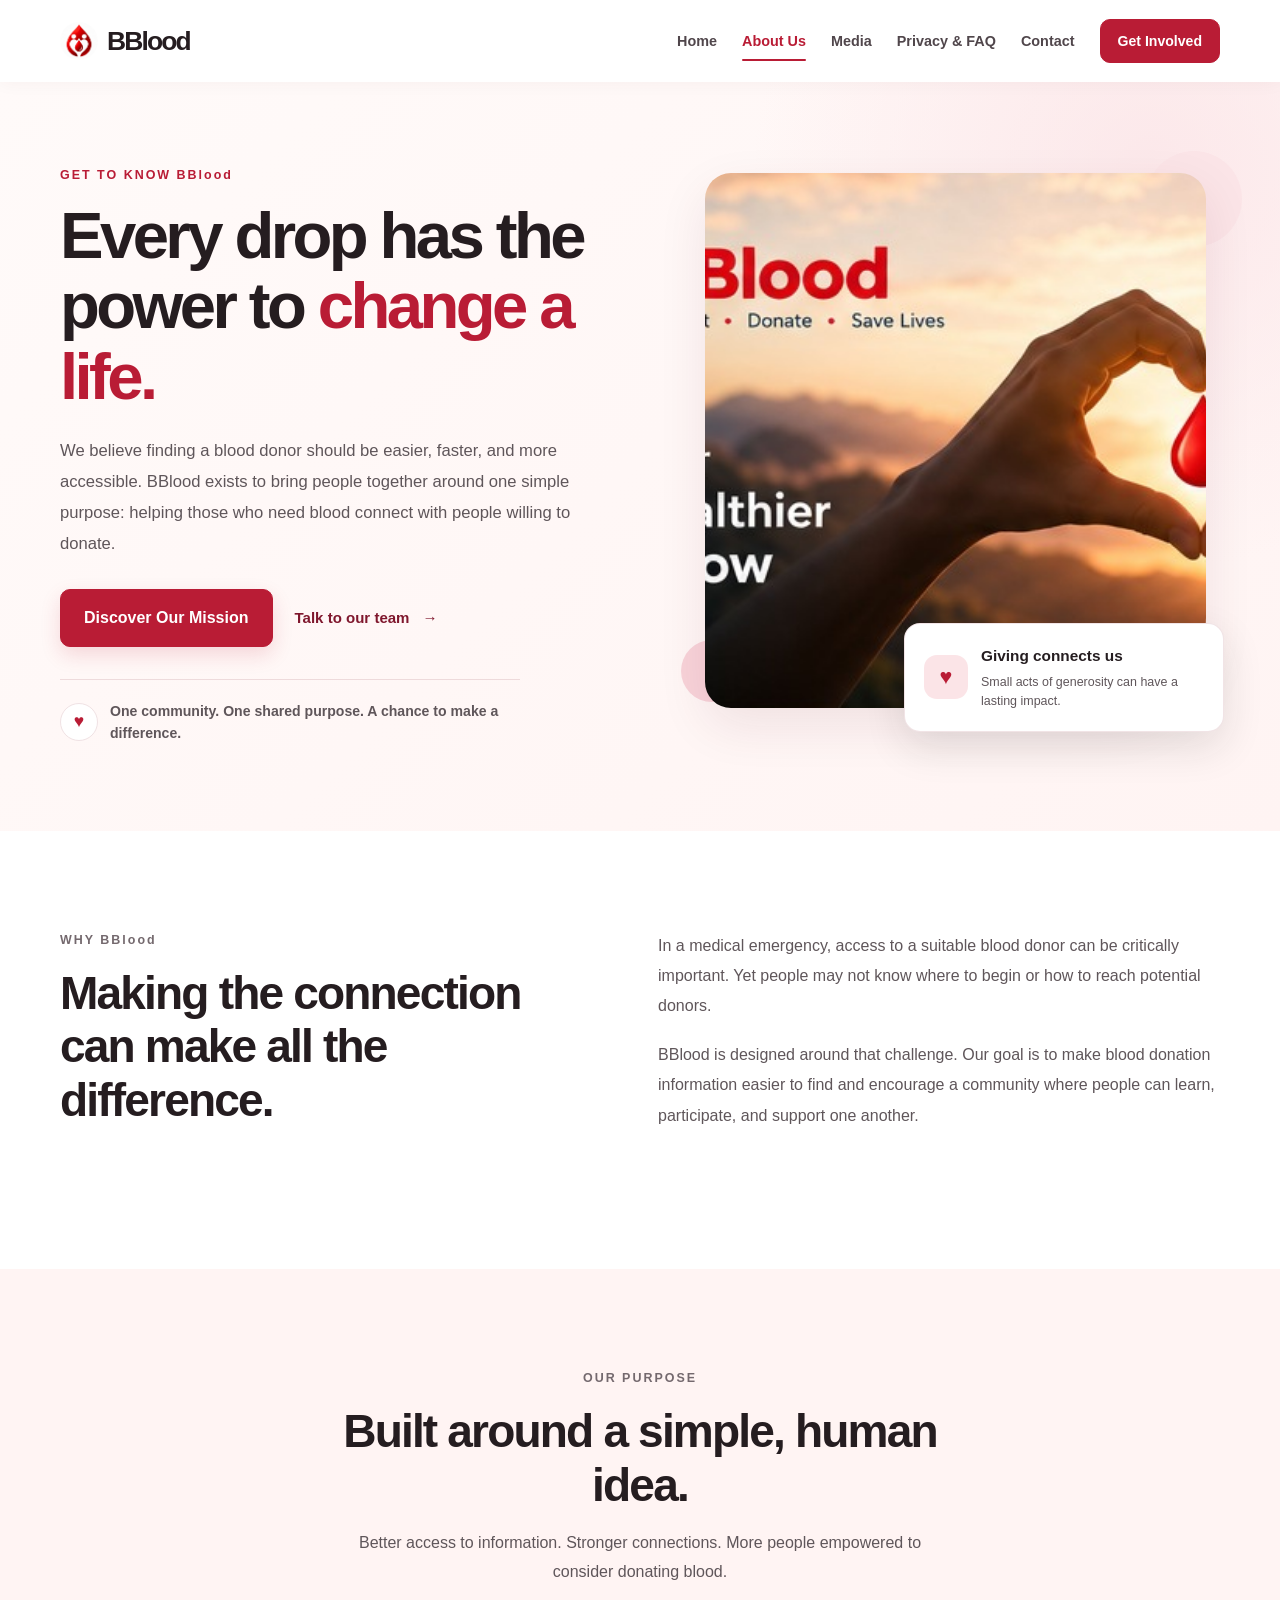
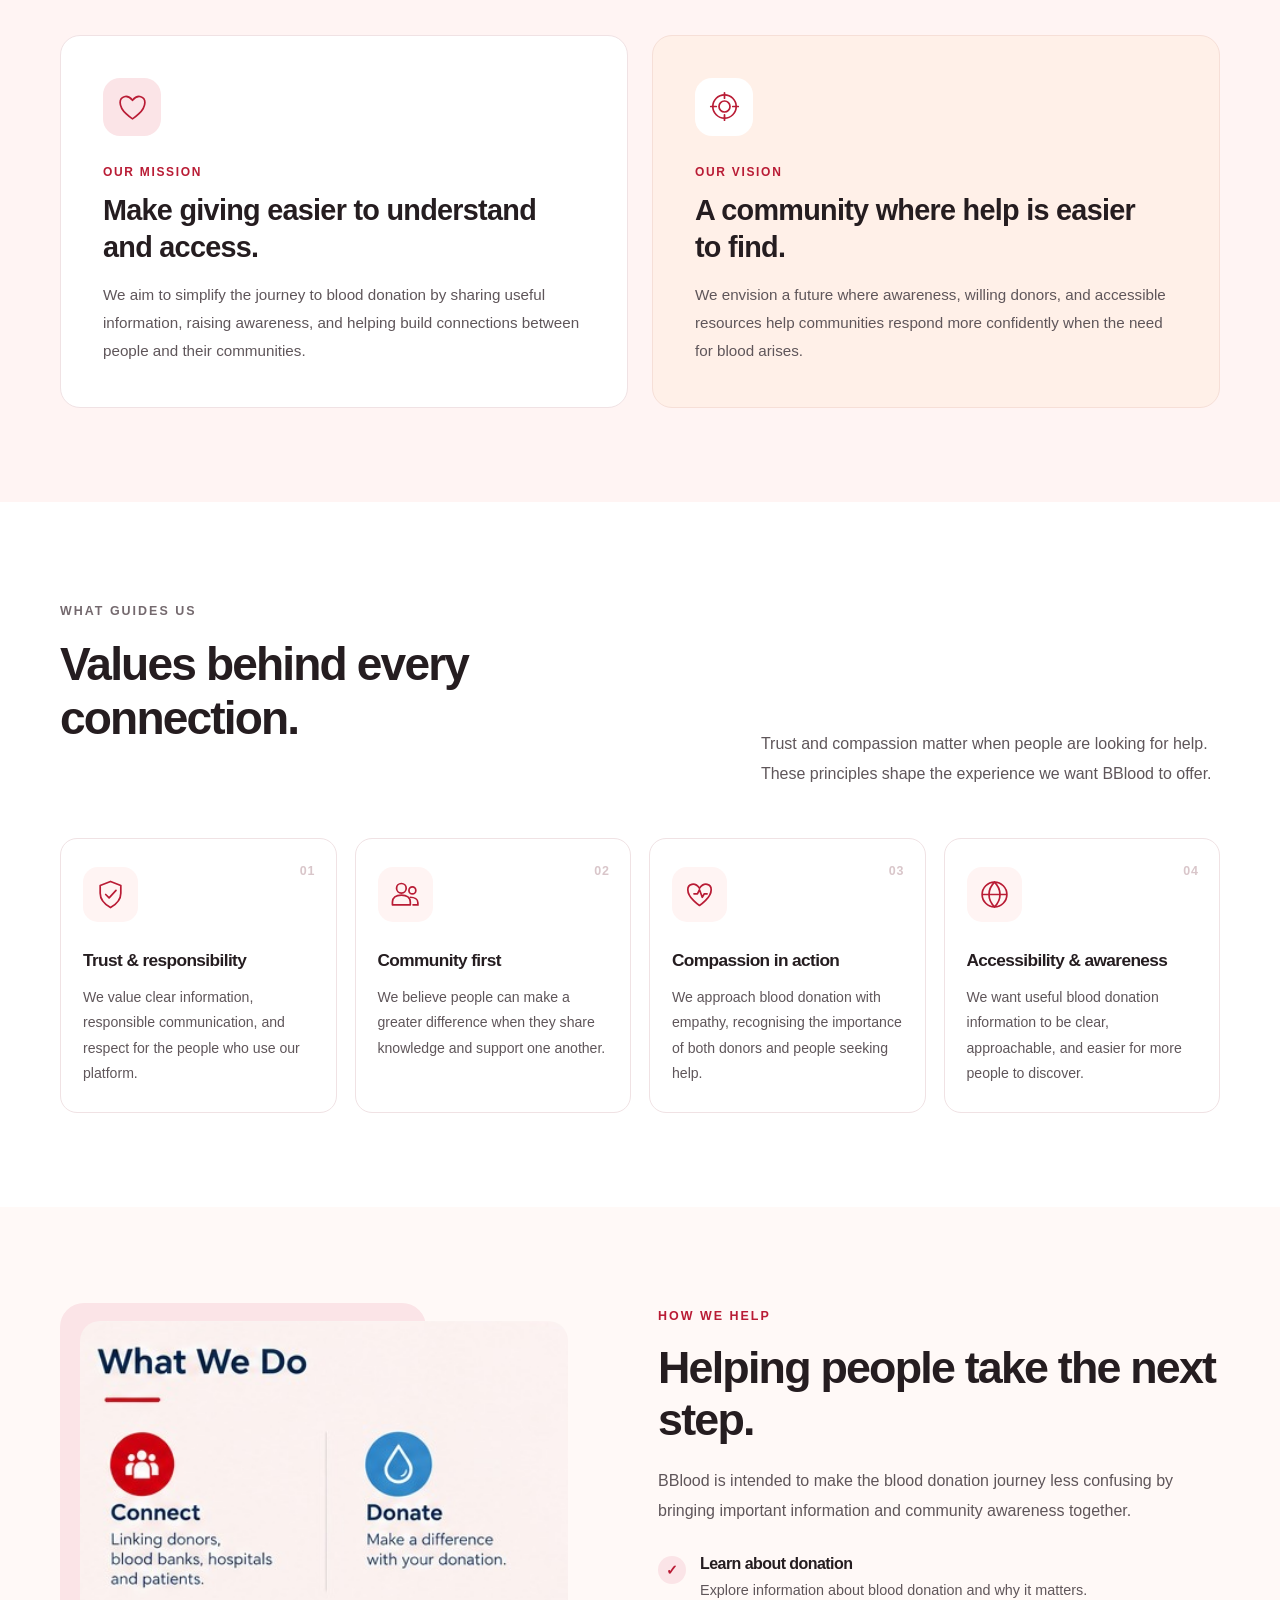
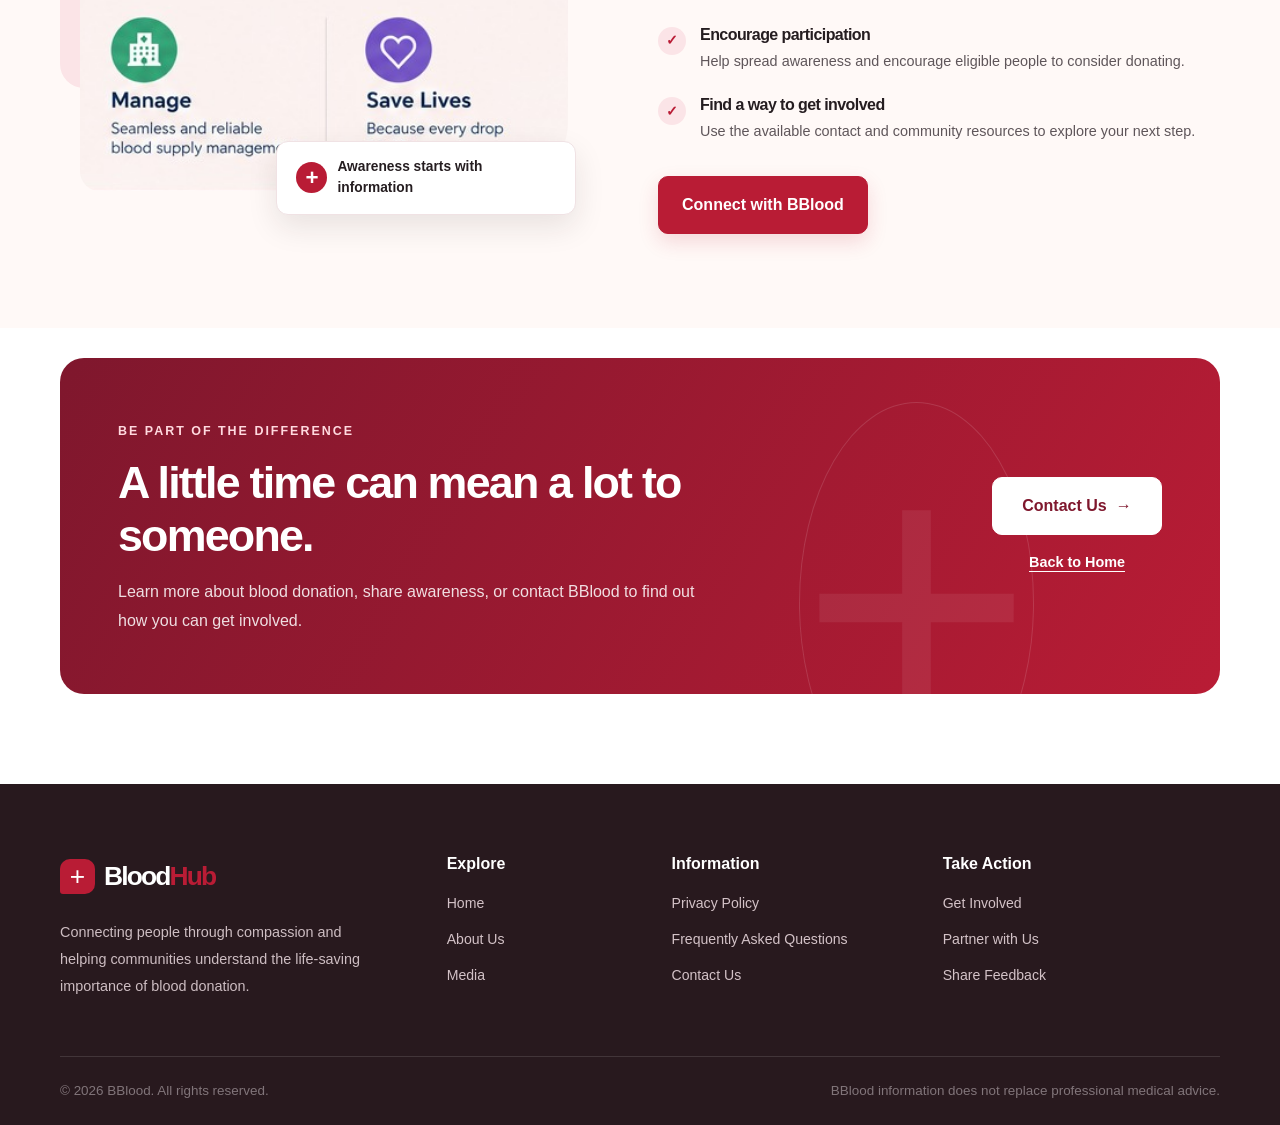
==== commit a823a486: "Update Picture" ====
--- a/about.html
+++ b/about.html
@@ -83,7 +83,7 @@
 
         <div class="about-hero-visual">
           <img
-            src="imgs/banner4.png"
+            src="imgs/banner1.png"
             alt="Healthcare professional preparing medical equipment"
             fetchpriority="high"
           >
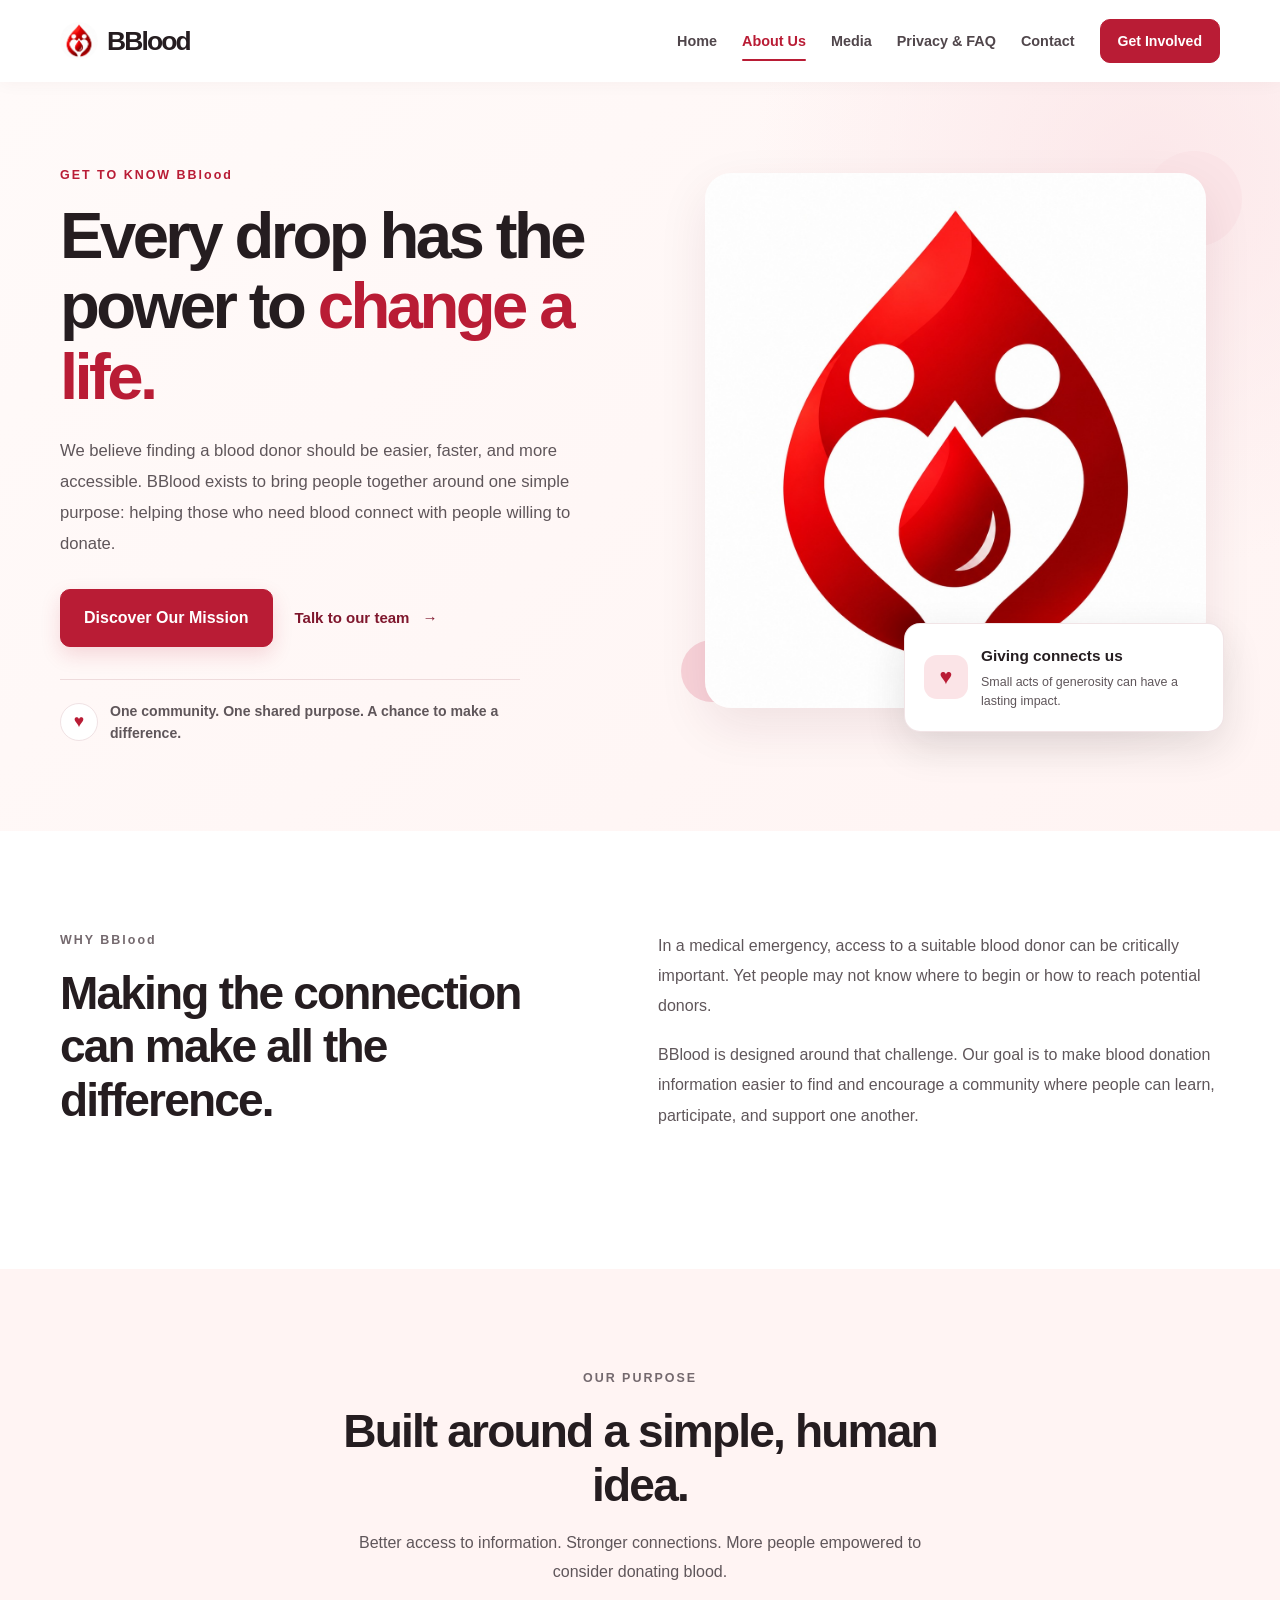
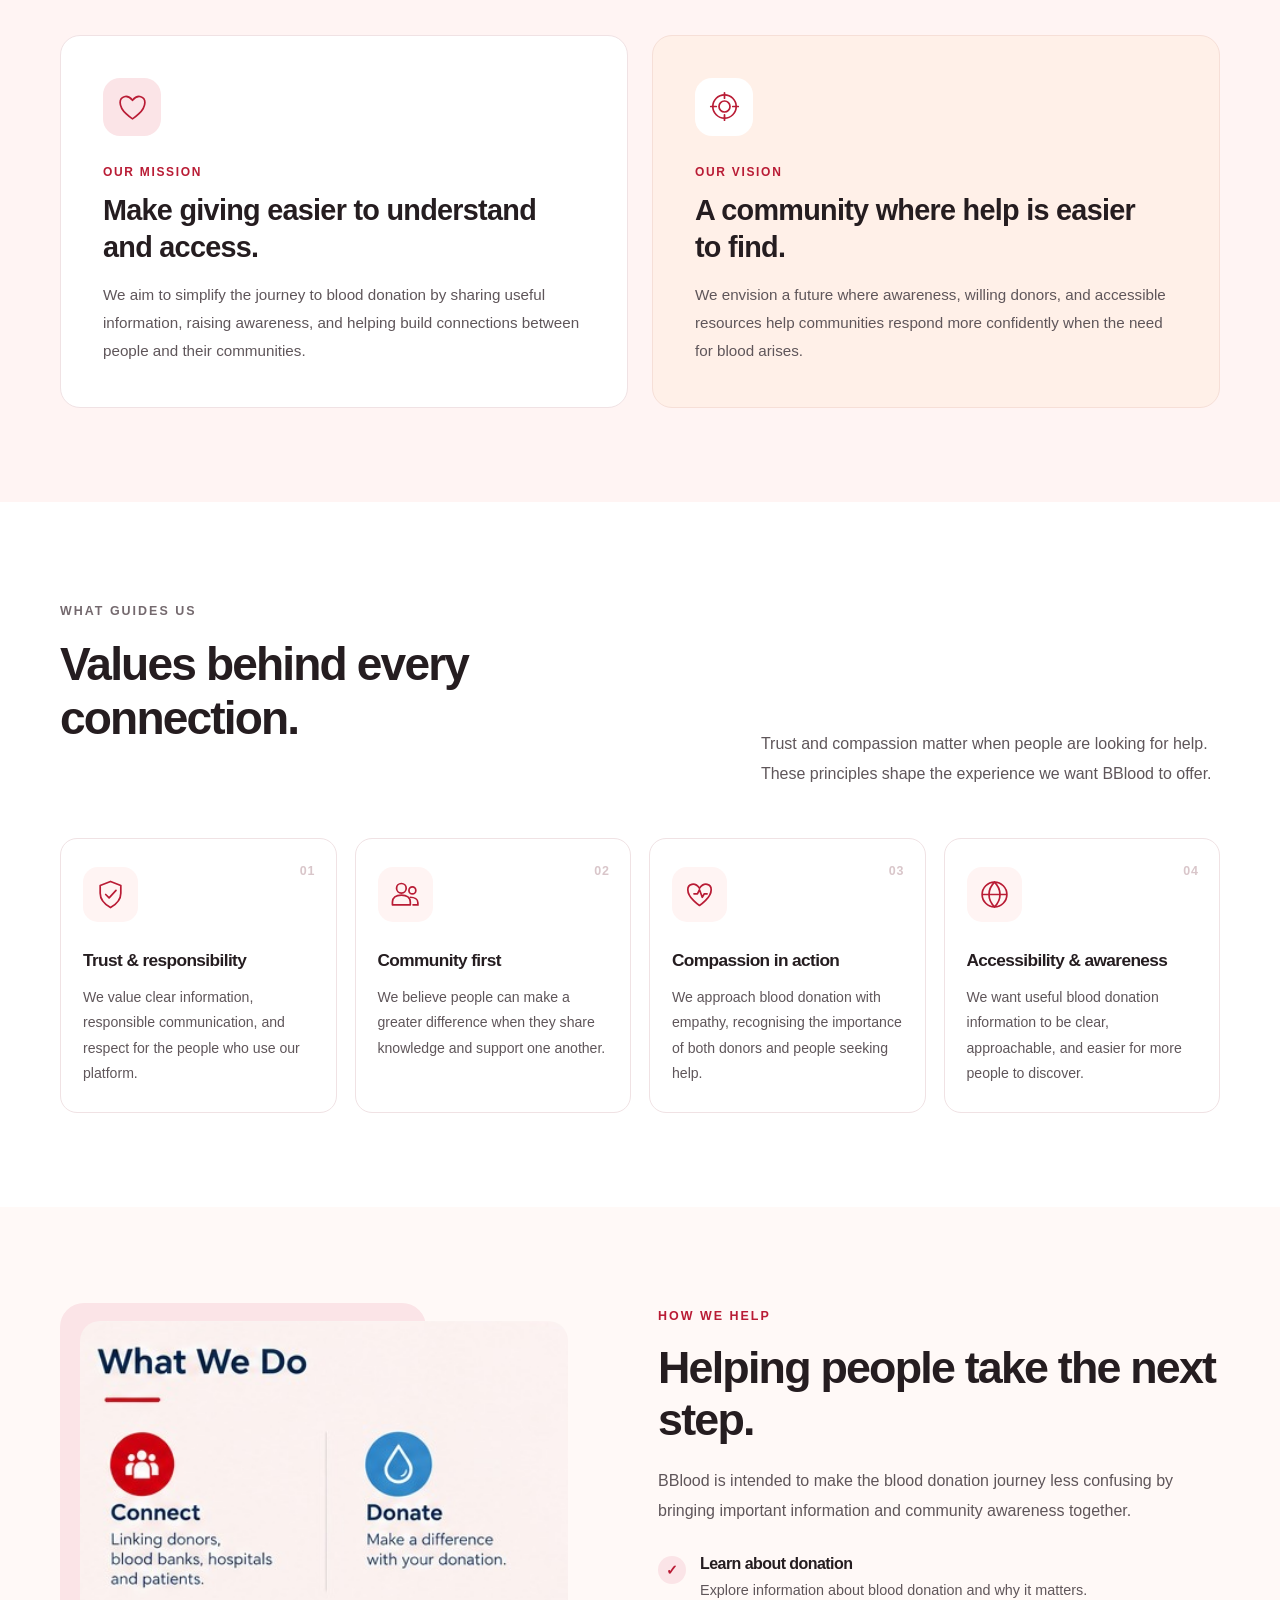
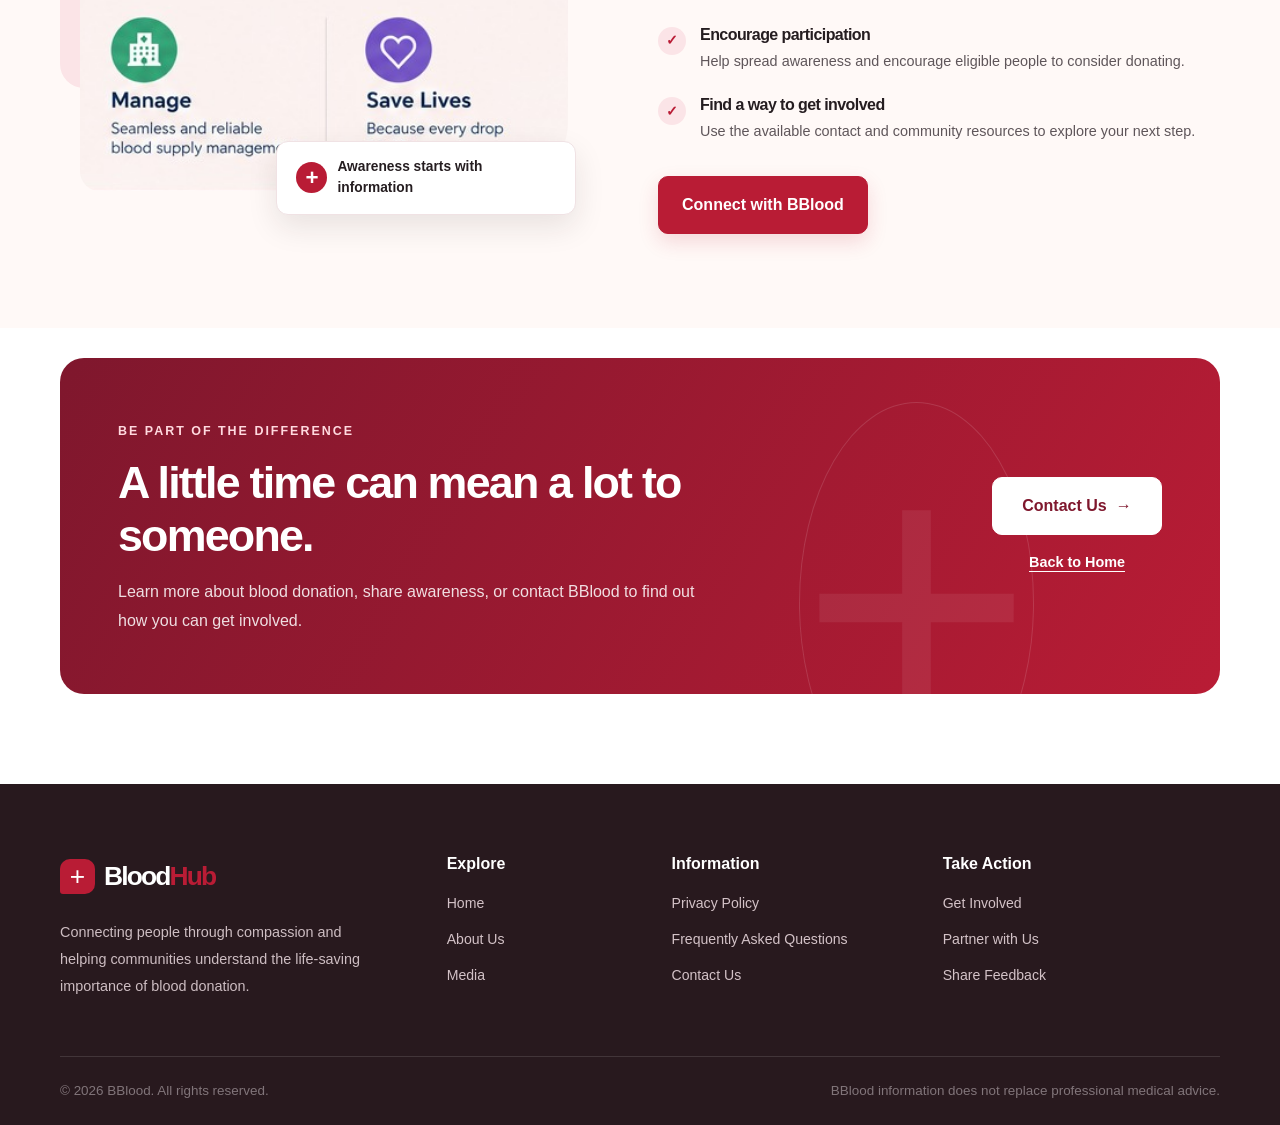
==== commit ff3a4569: "Update Picture" ====
--- a/about.html
+++ b/about.html
@@ -83,7 +83,7 @@
 
         <div class="about-hero-visual">
           <img
-            src="imgs/banner1.png"
+            src="imgs/logo.png"
             alt="Healthcare professional preparing medical equipment"
             fetchpriority="high"
           >
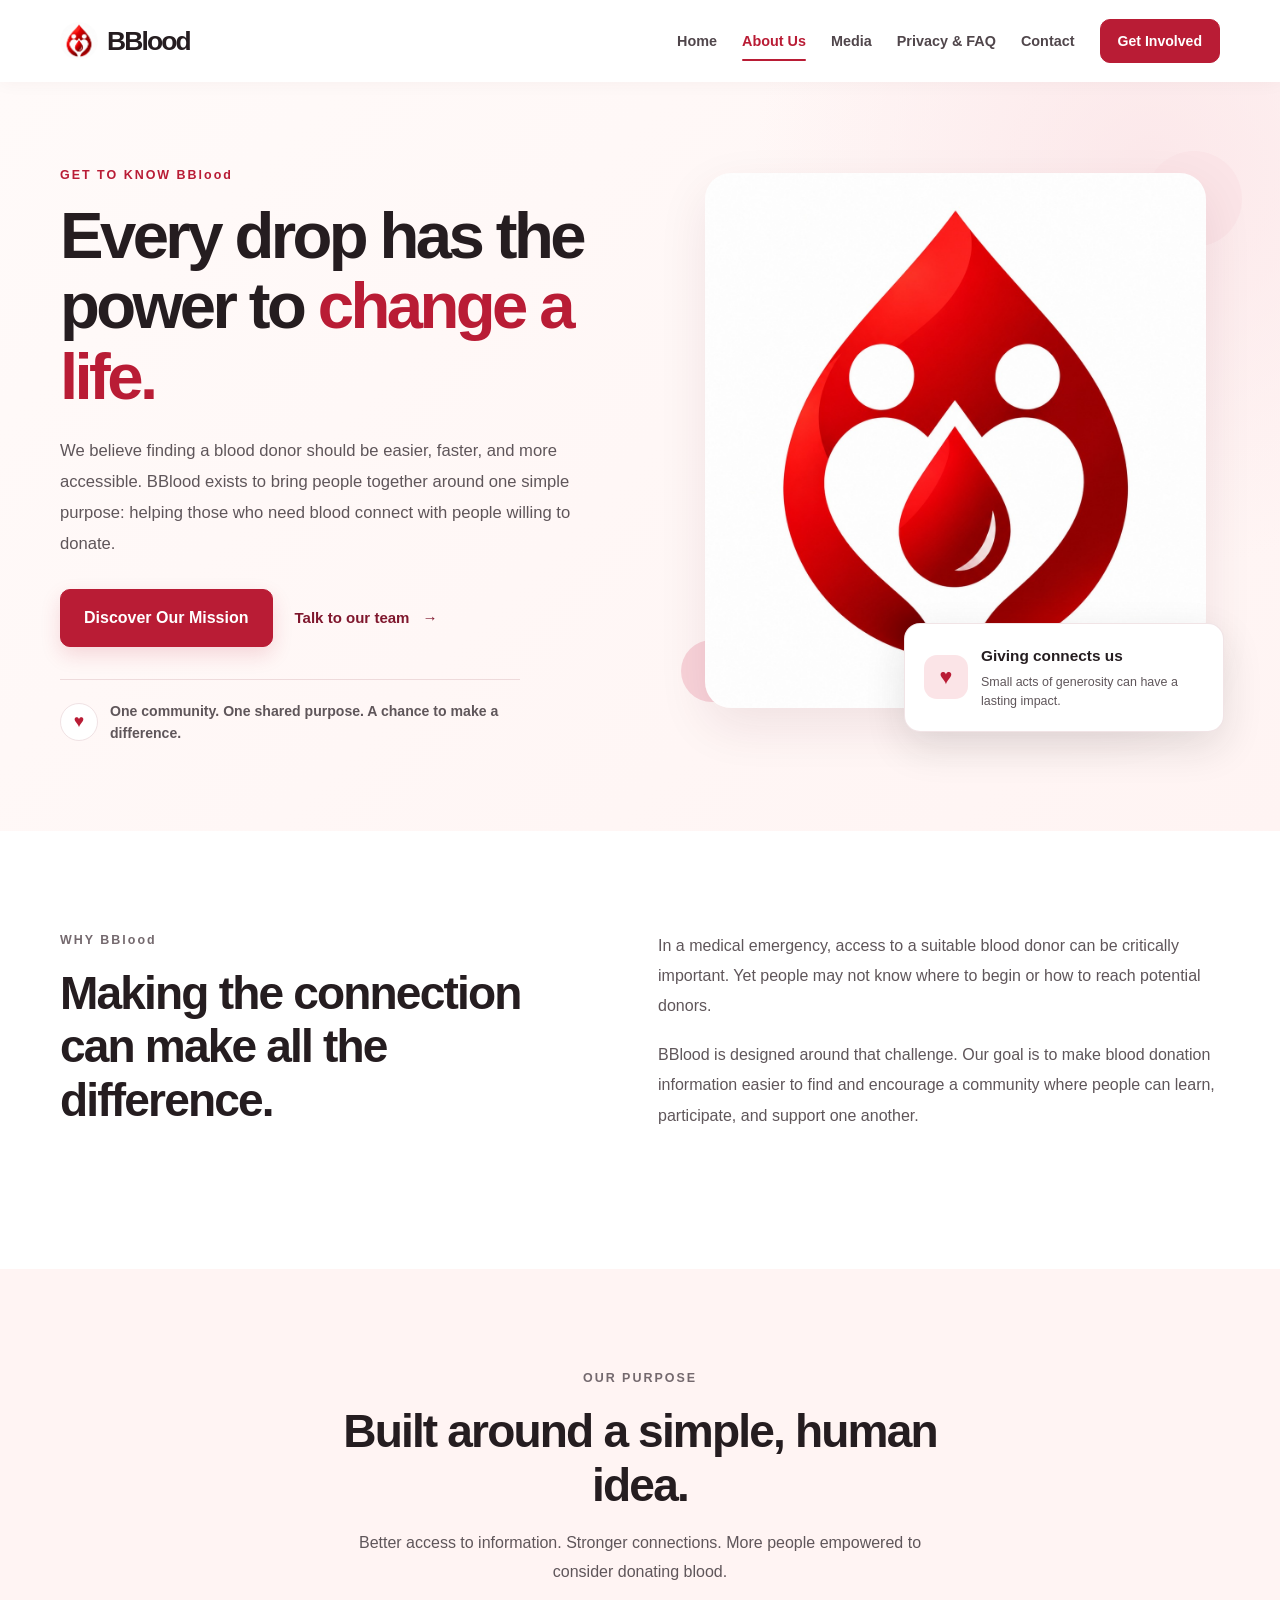
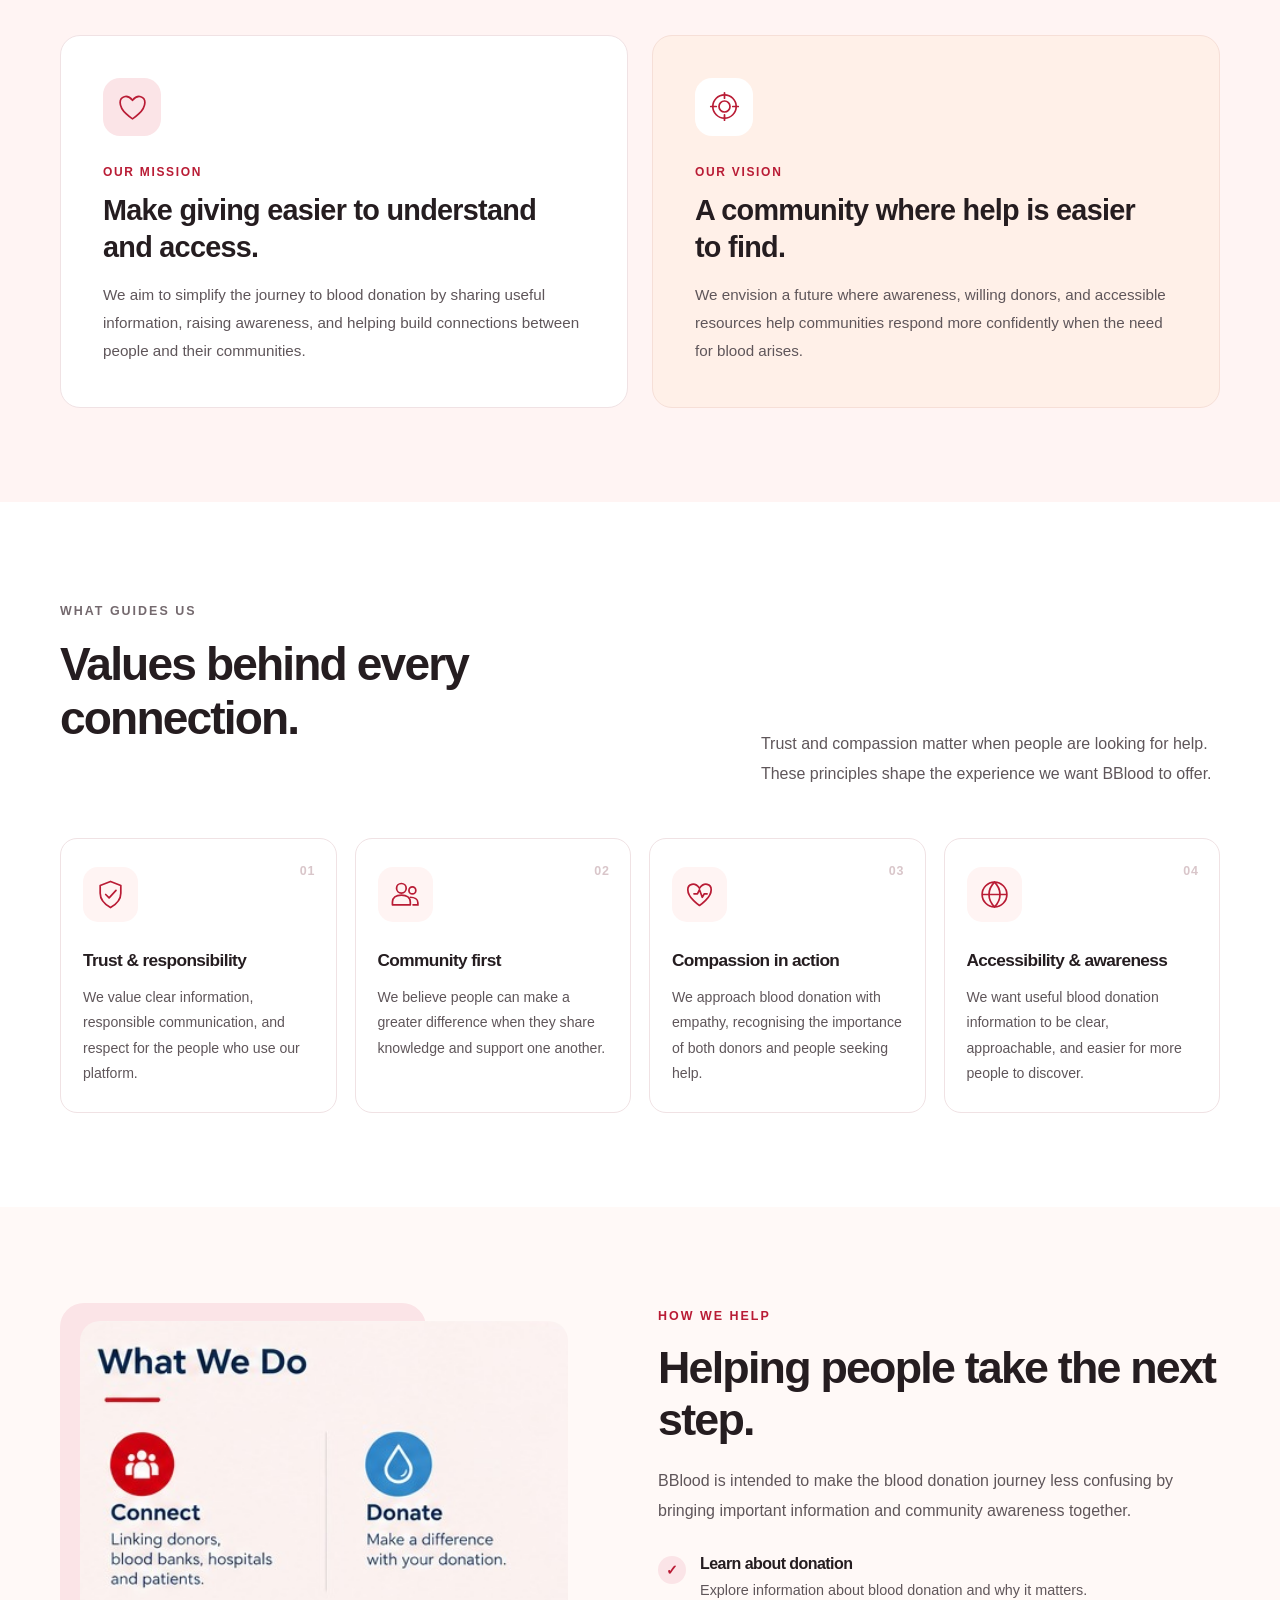
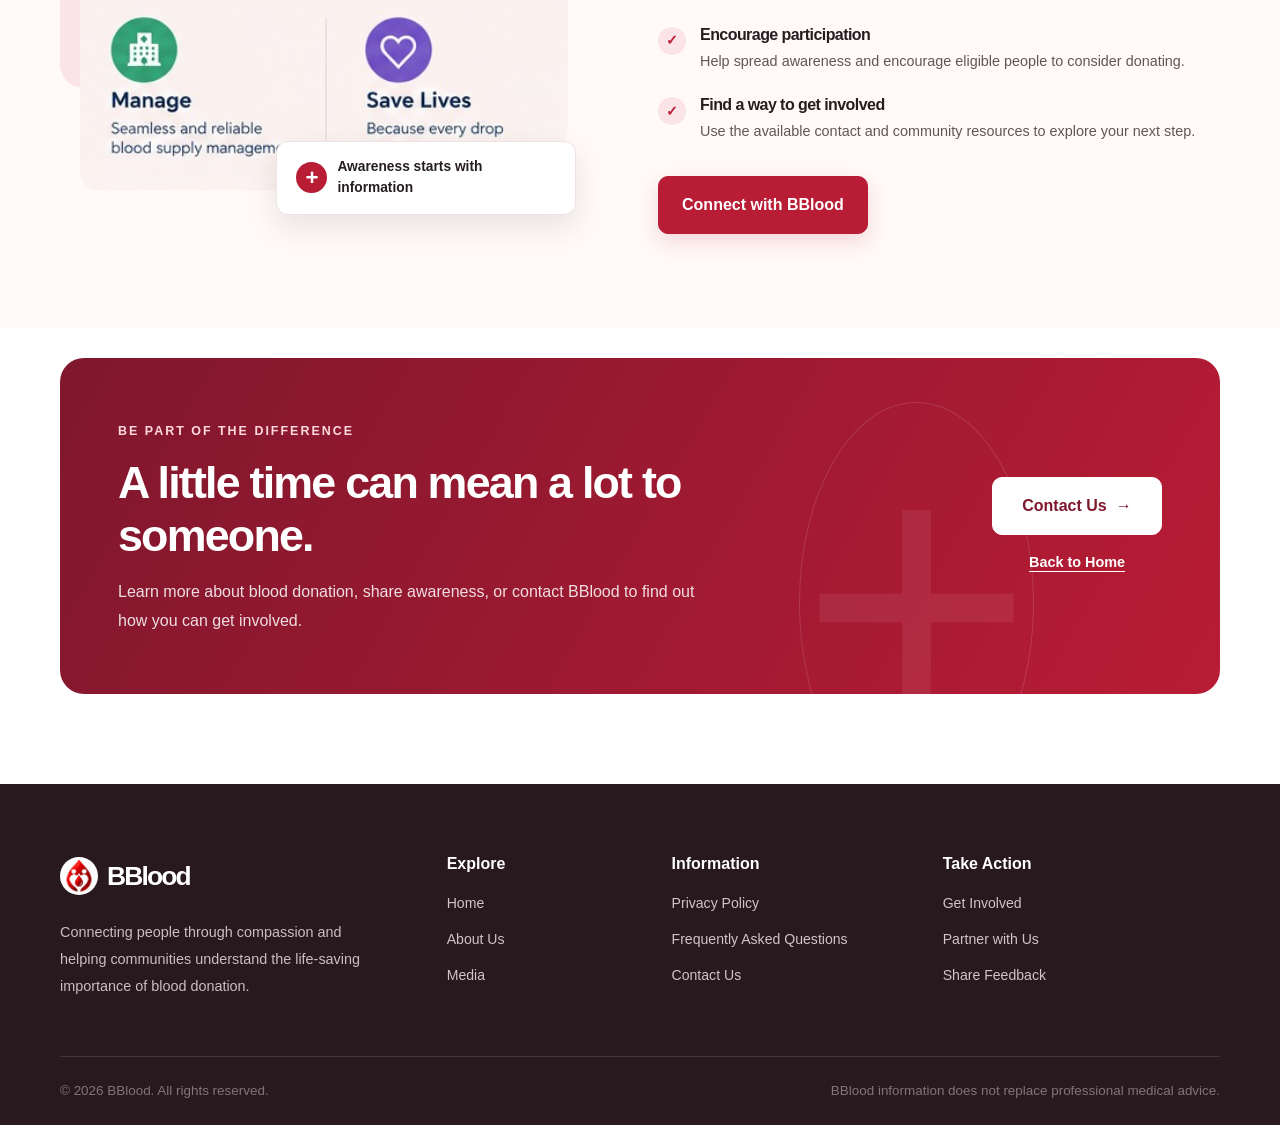
==== commit cc0300d7: "Update Footer" ====
--- a/about.html
+++ b/about.html
@@ -342,11 +342,10 @@
       <div class="footer-main">
 
         <div class="footer-brand">
-          <a href="index.html" class="logo footer-logo"
-             aria-label="BBlood home">
-            <span class="logo-icon" aria-hidden="true">+</span>
-            <span>Blood<span class="logo-accent">Hub</span></span>
-          </a>
+          <a href="index.html" class="logo footer-logo" aria-label="BBlood home">
+        <img class="brand-mark" src="imgs/logo.png" alt="" aria-hidden="true">
+        <span>BBlood</span>
+      </a>
           <p>
             Connecting people through compassion and helping communities
             understand the life-saving importance of blood donation.
